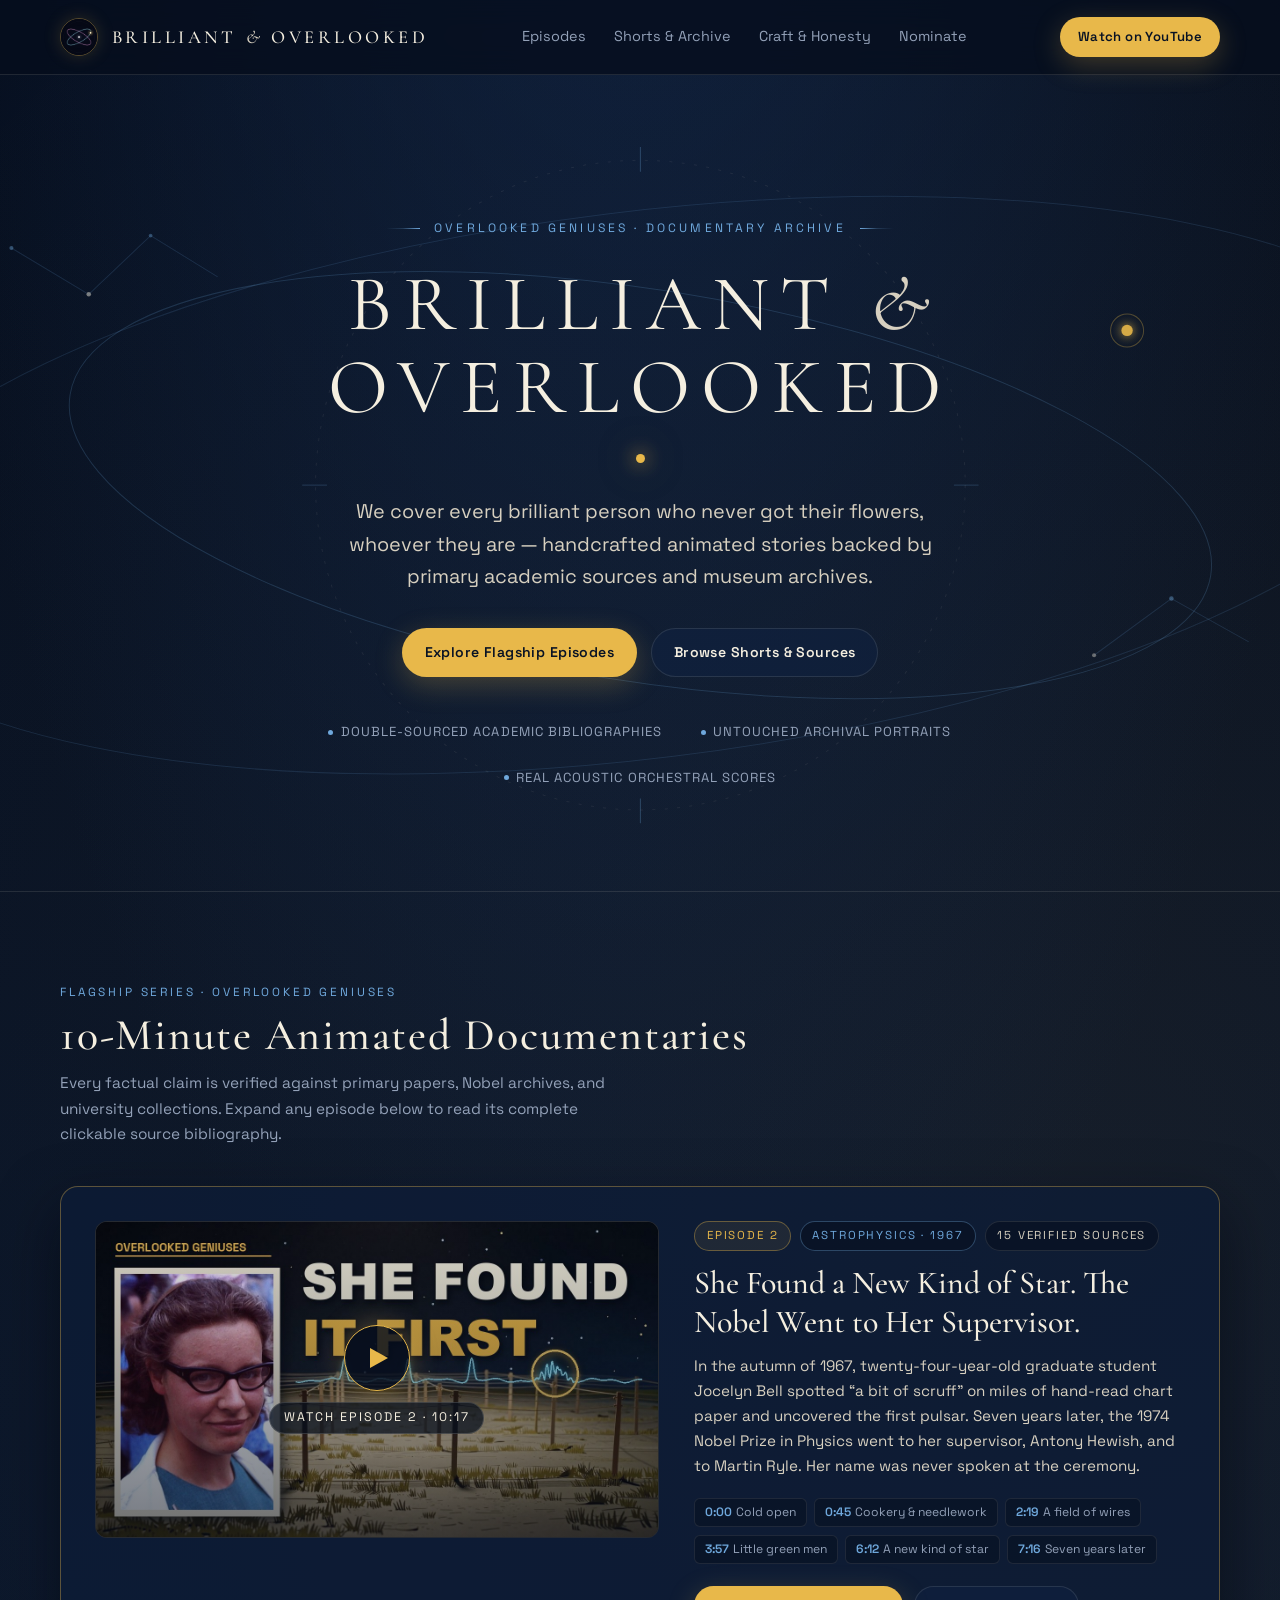
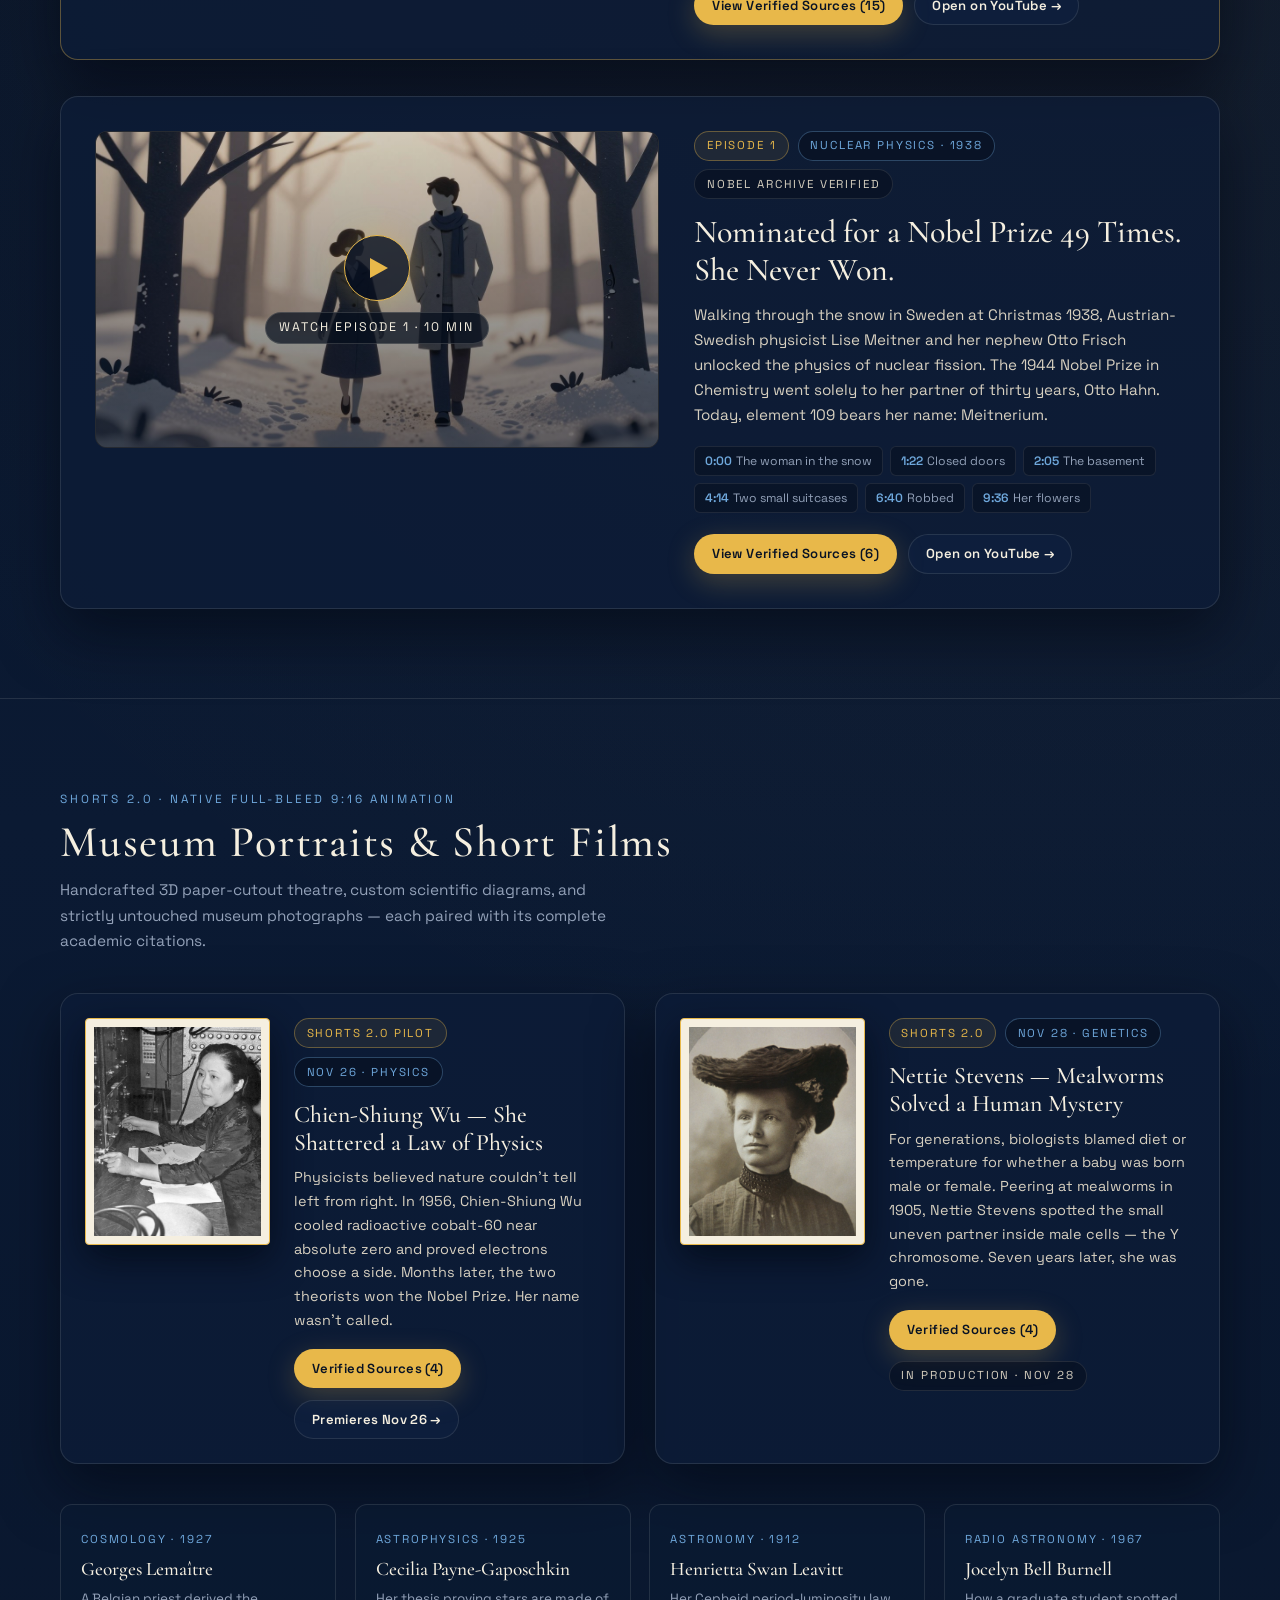
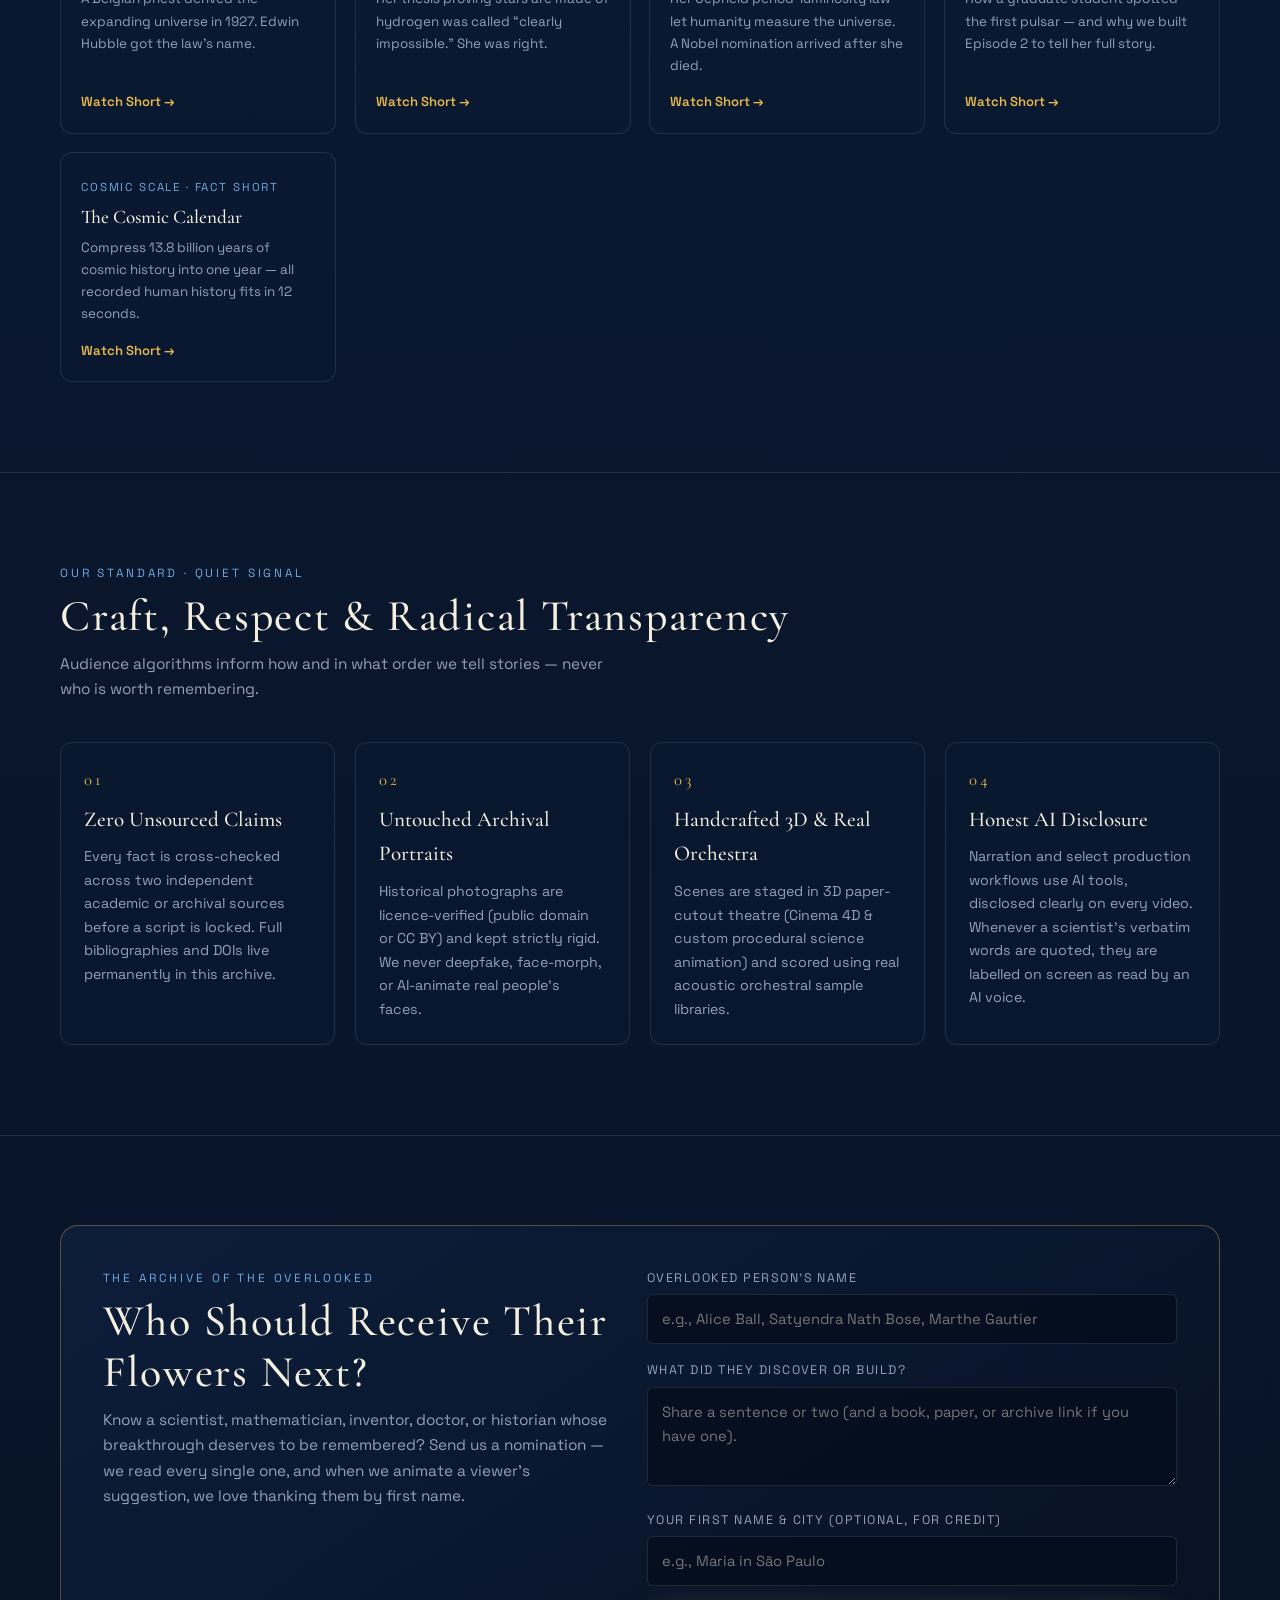
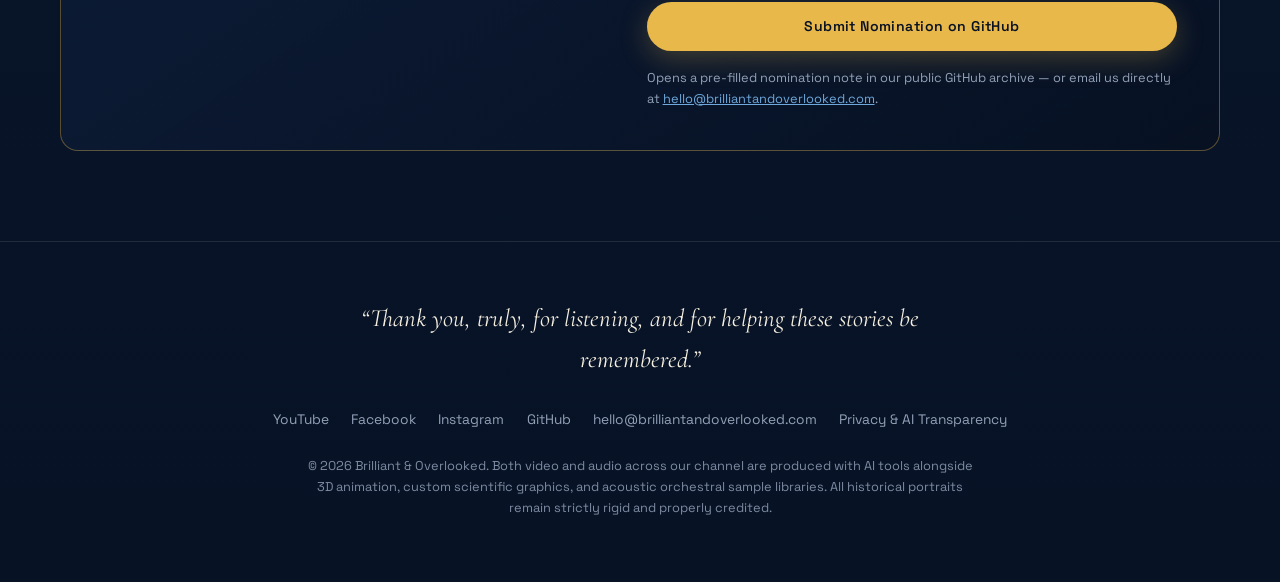
==== index.html @ 86bd5374 "Update Chien-Shiung Wu link to wu-parity-v3 (Br_m8brwUpg)" ====
<!DOCTYPE html>
<html lang="en">
<head>
  <meta charset="UTF-8" />
  <meta name="viewport" content="width=device-width, initial-scale=1.0" />
  <title>Brilliant &amp; Overlooked — Handcrafted Animated Stories &amp; Verified Source Archive</title>
  <meta name="description" content="Handcrafted animated documentaries and Shorts celebrating the brilliant minds history left out — backed by double-sourced academic bibliographies and museum archival portraits." />
  <link rel="canonical" href="https://brilliantandoverlooked.com/" />
  <meta property="og:title" content="Brilliant &amp; Overlooked" />
  <meta property="og:description" content="We cover every brilliant person who never got their flowers, whoever they are. Watch our films and explore every verified academic source." />
  <meta property="og:url" content="https://brilliantandoverlooked.com/" />
  <meta property="og:image" content="https://brilliantandoverlooked.com/assets/og-banner.jpg" />
  <meta property="og:image:width" content="1200" />
  <meta property="og:image:height" content="630" />
  <meta property="og:type" content="website" />
  <meta name="twitter:card" content="summary_large_image" />
  <link rel="icon" type="image/png" href="assets/avatar.png" />
  <link rel="preconnect" href="https://fonts.googleapis.com" />
  <link rel="preconnect" href="https://fonts.gstatic.com" crossorigin />
  <link href="https://fonts.googleapis.com/css2?family=Cormorant+Garamond:ital,wght@0,400;0,500;0,600;1,400;1,500&family=Space+Grotesk:wght@400;500;600;700&display=swap" rel="stylesheet" />
  <link rel="stylesheet" href="styles.css" />
</head>
<body>
  <header class="site-header">
    <div class="container nav-inner">
      <a class="brand-lockup" href="#top" aria-label="Brilliant and Overlooked Home">
        <img class="brand-crest" src="assets/avatar.png" alt="Brilliant and Overlooked astrolabe emblem" width="38" height="38" />
        <span class="brand-wordmark">Brilliant <em>&amp;</em> Overlooked</span>
      </a>
      <nav class="nav-links" aria-label="Primary">
        <a href="#episodes">Episodes</a>
        <a href="#shorts">Shorts &amp; Archive</a>
        <a href="#craft">Craft &amp; Honesty</a>
        <a href="#nominate">Nominate</a>
      </nav>
      <a class="btn btn-gold btn-sm" href="https://www.youtube.com/channel/UCjKo5MqrVWLy4NgukCAHBGg" target="_blank" rel="noopener noreferrer">
        Watch on YouTube
      </a>
    </div>
  </header>

  <main id="top">
    <!-- Quiet Signal Hero -->
    <section class="hero">
      <svg class="hero-orbits" viewBox="0 0 1440 760" fill="none" xmlns="http://www.w3.org/2000/svg" aria-hidden="true">
        <defs>
          <filter id="goldGlow" x="-80%" y="-80%" width="260%" height="260%">
            <feGaussianBlur stdDeviation="5" result="blur" />
            <feMerge>
              <feMergeNode in="blur" />
              <feMergeNode in="SourceGraphic" />
            </feMerge>
          </filter>
        </defs>
        <!-- Sweeping celestial ellipses extending past the frame -->
        <ellipse cx="720" cy="390" rx="790" ry="265" stroke="#6FA8DC" stroke-opacity="0.16" stroke-width="1" transform="rotate(-7 720 390)" />
        <ellipse cx="720" cy="390" rx="560" ry="190" stroke="#6FA8DC" stroke-opacity="0.22" stroke-width="1" transform="rotate(9 720 390)" />
        <circle cx="720" cy="390" r="315" stroke="#F5EFE0" stroke-opacity="0.08" stroke-width="1" stroke-dasharray="3 9" />
        <!-- Fine astrolabe ticks -->
        <line x1="720" y1="62" x2="720" y2="86" stroke="#6FA8DC" stroke-opacity="0.32" stroke-width="1" />
        <line x1="720" y1="694" x2="720" y2="718" stroke="#6FA8DC" stroke-opacity="0.32" stroke-width="1" />
        <line x1="392" y1="390" x2="416" y2="390" stroke="#6FA8DC" stroke-opacity="0.25" stroke-width="1" />
        <line x1="1024" y1="390" x2="1048" y2="390" stroke="#6FA8DC" stroke-opacity="0.25" stroke-width="1" />
        <!-- Delicate edge constellation threads -->
        <polyline points="110,160 185,205 245,148 310,188" stroke="#6FA8DC" stroke-opacity="0.18" stroke-width="1" />
        <circle cx="110" cy="160" r="2" fill="#6FA8DC" fill-opacity="0.45" />
        <circle cx="185" cy="205" r="2.2" fill="#F5EFE0" fill-opacity="0.5" />
        <circle cx="245" cy="148" r="1.8" fill="#6FA8DC" fill-opacity="0.4" />
        <polyline points="1160,555 1235,500 1310,542" stroke="#6FA8DC" stroke-opacity="0.18" stroke-width="1" />
        <circle cx="1160" cy="555" r="2" fill="#F5EFE0" fill-opacity="0.42" />
        <circle cx="1235" cy="500" r="2.2" fill="#6FA8DC" fill-opacity="0.45" />
        <!-- One solitary off-axis gold signal point -->
        <circle cx="1192" cy="240" r="5.5" fill="#E8B84A" filter="url(#goldGlow)" />
        <circle cx="1192" cy="240" r="16" stroke="#E8B84A" stroke-opacity="0.34" stroke-width="1" />
      </svg>

      <div class="container hero-content">
        <div class="tagline-rule">Overlooked Geniuses &middot; Documentary Archive</div>
        <h1 class="hero-title">Brilliant <em>&amp;</em> Overlooked</h1>
        <div class="hero-signal-dot" aria-hidden="true"></div>
        <p class="hero-lead">
          We cover every brilliant person who never got their flowers, whoever they are &mdash;
          handcrafted animated stories backed by primary academic sources and museum archives.
        </p>
        <div class="hero-actions">
          <a class="btn btn-gold" href="#episodes">Explore Flagship Episodes</a>
          <a class="btn btn-ghost" href="#shorts">Browse Shorts &amp; Sources</a>
        </div>
        <div class="hero-meta">
          <span><i></i>Double-Sourced Academic Bibliographies</span>
          <span><i></i>Untouched Archival Portraits</span>
          <span><i></i>Real Acoustic Orchestral Scores</span>
        </div>
      </div>
    </section>

    <!-- Flagship Long-Form Episodes -->
    <section class="section" id="episodes">
      <div class="container">
        <div class="section-head">
          <div>
            <p class="eyebrow">Flagship Series &middot; Overlooked Geniuses</p>
            <h2 class="section-title">10-Minute Animated Documentaries</h2>
            <p class="section-sub">
              Every factual claim is verified against primary papers, Nobel archives, and university collections.
              Expand any episode below to read its complete clickable source bibliography.
            </p>
          </div>
        </div>

        <div class="episode-stack">
          <!-- Episode 2: Jocelyn Bell Burnell -->
          <article class="episode-card episode-card--featured">
            <div class="media-frame">
              <img src="assets/ep2-bell-burnell.jpg" alt="Episode 2 thumbnail: Dame Jocelyn Bell Burnell and the pulsar radio trace" loading="eager" />
              <button
                class="play-overlay"
                type="button"
                data-video-id="oyPTh4D0k7I"
                data-video-title="Episode 2: Jocelyn Bell Burnell — She Found a New Kind of Star"
                aria-label="Play Episode 2: Jocelyn Bell Burnell"
              >
                <span class="play-ring"><span class="play-triangle"></span></span>
                <span class="play-label">Watch Episode 2 &middot; 10:17</span>
              </button>
            </div>

            <div>
              <div class="badge-row">
                <span class="badge badge--gold">Episode 2</span>
                <span class="badge badge--cyan">Astrophysics &middot; 1967</span>
                <span class="badge">15 Verified Sources</span>
              </div>
              <h3 class="episode-title">She Found a New Kind of Star. The Nobel Went to Her Supervisor.</h3>
              <p class="episode-summary">
                In the autumn of 1967, twenty-four-year-old graduate student Jocelyn Bell spotted &ldquo;a bit of scruff&rdquo;
                on miles of hand-read chart paper and uncovered the first pulsar. Seven years later, the 1974 Nobel Prize in Physics
                went to her supervisor, Antony Hewish, and to Martin Ryle. Her name was never spoken at the ceremony.
              </p>
              <div class="chapter-pills" aria-label="Episode chapters">
                <span class="chapter-pill"><strong>0:00</strong>Cold open</span>
                <span class="chapter-pill"><strong>0:45</strong>Cookery &amp; needlework</span>
                <span class="chapter-pill"><strong>2:19</strong>A field of wires</span>
                <span class="chapter-pill"><strong>3:57</strong>Little green men</span>
                <span class="chapter-pill"><strong>6:12</strong>A new kind of star</span>
                <span class="chapter-pill"><strong>7:16</strong>Seven years later</span>
              </div>
              <div class="card-actions">
                <button class="btn btn-gold btn-sm" type="button" data-toggle-sources="sources-bell" aria-expanded="false">
                  View Verified Sources (15)
                </button>
                <a class="btn btn-ghost btn-sm" href="https://youtu.be/oyPTh4D0k7I" target="_blank" rel="noopener noreferrer">
                  Open on YouTube &rarr;
                </a>
              </div>
            </div>

            <div class="source-drawer" id="sources-bell" hidden>
              <h4>Verified Academic &amp; Archival Bibliography &mdash; Dame Jocelyn Bell Burnell</h4>
              <ul class="source-list">
                <li>S. Jocelyn Bell Burnell, &ldquo;Little Green Men, White Dwarfs or Pulsars?&rdquo;, <em>Annals of the New York Academy of Sciences</em> Vol. 302 (1977) &mdash; <a href="https://www.bigear.org/vol1no1/burnell.htm" target="_blank" rel="noopener noreferrer">Transcript</a></li>
                <li>A. Hewish, S. J. Bell, J. D. H. Pilkington, P. F. Scott &amp; R. A. Collins, &ldquo;Observation of a Rapidly Pulsating Radio Source&rdquo;, <em>Nature</em> 217, 709 (1968) &mdash; <a href="https://www.nature.com/articles/217709a0" target="_blank" rel="noopener noreferrer">Nature</a></li>
                <li>NobelPrize.org &mdash; <a href="https://www.nobelprize.org/prizes/physics/1974/summary/" target="_blank" rel="noopener noreferrer">1974 Nobel Prize in Physics Summary</a> &amp; <a href="https://www.nobelprize.org/prizes/physics/1974/ceremony-speech/" target="_blank" rel="noopener noreferrer">Award Ceremony Speech</a></li>
                <li>Royal Astronomical Society (2018) &mdash; <a href="https://ras.ac.uk/news-and-press/news/professor-jocelyn-bell-burnell-wins-special-breakthrough-prize" target="_blank" rel="noopener noreferrer">Special Breakthrough Prize</a></li>
                <li>Royal Society (2018 &amp; 2021) &mdash; <a href="https://royalsociety.org/news/2018/09/dame-jocelyn-bell-burnell/" target="_blank" rel="noopener noreferrer">Breakthrough Prize</a> &amp; <a href="https://royalsociety.org/news/2021/08/medals-awards-2021/" target="_blank" rel="noopener noreferrer">Copley Medal</a></li>
                <li>NPR Weekend Edition (Sep 2018) &mdash; <a href="https://www.npr.org/transcripts/646018043" target="_blank" rel="noopener noreferrer">Interview Transcript</a></li>
                <li>NASA (2017) &mdash; <a href="https://www.nasa.gov/missions/station/nasa-continues-to-study-pulsars-50-years-after-their-chance-discovery/" target="_blank" rel="noopener noreferrer">50 Years After Pulsars</a> &amp; <a href="https://starchild.gsfc.nasa.gov/docs/StarChild/whos_who_level2/bell.html" target="_blank" rel="noopener noreferrer">NASA Goddard StarChild</a></li>
                <li>Mansfield College, University of Oxford &mdash; <a href="https://www.mansfield.ox.ac.uk/alumni/mansfield-lives/dame-jocelyn-bell-burnell-opening-doors-in-science/" target="_blank" rel="noopener noreferrer">Alumni Profile</a></li>
                <li>Encyclopaedia Britannica &mdash; <a href="https://www.britannica.com/biography/Jocelyn-Bell-Burnell" target="_blank" rel="noopener noreferrer">Jocelyn Bell Burnell</a></li>
                <li>Cherenkov Telescope Array Observatory (CTAO) &mdash; <a href="https://www.ctao.org/news/building-from-diversity-article-jocelyn-bell/" target="_blank" rel="noopener noreferrer">Building from Diversity</a></li>
                <li>National Schools&rsquo; Observatory &mdash; <a href="https://www.schoolsobservatory.org/careers/interested/making/jocelyn-bell-burnell" target="_blank" rel="noopener noreferrer">Biography</a> &amp; <a href="https://www.encyclopedia.com/women/encyclopedias-almanacs-transcripts-and-maps/burnell-jocelyn-bell-1943" target="_blank" rel="noopener noreferrer">Women in World History</a></li>
              </ul>
              <p class="credit-note">
                <strong>Archival Portrait Credit:</strong> Roger W Haworth, 15 June 1967,
                <a href="https://creativecommons.org/licenses/by-sa/2.0/" target="_blank" rel="noopener noreferrer">CC BY-SA 2.0</a>,
                via Wikimedia Commons. Cropped, colour-toned, and framed as a strictly rigid layer. Verbatim 1977 &amp; 2018 quotes in the film are read by an AI voice and labelled on screen wherever heard.
              </p>
            </div>
          </article>

          <!-- Episode 1: Lise Meitner -->
          <article class="episode-card">
            <div class="media-frame">
              <img src="assets/ep1-meitner.jpg" alt="Episode 1 thumbnail: Lise Meitner — Nominated 49 times for a Nobel Prize" loading="lazy" />
              <button
                class="play-overlay"
                type="button"
                data-video-id="F7m4DfsSXHc"
                data-video-title="Episode 1: Lise Meitner — Nominated for a Nobel Prize 49 Times"
                aria-label="Play Episode 1: Lise Meitner"
              >
                <span class="play-ring"><span class="play-triangle"></span></span>
                <span class="play-label">Watch Episode 1 &middot; 10 min</span>
              </button>
            </div>

            <div>
              <div class="badge-row">
                <span class="badge badge--gold">Episode 1</span>
                <span class="badge badge--cyan">Nuclear Physics &middot; 1938</span>
                <span class="badge">Nobel Archive Verified</span>
              </div>
              <h3 class="episode-title">Nominated for a Nobel Prize 49 Times. She Never Won.</h3>
              <p class="episode-summary">
                Walking through the snow in Sweden at Christmas 1938, Austrian-Swedish physicist Lise Meitner and her nephew
                Otto Frisch unlocked the physics of nuclear fission. The 1944 Nobel Prize in Chemistry went solely to her
                partner of thirty years, Otto Hahn. Today, element 109 bears her name: Meitnerium.
              </p>
              <div class="chapter-pills" aria-label="Episode chapters">
                <span class="chapter-pill"><strong>0:00</strong>The woman in the snow</span>
                <span class="chapter-pill"><strong>1:22</strong>Closed doors</span>
                <span class="chapter-pill"><strong>2:05</strong>The basement</span>
                <span class="chapter-pill"><strong>4:14</strong>Two small suitcases</span>
                <span class="chapter-pill"><strong>6:40</strong>Robbed</span>
                <span class="chapter-pill"><strong>9:36</strong>Her flowers</span>
              </div>
              <div class="card-actions">
                <button class="btn btn-gold btn-sm" type="button" data-toggle-sources="sources-meitner" aria-expanded="false">
                  View Verified Sources (6)
                </button>
                <a class="btn btn-ghost btn-sm" href="https://youtu.be/F7m4DfsSXHc" target="_blank" rel="noopener noreferrer">
                  Open on YouTube &rarr;
                </a>
              </div>
            </div>

            <div class="source-drawer" id="sources-meitner" hidden>
              <h4>Verified Academic &amp; Archival Bibliography &mdash; Lise Meitner</h4>
              <ul class="source-list">
                <li>Nobel Prize Nomination Archive &mdash; <a href="https://www.nobelprize.org/nomination/archive/show_people.php?id=6097" target="_blank" rel="noopener noreferrer">Lise Meitner (49 Nominations: 30 Physics, 19 Chemistry)</a></li>
                <li>NobelPrize.org &mdash; <a href="https://www.nobelprize.org/prizes/chemistry/1944/hahn/speech/" target="_blank" rel="noopener noreferrer">Otto Hahn 1946 Nobel Banquet Speech</a> &amp; Nobel Lecture</li>
                <li>L. Meitner &amp; O. R. Frisch, &ldquo;Disintegration of Uranium by Neutrons: a New Type of Nuclear Reaction&rdquo;, <em>Nature</em> 143, 239&ndash;240 (11 Feb 1939)</li>
                <li>Ruth Lewin Sime, <em>Lise Meitner: A Life in Physics</em> (University of California Press, 1996) &amp; Crawford, Sime &amp; Walker, <em>Physics Today</em> (Sept 1997)</li>
                <li>Max Planck Society Portrait &mdash; <a href="https://www.mpg.de/11721986" target="_blank" rel="noopener noreferrer">Lise Meitner Archive</a></li>
                <li>APS News (Feb 2015) &amp; <em>Scientific American</em> / Lost Women of Science (Sept 2023)</li>
              </ul>
              <p class="credit-note">
                <strong>Editorial Note:</strong> Verified directly against the official Nobel Nomination Archive and Otto Hahn&rsquo;s 1946 lecture and banquet speech transcripts.
              </p>
            </div>
          </article>
        </div>
      </div>
    </section>

    <!-- Shorts 2.0 Spotlight & Archive -->
    <section class="section" id="shorts">
      <div class="container">
        <div class="section-head">
          <div>
            <p class="eyebrow">Shorts 2.0 &middot; Native Full-Bleed 9:16 Animation</p>
            <h2 class="section-title">Museum Portraits &amp; Short Films</h2>
            <p class="section-sub">
              Handcrafted 3D paper-cutout theatre, custom scientific diagrams, and strictly untouched museum photographs
              &mdash; each paired with its complete academic citations.
            </p>
          </div>
        </div>

        <!-- Highlighted Shorts 2.0 Museum Cards -->
        <div class="shorts-featured-grid">
          <!-- Chien-Shiung Wu -->
          <article class="museum-card">
            <div class="portrait-mat">
              <img src="assets/wu-portrait.jpg" alt="Chien-Shiung Wu seated at laboratory instrument console, 1963, Smithsonian Institution Archives" loading="lazy" />
            </div>
            <div>
              <div class="badge-row">
                <span class="badge badge--gold">Shorts 2.0 Pilot</span>
                <span class="badge badge--cyan">Nov 26 &middot; Physics</span>
              </div>
              <h3>Chien-Shiung Wu &mdash; She Shattered a Law of Physics</h3>
              <p>
                Physicists believed nature couldn&rsquo;t tell left from right. In 1956, Chien-Shiung Wu cooled radioactive
                cobalt-60 near absolute zero and proved electrons choose a side. Months later, the two theorists won the
                Nobel Prize. Her name wasn&rsquo;t called.
              </p>
              <div class="card-actions">
                <button class="btn btn-gold btn-sm" type="button" data-toggle-sources="sources-wu" aria-expanded="false">
                  Verified Sources (4)
                </button>
                <a class="btn btn-ghost btn-sm" href="https://youtu.be/Br_m8brwUpg" target="_blank" rel="noopener noreferrer">
                  Premieres Nov 26 &rarr;
                </a>
              </div>
            </div>
            <div class="source-drawer mini-sources" id="sources-wu" hidden>
              <h4>Verified Sources &mdash; Chien-Shiung Wu</h4>
              <ul class="source-list">
                <li>C. S. Wu et al., &ldquo;Experimental Test of Parity Conservation in Beta Decay&rdquo;, <em>Physical Review</em> 105, 1413 (1957) &mdash; <a href="https://doi.org/10.1103/PhysRev.105.1413" target="_blank" rel="noopener noreferrer">DOI</a></li>
                <li>National Institute of Standards and Technology (NIST) &mdash; <a href="https://www.nist.gov/pml/fall-parity" target="_blank" rel="noopener noreferrer">The Fall of Parity</a></li>
                <li>NobelPrize.org &mdash; <a href="https://www.nobelprize.org/prizes/physics/1957/summary/" target="_blank" rel="noopener noreferrer">1957 Nobel Prize in Physics Summary</a></li>
                <li>Encyclopaedia Britannica &mdash; <a href="https://www.britannica.com/biography/Chien-Shiung-Wu" target="_blank" rel="noopener noreferrer">Chien-Shiung Wu</a></li>
              </ul>
              <p class="credit-note">
                <strong>Archival Photo:</strong> Smithsonian Institution Archives (Science Service Records, Acc. 90-105, SIA2010-1509), public domain / no known copyright restrictions, via Wikimedia Commons.
              </p>
            </div>
          </article>

          <!-- Nettie Stevens -->
          <article class="museum-card">
            <div class="portrait-mat">
              <img src="assets/stevens-portrait.jpg" alt="Nettie Maria Stevens portrait photograph, 1904, Bryn Mawr College Photo Archives" loading="lazy" />
            </div>
            <div>
              <div class="badge-row">
                <span class="badge badge--gold">Shorts 2.0</span>
                <span class="badge badge--cyan">Nov 28 &middot; Genetics</span>
              </div>
              <h3>Nettie Stevens &mdash; Mealworms Solved a Human Mystery</h3>
              <p>
                For generations, biologists blamed diet or temperature for whether a baby was born male or female. Peering
                at mealworms in 1905, Nettie Stevens spotted the small uneven partner inside male cells &mdash; the Y
                chromosome. Seven years later, she was gone.
              </p>
              <div class="card-actions">
                <button class="btn btn-gold btn-sm" type="button" data-toggle-sources="sources-stevens" aria-expanded="false">
                  Verified Sources (4)
                </button>
                <span class="badge">In Production &middot; Nov 28</span>
              </div>
            </div>
            <div class="source-drawer mini-sources" id="sources-stevens" hidden>
              <h4>Verified Sources &mdash; Nettie Maria Stevens</h4>
              <ul class="source-list">
                <li>N. M. Stevens, <em>Studies in Spermatogenesis</em>, Carnegie Institution of Washington Publication 36 (1905)</li>
                <li>Nature Education (Scitable) &mdash; <a href="https://www.nature.com/scitable/topicpage/nettie-stevens-a-discoverer-of-sex-chromosomes-6580266/" target="_blank" rel="noopener noreferrer">Nettie Stevens: A Discoverer of Sex Chromosomes</a></li>
                <li>Carnegie Institution for Science &mdash; <a href="https://carnegiescience.edu/" target="_blank" rel="noopener noreferrer">Carnegie Science Archives</a></li>
                <li>Encyclopaedia Britannica &mdash; <a href="https://www.britannica.com/biography/Nettie-Maria-Stevens" target="_blank" rel="noopener noreferrer">Nettie Maria Stevens</a></li>
              </ul>
              <p class="credit-note">
                <strong>Archival Photo:</strong> Carnegie Institution of Washington / Bryn Mawr College Photo Archives (1904, restored by Adam Cuerden), public domain (PD-US-expired), via Wikimedia Commons.
              </p>
            </div>
          </article>
        </div>

        <!-- Published Shorts Archive -->
        <div class="archive-grid">
          <a class="short-tile" href="https://youtu.be/HCyttCFUPFE" target="_blank" rel="noopener noreferrer">
            <div>
              <span class="short-tile-kicker">Cosmology &middot; 1927</span>
              <h4>Georges Lema&icirc;tre</h4>
              <p>A Belgian priest derived the expanding universe in 1927. Edwin Hubble got the law&rsquo;s name.</p>
            </div>
            <span class="short-tile-link">Watch Short &rarr;</span>
          </a>

          <a class="short-tile" href="https://youtu.be/g6647VYx4Ro" target="_blank" rel="noopener noreferrer">
            <div>
              <span class="short-tile-kicker">Astrophysics &middot; 1925</span>
              <h4>Cecilia Payne-Gaposchkin</h4>
              <p>Her thesis proving stars are made of hydrogen was called &ldquo;clearly impossible.&rdquo; She was right.</p>
            </div>
            <span class="short-tile-link">Watch Short &rarr;</span>
          </a>

          <a class="short-tile" href="https://youtu.be/0E6HPjD7GsM" target="_blank" rel="noopener noreferrer">
            <div>
              <span class="short-tile-kicker">Astronomy &middot; 1912</span>
              <h4>Henrietta Swan Leavitt</h4>
              <p>Her Cepheid period-luminosity law let humanity measure the universe. A Nobel nomination arrived after she died.</p>
            </div>
            <span class="short-tile-link">Watch Short &rarr;</span>
          </a>

          <a class="short-tile" href="https://youtu.be/V2mD9dKFCyY" target="_blank" rel="noopener noreferrer">
            <div>
              <span class="short-tile-kicker">Radio Astronomy &middot; 1967</span>
              <h4>Jocelyn Bell Burnell</h4>
              <p>How a graduate student spotted the first pulsar &mdash; and why we built Episode 2 to tell her full story.</p>
            </div>
            <span class="short-tile-link">Watch Short &rarr;</span>
          </a>

          <a class="short-tile" href="https://youtu.be/6UmeN9FbIyw" target="_blank" rel="noopener noreferrer">
            <div>
              <span class="short-tile-kicker">Cosmic Scale &middot; Fact Short</span>
              <h4>The Cosmic Calendar</h4>
              <p>Compress 13.8 billion years of cosmic history into one year &mdash; all recorded human history fits in 12 seconds.</p>
            </div>
            <span class="short-tile-link">Watch Short &rarr;</span>
          </a>
        </div>
      </div>
    </section>

    <!-- Craft & AI Transparency -->
    <section class="section" id="craft">
      <div class="container">
        <div class="section-head">
          <div>
            <p class="eyebrow">Our Standard &middot; Quiet Signal</p>
            <h2 class="section-title">Craft, Respect &amp; Radical Transparency</h2>
            <p class="section-sub">
              Audience algorithms inform how and in what order we tell stories &mdash; never who is worth remembering.
            </p>
          </div>
        </div>

        <div class="pillars-grid">
          <div class="pillar-card">
            <div class="pillar-num">01</div>
            <h3>Zero Unsourced Claims</h3>
            <p>
              Every fact is cross-checked across two independent academic or archival sources before a script is locked.
              Full bibliographies and DOIs live permanently in this archive.
            </p>
          </div>

          <div class="pillar-card">
            <div class="pillar-num">02</div>
            <h3>Untouched Archival Portraits</h3>
            <p>
              Historical photographs are licence-verified (public domain or CC BY) and kept strictly rigid. We never
              deepfake, face-morph, or AI-animate real people&rsquo;s faces.
            </p>
          </div>

          <div class="pillar-card">
            <div class="pillar-num">03</div>
            <h3>Handcrafted 3D &amp; Real Orchestra</h3>
            <p>
              Scenes are staged in 3D paper-cutout theatre (Cinema 4D &amp; custom procedural science animation) and
              scored using real acoustic orchestral sample libraries.
            </p>
          </div>

          <div class="pillar-card">
            <div class="pillar-num">04</div>
            <h3>Honest AI Disclosure</h3>
            <p>
              Narration and select production workflows use AI tools, disclosed clearly on every video. Whenever a
              scientist&rsquo;s verbatim words are quoted, they are labelled on screen as read by an AI voice.
            </p>
          </div>
        </div>
      </div>
    </section>

    <!-- Nominate an Overlooked Genius -->
    <section class="section" id="nominate">
      <div class="container">
        <div class="nominate-box">
          <div>
            <p class="eyebrow">The Archive of the Overlooked</p>
            <h2 class="section-title">Who Should Receive Their Flowers Next?</h2>
            <p class="section-sub">
              Know a scientist, mathematician, inventor, doctor, or historian whose breakthrough deserves to be remembered?
              Send us a nomination &mdash; we read every single one, and when we animate a viewer&rsquo;s suggestion, we love
              thanking them by first name.
            </p>
          </div>

          <form class="nominate-form" id="nominateForm">
            <div class="field">
              <label for="nomPerson">Overlooked Person&rsquo;s Name</label>
              <input id="nomPerson" name="person" type="text" required placeholder="e.g., Alice Ball, Satyendra Nath Bose, Marthe Gautier" />
            </div>
            <div class="field">
              <label for="nomStory">What Did They Discover or Build?</label>
              <textarea id="nomStory" name="story" rows="3" required placeholder="Share a sentence or two (and a book, paper, or archive link if you have one)."></textarea>
            </div>
            <div class="field">
              <label for="nomCredit">Your First Name &amp; City (Optional, for Credit)</label>
              <input id="nomCredit" name="credit" type="text" placeholder="e.g., Maria in S&atilde;o Paulo" />
            </div>
            <button class="btn btn-gold" type="submit">Submit Nomination on GitHub</button>
            <p class="form-hint">Opens a pre-filled nomination note in our public GitHub archive &mdash; or email us directly at <a href="mailto:hello@brilliantandoverlooked.com" style="color: var(--cyan); text-decoration: underline;">hello@brilliantandoverlooked.com</a>.</p>
          </form>
        </div>
      </div>
    </section>
  </main>

  <footer class="site-footer">
    <div class="container">
      <p class="footer-thanks">
        &ldquo;Thank you, truly, for listening, and for helping these stories be remembered.&rdquo;
      </p>
      <div class="footer-links">
        <a href="https://www.youtube.com/channel/UCjKo5MqrVWLy4NgukCAHBGg" target="_blank" rel="noopener noreferrer">YouTube</a>
        <a href="https://www.facebook.com/BrilliantOverlooked" target="_blank" rel="noopener noreferrer">Facebook</a>
        <a href="https://www.instagram.com/BrilliantOverlooked/" target="_blank" rel="noopener noreferrer">Instagram</a>
        <a href="https://github.com/BrilliantAndOverlooked" target="_blank" rel="noopener noreferrer">GitHub</a>
        <a href="mailto:hello@brilliantandoverlooked.com">hello@brilliantandoverlooked.com</a>
        <a href="privacy.html">Privacy &amp; AI Transparency</a>
      </div>
      <p class="footer-disclosure">
        &copy; 2026 Brilliant &amp; Overlooked. Both video and audio across our channel are produced with AI tools alongside
        3D animation, custom scientific graphics, and acoustic orchestral sample libraries. All historical portraits remain
        strictly rigid and properly credited.
      </p>
    </div>
  </footer>

  <!-- Lazy Privacy-Enhanced YouTube Player Modal -->
  <div class="video-modal" id="videoModal" hidden role="dialog" aria-modal="true" aria-labelledby="videoModalTitle">
    <div class="video-modal-panel">
      <div class="video-modal-bar">
        <h3 class="video-modal-title" id="videoModalTitle">Now Playing</h3>
        <button class="video-modal-close" id="videoModalClose" type="button">Close &times;</button>
      </div>
      <div class="video-modal-frame" id="videoModalFrame"></div>
    </div>
  </div>

  <script src="app.js"></script>
</body>
</html>
---- styles.css ----
/* ==========================================================================
   BRILLIANT & OVERLOOKED — "Quiet Signal" Design System
   Mostly dark, a few thin lines of light, and one small gold point.
   ========================================================================== */

:root {
  --navy-deep: #060e1d;
  --navy-base: #0b1a33;
  --navy-elev: #0f2242;
  --navy-card: rgba(13, 29, 56, 0.72);
  --cream: #f5efe0;
  --cream-soft: #d7d0c0;
  --cream-muted: #93a1b8;
  --gold: #e8b84a;
  --gold-soft: rgba(232, 184, 74, 0.22);
  --cyan: #6fa8dc;
  --cyan-glow: #38c6d9;
  --cyan-line: rgba(111, 168, 220, 0.22);
  --border: rgba(245, 239, 224, 0.11);
  --border-gold: rgba(232, 184, 74, 0.36);

  --font-serif: "Cormorant Garamond", "EB Garamond", Georgia, "Times New Roman", serif;
  --font-sans: "Space Grotesk", system-ui, -apple-system, BlinkMacSystemFont, "Segoe UI", sans-serif;

  --radius-sm: 6px;
  --radius-md: 12px;
  --radius-lg: 18px;
  --shadow-card: 0 24px 60px rgba(2, 6, 15, 0.55);
  --max-w: 1160px;
}

*,
*::before,
*::after {
  box-sizing: border-box;
}

html {
  scroll-behavior: smooth;
  background: var(--navy-deep);
  color: var(--cream);
  font-family: var(--font-sans);
  -webkit-font-smoothing: antialiased;
}

body {
  margin: 0;
  min-height: 100vh;
  background:
    radial-gradient(ellipse 90% 60% at 50% -10%, rgba(24, 52, 96, 0.55), transparent 65%),
    radial-gradient(circle at 84% 22%, rgba(232, 184, 74, 0.06), transparent 36%),
    linear-gradient(180deg, var(--navy-deep) 0%, var(--navy-base) 45%, #071225 100%);
  color: var(--cream);
  line-height: 1.65;
  overflow-x: hidden;
  position: relative;
}

/* Subtle archival paper & starfield atmosphere */
body::before {
  content: "";
  position: fixed;
  inset: 0;
  pointer-events: none;
  z-index: 0;
  opacity: 0.035;
  background-image: radial-gradient(rgba(245, 239, 224, 0.85) 0.65px, transparent 0.65px);
  background-size: 26px 26px;
}

a {
  color: inherit;
  text-decoration: none;
}

img {
  display: block;
  max-width: 100%;
}

button {
  font: inherit;
  color: inherit;
  cursor: pointer;
}

.container {
  width: min(var(--max-w), calc(100% - 2.5rem));
  margin-inline: auto;
  position: relative;
  z-index: 2;
}

/* ---------- Navigation ---------- */
.site-header {
  position: sticky;
  top: 0;
  z-index: 40;
  backdrop-filter: blur(14px);
  -webkit-backdrop-filter: blur(14px);
  background: rgba(6, 14, 29, 0.78);
  border-bottom: 1px solid var(--border);
}

.nav-inner {
  display: flex;
  align-items: center;
  justify-content: space-between;
  gap: 1.25rem;
  min-height: 74px;
}

.brand-lockup {
  display: inline-flex;
  align-items: center;
  gap: 0.85rem;
}

.brand-crest {
  width: 38px;
  height: 38px;
  border-radius: 50%;
  border: 1px solid var(--border-gold);
  box-shadow: 0 0 18px rgba(232, 184, 74, 0.18);
  object-fit: cover;
}

.brand-wordmark {
  font-family: var(--font-serif);
  font-size: 1.15rem;
  font-weight: 500;
  letter-spacing: 0.19em;
  text-transform: uppercase;
  color: var(--cream);
  white-space: nowrap;
}

.brand-wordmark em {
  font-style: italic;
  color: var(--cream-soft);
  letter-spacing: 0.06em;
  margin-inline: 0.14em;
}

.nav-links {
  display: flex;
  align-items: center;
  gap: 1.75rem;
  font-size: 0.9rem;
  color: var(--cream-muted);
}

.nav-links a {
  transition: color 0.2s ease;
}

.nav-links a:hover,
.nav-links a:focus-visible {
  color: var(--cream);
}

.btn {
  display: inline-flex;
  align-items: center;
  justify-content: center;
  gap: 0.55rem;
  padding: 0.72rem 1.35rem;
  border-radius: 999px;
  font-size: 0.88rem;
  font-weight: 600;
  letter-spacing: 0.03em;
  border: 1px solid transparent;
  transition: transform 0.2s ease, background 0.2s ease, border-color 0.2s ease, box-shadow 0.2s ease;
}

.btn:hover {
  transform: translateY(-1px);
}

.btn-gold {
  background: var(--gold);
  color: #081224;
  box-shadow: 0 8px 28px rgba(232, 184, 74, 0.25);
}

.btn-gold:hover {
  background: #f0c662;
  box-shadow: 0 10px 34px rgba(232, 184, 74, 0.36);
}

.btn-ghost {
  background: rgba(15, 34, 66, 0.55);
  border-color: var(--border);
  color: var(--cream);
}

.btn-ghost:hover {
  border-color: var(--border-gold);
  background: rgba(20, 44, 84, 0.78);
}

.btn-sm {
  padding: 0.5rem 1.05rem;
  font-size: 0.82rem;
}

/* ---------- Hero (Quiet Signal Celestial Canvas) ---------- */
.hero {
  position: relative;
  padding: clamp(5rem, 11vw, 8.5rem) 0 clamp(4rem, 8vw, 6.5rem);
  overflow: hidden;
  border-bottom: 1px solid var(--border);
}

.hero-orbits {
  position: absolute;
  inset: -12% -8% -10% -8%;
  width: 116%;
  height: 122%;
  pointer-events: none;
  z-index: 1;
  opacity: 0.92;
}

.hero-content {
  max-width: 760px;
  margin-inline: auto;
  text-align: center;
  position: relative;
  z-index: 2;
}

.tagline-rule {
  display: inline-flex;
  align-items: center;
  gap: 0.9rem;
  font-size: 0.76rem;
  letter-spacing: 0.26em;
  text-transform: uppercase;
  color: var(--cyan);
  margin-bottom: 1.5rem;
}

.tagline-rule::before,
.tagline-rule::after {
  content: "";
  width: 34px;
  height: 1px;
  background: linear-gradient(90deg, transparent, var(--cyan-line), var(--cyan));
}

.tagline-rule::after {
  background: linear-gradient(270deg, transparent, var(--cyan-line), var(--cyan));
}

.hero-title {
  font-family: var(--font-serif);
  font-size: clamp(2.65rem, 6.4vw, 4.9rem);
  font-weight: 400;
  line-height: 1.06;
  letter-spacing: 0.14em;
  text-transform: uppercase;
  margin: 0 0 0.75rem;
  color: var(--cream);
}

.hero-title em {
  font-style: italic;
  color: var(--cream-soft);
  letter-spacing: 0.04em;
}

.hero-signal-dot {
  display: inline-block;
  width: 9px;
  height: 9px;
  border-radius: 50%;
  background: var(--gold);
  box-shadow: 0 0 18px var(--gold), 0 0 38px rgba(232, 184, 74, 0.55);
  margin: 0.85rem auto 1.45rem;
}

.hero-lead {
  font-size: clamp(1.05rem, 2vw, 1.24rem);
  color: var(--cream-soft);
  max-width: 630px;
  margin: 0 auto 2.2rem;
  font-weight: 400;
}

.hero-actions {
  display: flex;
  flex-wrap: wrap;
  justify-content: center;
  gap: 0.9rem;
}

.hero-meta {
  margin-top: 2.8rem;
  display: flex;
  flex-wrap: wrap;
  justify-content: center;
  gap: 1.5rem 2.4rem;
  font-size: 0.82rem;
  letter-spacing: 0.08em;
  text-transform: uppercase;
  color: var(--cream-muted);
}

.hero-meta span {
  display: inline-flex;
  align-items: center;
  gap: 0.45rem;
}

.hero-meta i {
  display: inline-block;
  width: 5px;
  height: 5px;
  border-radius: 50%;
  background: var(--cyan);
}

/* ---------- Sections ---------- */
.section {
  padding: clamp(3.75rem, 7vw, 5.75rem) 0;
  border-bottom: 1px solid var(--border);
}

.section-head {
  display: flex;
  flex-wrap: wrap;
  align-items: flex-end;
  justify-content: space-between;
  gap: 1.25rem;
  margin-bottom: 2.5rem;
}

.eyebrow {
  font-size: 0.74rem;
  letter-spacing: 0.24em;
  text-transform: uppercase;
  color: var(--cyan);
  margin: 0 0 0.55rem;
}

.section-title {
  font-family: var(--font-serif);
  font-size: clamp(1.9rem, 3.6vw, 2.75rem);
  font-weight: 500;
  letter-spacing: 0.04em;
  line-height: 1.15;
  margin: 0;
  color: var(--cream);
}

.section-sub {
  max-width: 560px;
  color: var(--cream-muted);
  margin: 0.6rem 0 0;
  font-size: 0.96rem;
}

/* ---------- Episode Cards (Flagship Long-Form) ---------- */
.episode-stack {
  display: grid;
  gap: 2.25rem;
}

.episode-card {
  display: grid;
  grid-template-columns: minmax(0, 1.15fr) minmax(0, 1fr);
  gap: 2.2rem;
  align-items: start;
  background: var(--navy-card);
  border: 1px solid var(--border);
  border-radius: var(--radius-lg);
  padding: clamp(1.35rem, 2.8vw, 2.1rem);
  box-shadow: var(--shadow-card);
  transition: border-color 0.25s ease;
}

.episode-card:hover {
  border-color: rgba(111, 168, 220, 0.34);
}

.episode-card--featured {
  border-color: var(--border-gold);
}

.media-frame {
  position: relative;
  border-radius: var(--radius-md);
  overflow: hidden;
  aspect-ratio: 16 / 9;
  background: #040914;
  border: 1px solid rgba(245, 239, 224, 0.14);
}

.media-frame img {
  width: 100%;
  height: 100%;
  object-fit: cover;
  transition: transform 0.5s ease;
}

.media-frame:hover img {
  transform: scale(1.025);
}

.play-overlay {
  position: absolute;
  inset: 0;
  display: flex;
  flex-direction: column;
  align-items: center;
  justify-content: center;
  gap: 0.65rem;
  background: linear-gradient(180deg, rgba(6, 14, 29, 0.12) 0%, rgba(6, 14, 29, 0.56) 100%);
  border: 0;
  width: 100%;
  padding: 1rem;
  transition: background 0.25s ease;
}

.play-overlay:hover {
  background: linear-gradient(180deg, rgba(6, 14, 29, 0.18) 0%, rgba(6, 14, 29, 0.7) 100%);
}

.play-ring {
  width: 66px;
  height: 66px;
  border-radius: 50%;
  background: rgba(6, 14, 29, 0.78);
  border: 1.5px solid var(--gold);
  box-shadow: 0 0 28px rgba(232, 184, 74, 0.35);
  display: grid;
  place-items: center;
  transition: transform 0.2s ease, background 0.2s ease;
}

.play-overlay:hover .play-ring {
  transform: scale(1.07);
  background: var(--gold);
}

.play-triangle {
  width: 0;
  height: 0;
  margin-left: 4px;
  border-style: solid;
  border-width: 10px 0 10px 18px;
  border-color: transparent transparent transparent var(--gold);
  transition: border-color 0.2s ease;
}

.play-overlay:hover .play-triangle {
  border-color: transparent transparent transparent #071122;
}

.play-label {
  font-size: 0.78rem;
  letter-spacing: 0.16em;
  text-transform: uppercase;
  color: var(--cream);
  background: rgba(6, 14, 29, 0.72);
  padding: 0.3rem 0.85rem;
  border-radius: 999px;
  border: 1px solid rgba(245, 239, 224, 0.16);
}

.badge-row {
  display: flex;
  flex-wrap: wrap;
  align-items: center;
  gap: 0.55rem;
  margin-bottom: 0.85rem;
}

.badge {
  display: inline-flex;
  align-items: center;
  gap: 0.4rem;
  font-size: 0.72rem;
  letter-spacing: 0.16em;
  text-transform: uppercase;
  padding: 0.28rem 0.72rem;
  border-radius: 999px;
  border: 1px solid var(--border);
  color: var(--cream-soft);
  background: rgba(6, 14, 29, 0.55);
}

.badge--gold {
  border-color: var(--border-gold);
  color: var(--gold);
  background: rgba(232, 184, 74, 0.08);
}

.badge--cyan {
  border-color: rgba(111, 168, 220, 0.35);
  color: var(--cyan);
}

.episode-title {
  font-family: var(--font-serif);
  font-size: clamp(1.5rem, 2.5vw, 2.05rem);
  font-weight: 500;
  line-height: 1.2;
  margin: 0 0 0.75rem;
  color: var(--cream);
}

.episode-summary {
  color: var(--cream-soft);
  font-size: 0.95rem;
  margin: 0 0 1.2rem;
}

.chapter-pills {
  display: flex;
  flex-wrap: wrap;
  gap: 0.45rem;
  margin-bottom: 1.35rem;
}

.chapter-pill {
  font-size: 0.76rem;
  color: var(--cream-muted);
  background: rgba(6, 14, 29, 0.5);
  border: 1px solid rgba(245, 239, 224, 0.09);
  padding: 0.24rem 0.62rem;
  border-radius: var(--radius-sm);
}

.chapter-pill strong {
  color: var(--cyan);
  font-weight: 600;
  margin-right: 0.25rem;
}

.card-actions {
  display: flex;
  flex-wrap: wrap;
  gap: 0.7rem;
}

/* ---------- Expandable Verified Source Drawers ---------- */
.source-drawer {
  grid-column: 1 / -1;
  margin-top: 0.5rem;
  padding-top: 1.4rem;
  border-top: 1px solid var(--border);
}

.source-drawer[hidden] {
  display: none;
}

.source-drawer h4 {
  font-family: var(--font-serif);
  font-size: 1.15rem;
  font-weight: 500;
  letter-spacing: 0.06em;
  text-transform: uppercase;
  color: var(--gold);
  margin: 0 0 0.85rem;
}

.source-list {
  list-style: none;
  padding: 0;
  margin: 0 0 1.1rem;
  display: grid;
  grid-template-columns: repeat(auto-fit, minmax(290px, 1fr));
  gap: 0.65rem 1.4rem;
}

.source-list li {
  font-size: 0.86rem;
  color: var(--cream-soft);
  padding-left: 0.9rem;
  position: relative;
}

.source-list li::before {
  content: "";
  position: absolute;
  left: 0;
  top: 0.62em;
  width: 4px;
  height: 4px;
  border-radius: 50%;
  background: var(--cyan);
}

.source-list a {
  color: var(--cyan);
  text-decoration: underline;
  text-decoration-color: rgba(111, 168, 220, 0.38);
  text-underline-offset: 3px;
}

.source-list a:hover {
  color: var(--gold);
  text-decoration-color: var(--gold);
}

.credit-note {
  font-size: 0.82rem;
  color: var(--cream-muted);
  background: rgba(6, 14, 29, 0.58);
  border-left: 2px solid var(--border-gold);
  padding: 0.7rem 0.95rem;
  border-radius: 0 var(--radius-sm) var(--radius-sm) 0;
  margin: 0;
}

.credit-note a {
  color: var(--cyan);
  text-decoration: underline;
}

/* ---------- Shorts 2.0 Spotlight (Museum Framed Portraits) ---------- */
.shorts-featured-grid {
  display: grid;
  grid-template-columns: repeat(2, minmax(0, 1fr));
  gap: 1.85rem;
  margin-bottom: 2.5rem;
}

.museum-card {
  display: grid;
  grid-template-columns: 185px minmax(0, 1fr);
  gap: 1.5rem;
  align-items: start;
  background: var(--navy-card);
  border: 1px solid var(--border);
  border-radius: var(--radius-lg);
  padding: 1.5rem;
  box-shadow: var(--shadow-card);
}

/* Rule 8: strictly rigid archival mat framing */
.portrait-mat {
  background: var(--cream);
  padding: 8px;
  border-radius: 4px;
  border: 1.5px solid var(--gold);
  box-shadow: 0 14px 36px rgba(2, 6, 15, 0.65);
}

.portrait-mat img {
  width: 100%;
  aspect-ratio: 4 / 5;
  object-fit: cover;
  object-position: center top;
  display: block;
}

.museum-card h3 {
  font-family: var(--font-serif);
  font-size: 1.48rem;
  font-weight: 500;
  line-height: 1.2;
  margin: 0 0 0.55rem;
}

.museum-card p {
  font-size: 0.9rem;
  color: var(--cream-soft);
  margin: 0 0 1rem;
}

.mini-sources {
  grid-column: 1 / -1;
}

/* Published Shorts Strip */
.archive-grid {
  display: grid;
  grid-template-columns: repeat(auto-fit, minmax(220px, 1fr));
  gap: 1.15rem;
}

.short-tile {
  background: rgba(11, 26, 51, 0.62);
  border: 1px solid var(--border);
  border-radius: var(--radius-md);
  padding: 1.25rem;
  display: flex;
  flex-direction: column;
  justify-content: space-between;
  gap: 0.9rem;
  transition: border-color 0.2s ease, transform 0.2s ease;
}

.short-tile:hover {
  border-color: var(--border-gold);
  transform: translateY(-2px);
}

.short-tile-kicker {
  font-size: 0.72rem;
  letter-spacing: 0.16em;
  text-transform: uppercase;
  color: var(--cyan);
}

.short-tile h4 {
  font-family: var(--font-serif);
  font-size: 1.2rem;
  font-weight: 500;
  line-height: 1.25;
  margin: 0.35rem 0 0.45rem;
  color: var(--cream);
}

.short-tile p {
  font-size: 0.84rem;
  color: var(--cream-muted);
  margin: 0;
}

.short-tile-link {
  font-size: 0.82rem;
  font-weight: 600;
  color: var(--gold);
  display: inline-flex;
  align-items: center;
  gap: 0.35rem;
}

/* ---------- Craft & Transparency ---------- */
.pillars-grid {
  display: grid;
  grid-template-columns: repeat(auto-fit, minmax(240px, 1fr));
  gap: 1.25rem;
}

.pillar-card {
  background: rgba(11, 26, 51, 0.56);
  border: 1px solid var(--border);
  border-radius: var(--radius-md);
  padding: 1.45rem;
}

.pillar-num {
  font-family: var(--font-serif);
  font-size: 1.05rem;
  letter-spacing: 0.14em;
  color: var(--gold);
  margin-bottom: 0.5rem;
}

.pillar-card h3 {
  font-family: var(--font-serif);
  font-size: 1.32rem;
  font-weight: 500;
  margin: 0 0 0.55rem;
}

.pillar-card p {
  font-size: 0.89rem;
  color: var(--cream-muted);
  margin: 0;
}

/* ---------- Nominate Section ---------- */
.nominate-box {
  display: grid;
  grid-template-columns: minmax(0, 1fr) minmax(0, 1.05fr);
  gap: 2.4rem;
  align-items: start;
  background: linear-gradient(145deg, rgba(14, 32, 62, 0.82), rgba(7, 17, 34, 0.88));
  border: 1px solid var(--border-gold);
  border-radius: var(--radius-lg);
  padding: clamp(1.6rem, 3.5vw, 2.6rem);
}

.nominate-form {
  display: grid;
  gap: 1rem;
}

.field label {
  display: block;
  font-size: 0.78rem;
  letter-spacing: 0.12em;
  text-transform: uppercase;
  color: var(--cream-muted);
  margin-bottom: 0.35rem;
}

.field input,
.field textarea {
  width: 100%;
  background: rgba(6, 14, 29, 0.8);
  border: 1px solid var(--border);
  border-radius: var(--radius-sm);
  padding: 0.75rem 0.9rem;
  color: var(--cream);
  font: inherit;
  font-size: 0.92rem;
}

.field input:focus,
.field textarea:focus {
  outline: none;
  border-color: var(--gold);
}

.form-hint {
  font-size: 0.8rem;
  color: var(--cream-muted);
  margin: 0;
}

/* ---------- Modal Video Player ---------- */
.video-modal {
  position: fixed;
  inset: 0;
  z-index: 100;
  background: rgba(3, 8, 17, 0.88);
  backdrop-filter: blur(8px);
  display: grid;
  place-items: center;
  padding: 1.5rem;
}

.video-modal[hidden] {
  display: none;
}

.video-modal-panel {
  width: min(960px, 100%);
  background: var(--navy-base);
  border: 1px solid var(--border-gold);
  border-radius: var(--radius-lg);
  overflow: hidden;
  box-shadow: 0 30px 90px rgba(0, 0, 0, 0.75);
}

.video-modal-bar {
  display: flex;
  align-items: center;
  justify-content: space-between;
  gap: 1rem;
  padding: 0.85rem 1.25rem;
  border-bottom: 1px solid var(--border);
}

.video-modal-title {
  font-family: var(--font-serif);
  font-size: 1.15rem;
  margin: 0;
}

.video-modal-close {
  background: transparent;
  border: 1px solid var(--border);
  border-radius: 999px;
  padding: 0.3rem 0.8rem;
  font-size: 0.82rem;
  color: var(--cream-soft);
}

.video-modal-close:hover {
  border-color: var(--gold);
  color: var(--gold);
}

.video-modal-frame {
  position: relative;
  aspect-ratio: 16 / 9;
  background: #000;
}

.video-modal-frame iframe {
  position: absolute;
  inset: 0;
  width: 100%;
  height: 100%;
  border: 0;
}

/* ---------- Footer ---------- */
.site-footer {
  padding: 3.5rem 0 4rem;
  text-align: center;
}

.footer-thanks {
  font-family: var(--font-serif);
  font-style: italic;
  font-size: clamp(1.2rem, 2.4vw, 1.55rem);
  color: var(--cream);
  max-width: 560px;
  margin: 0 auto 1.75rem;
}

.footer-links {
  display: flex;
  flex-wrap: wrap;
  justify-content: center;
  gap: 1.4rem;
  font-size: 0.86rem;
  color: var(--cream-muted);
  margin-bottom: 1.5rem;
}

.footer-links a:hover {
  color: var(--gold);
}

.footer-disclosure {
  font-size: 0.8rem;
  color: var(--cream-muted);
  max-width: 680px;
  margin: 0 auto;
  opacity: 0.85;
}

/* ---------- Responsive ---------- */
@media (max-width: 960px) {
  .episode-card,
  .shorts-featured-grid,
  .nominate-box {
    grid-template-columns: 1fr;
  }
}

@media (max-width: 680px) {
  .nav-links {
    display: none;
  }

  .museum-card {
    grid-template-columns: 1fr;
  }

  .portrait-mat {
    max-width: 210px;
  }
}
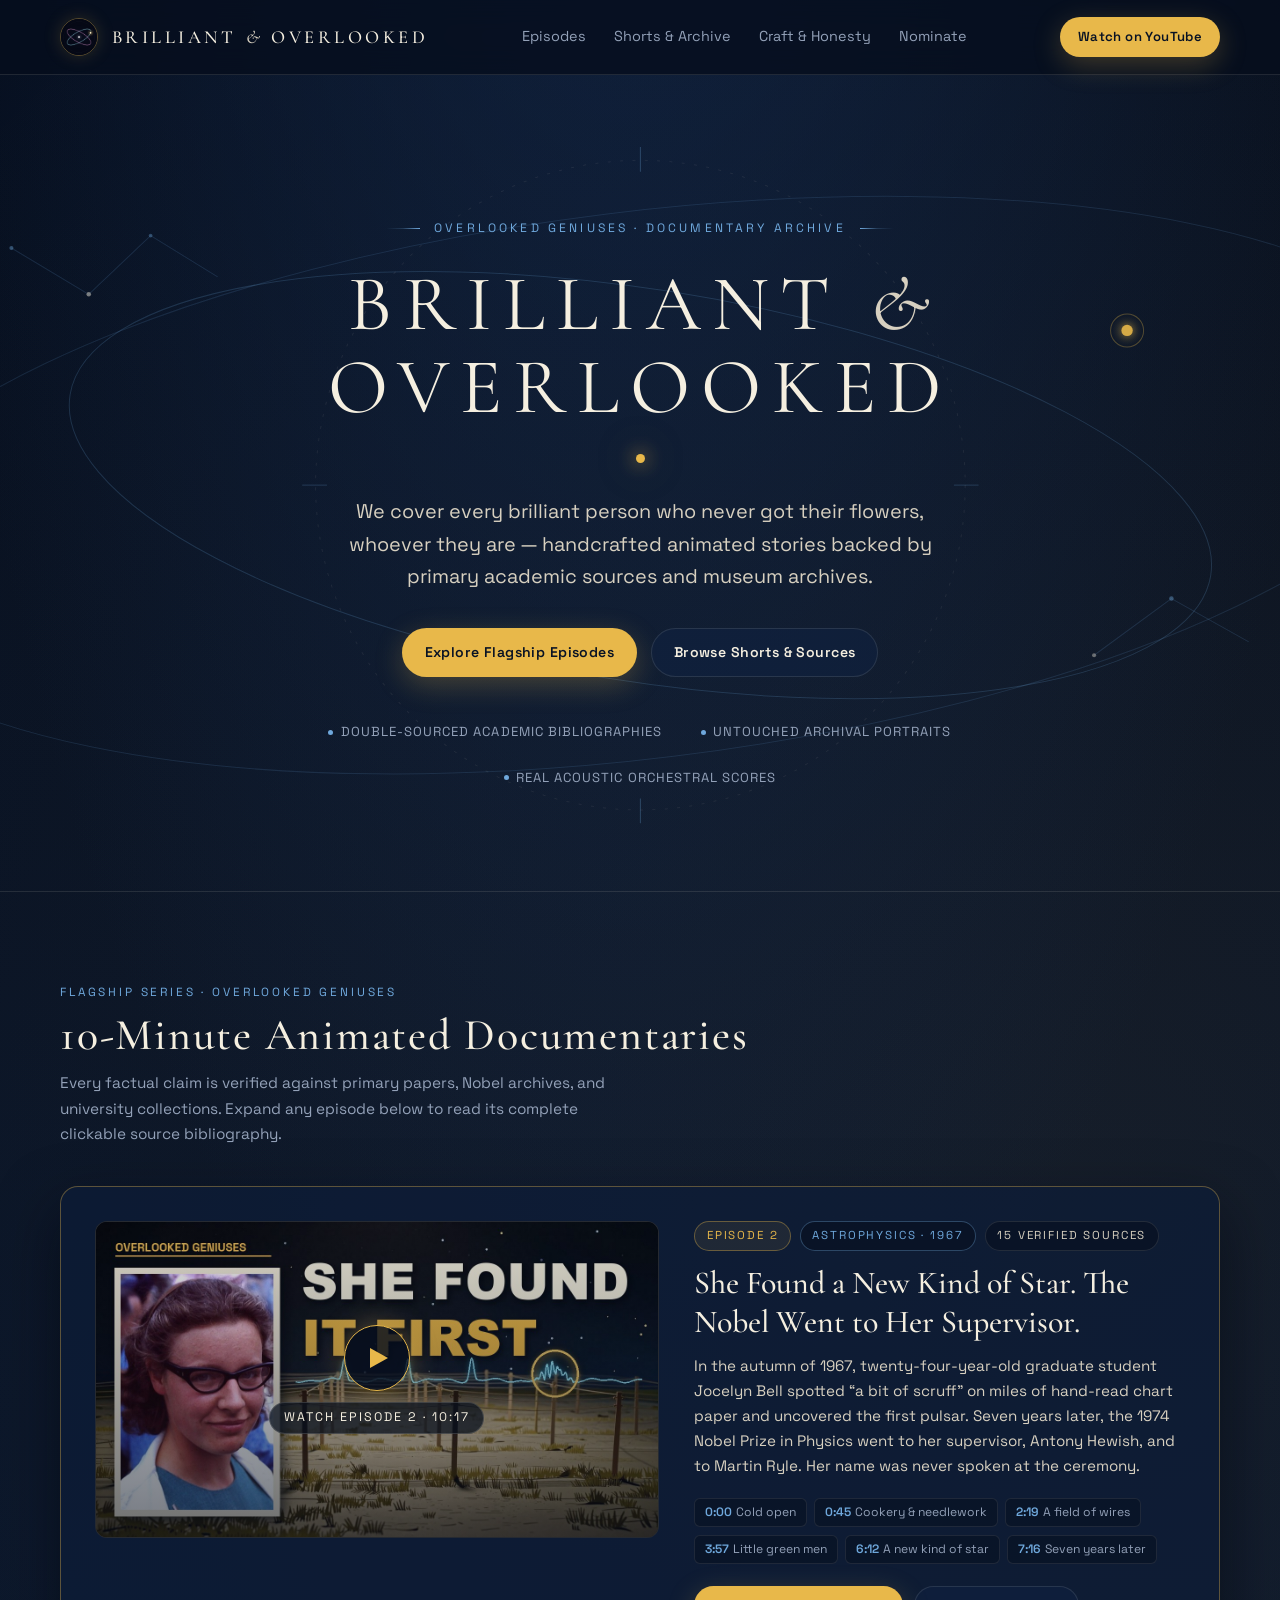
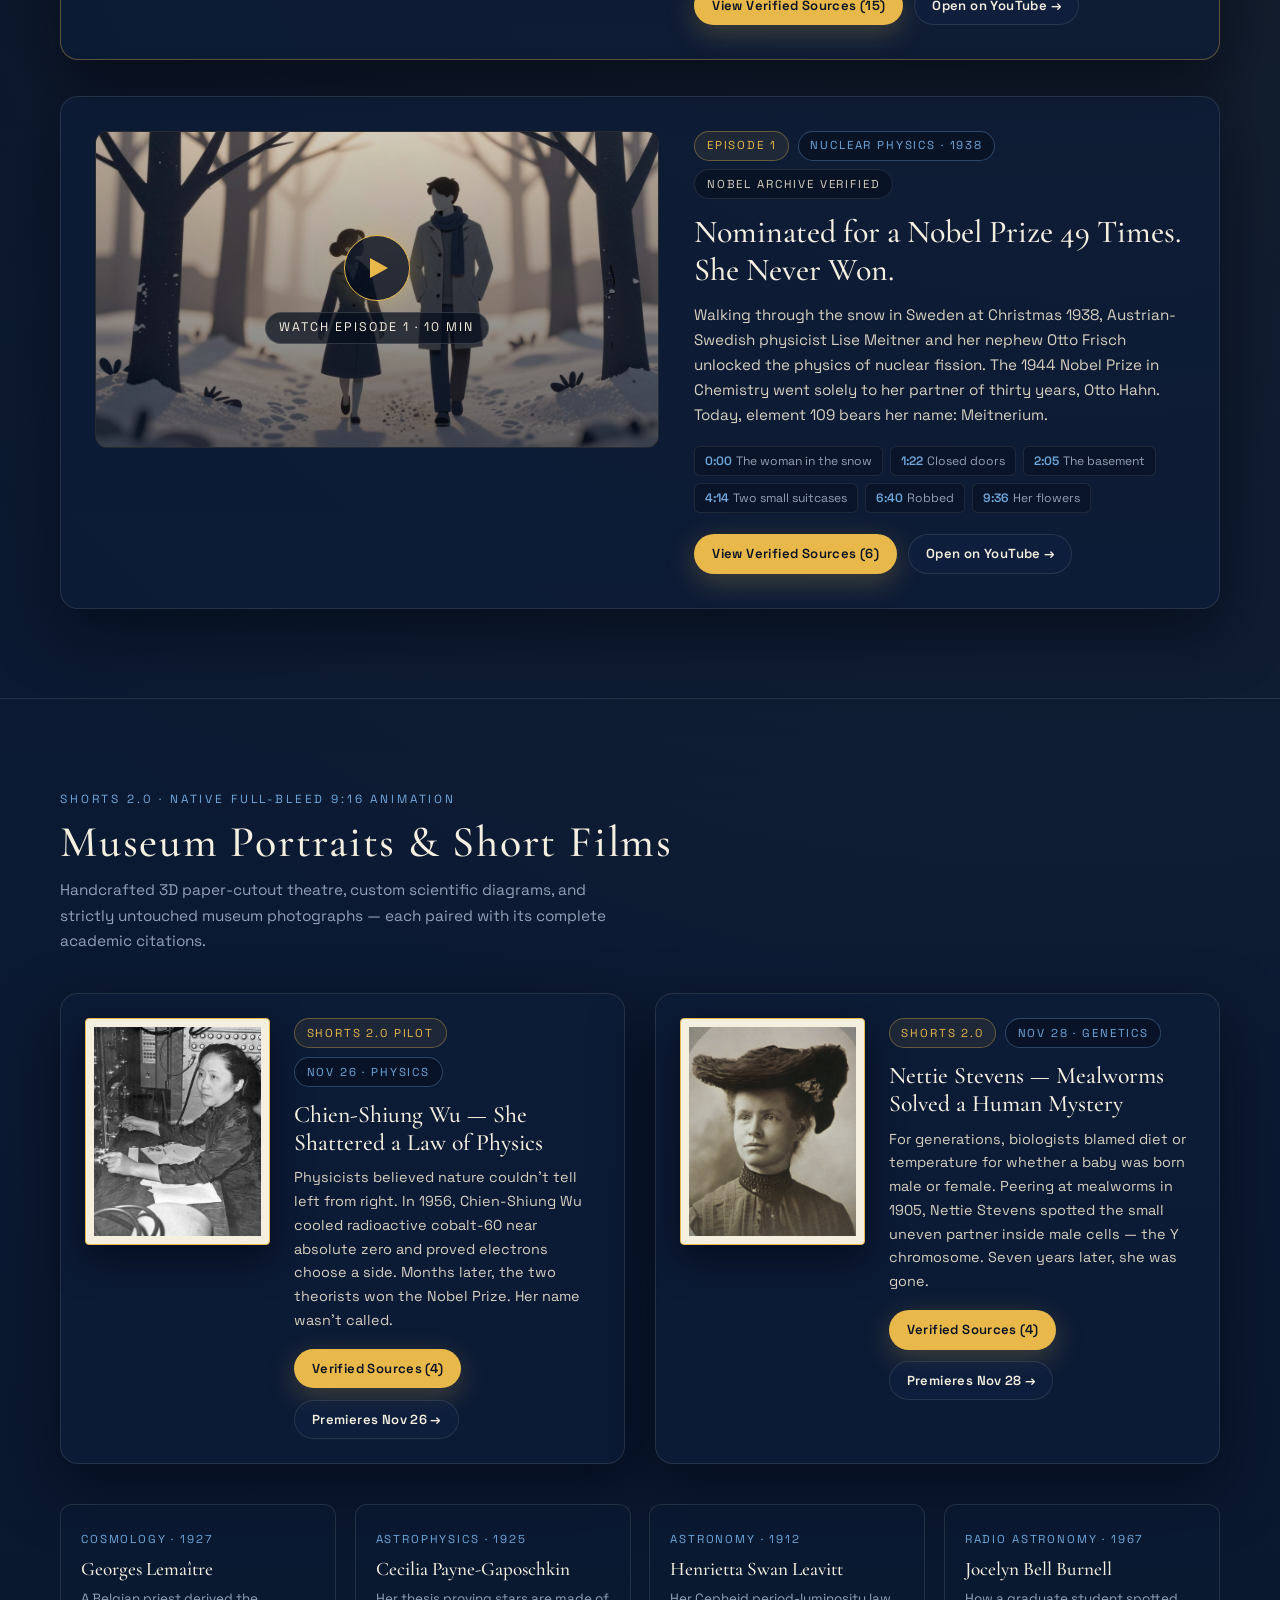
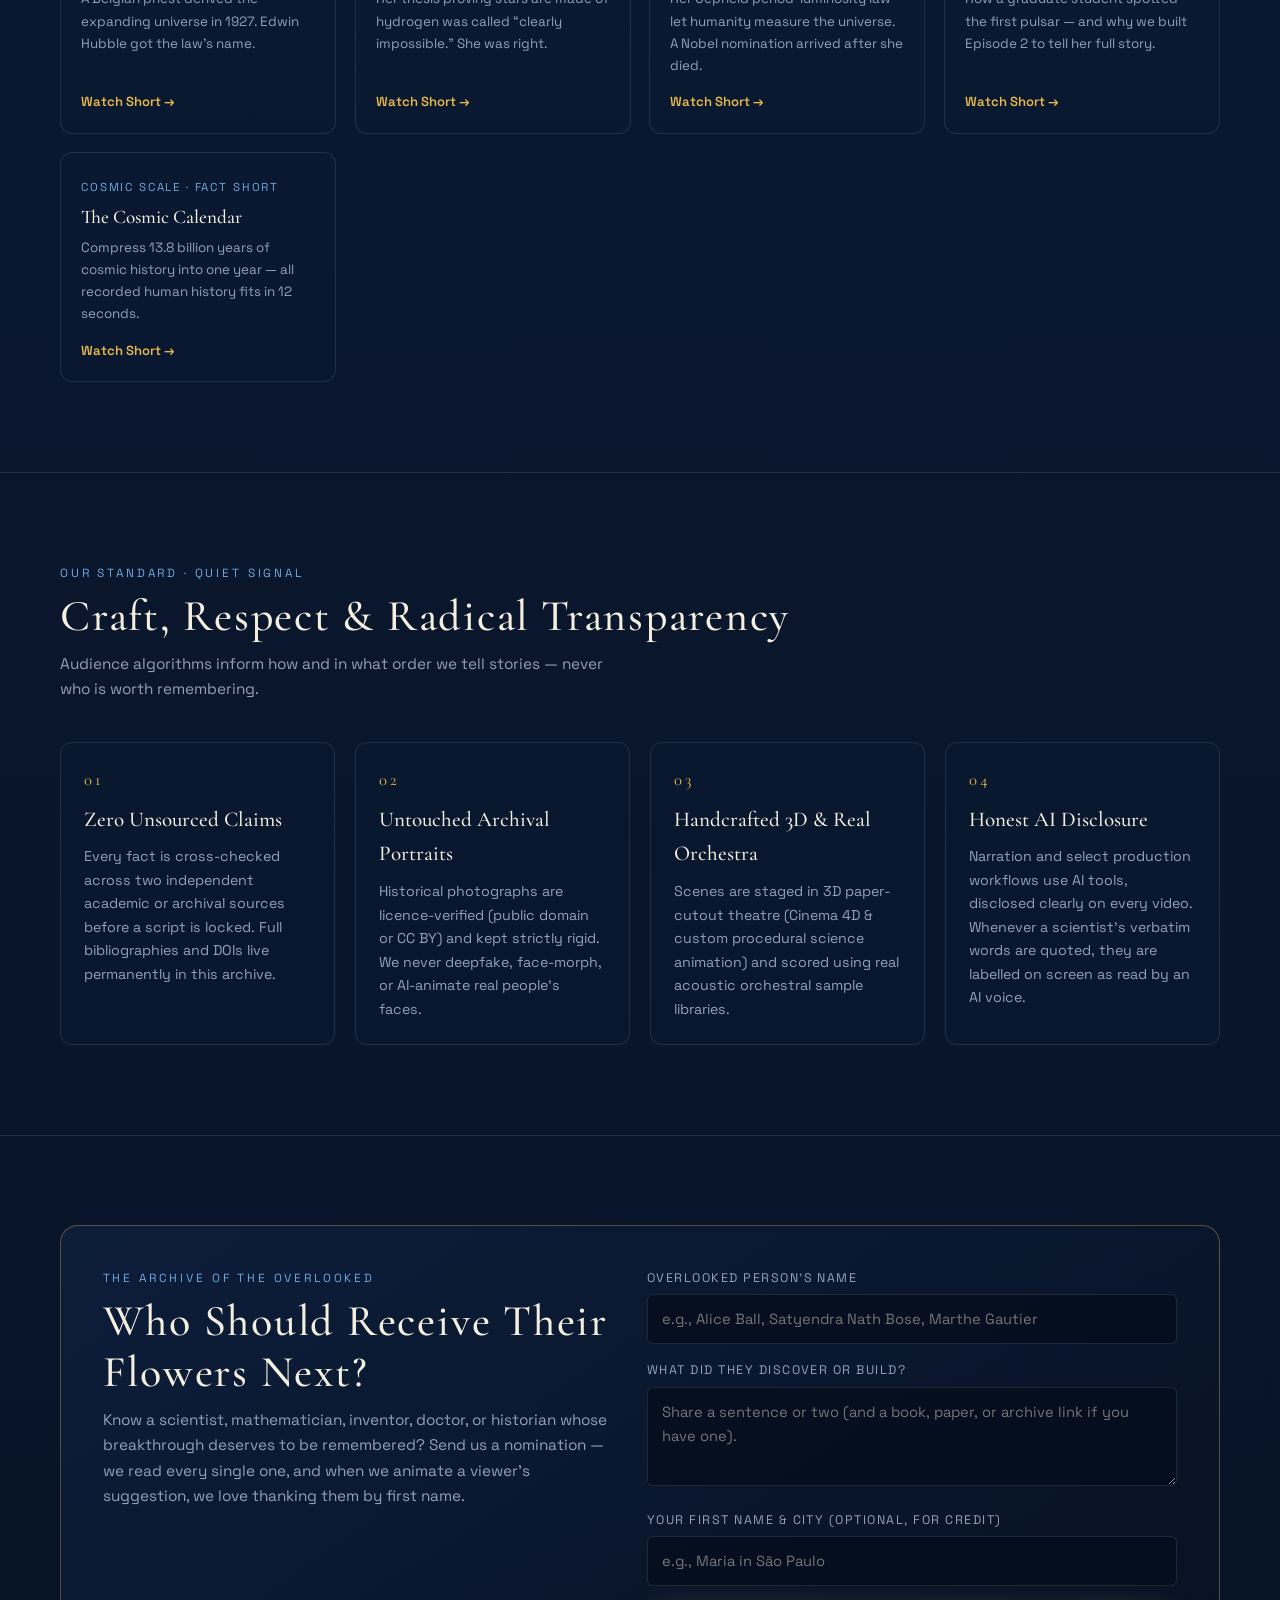
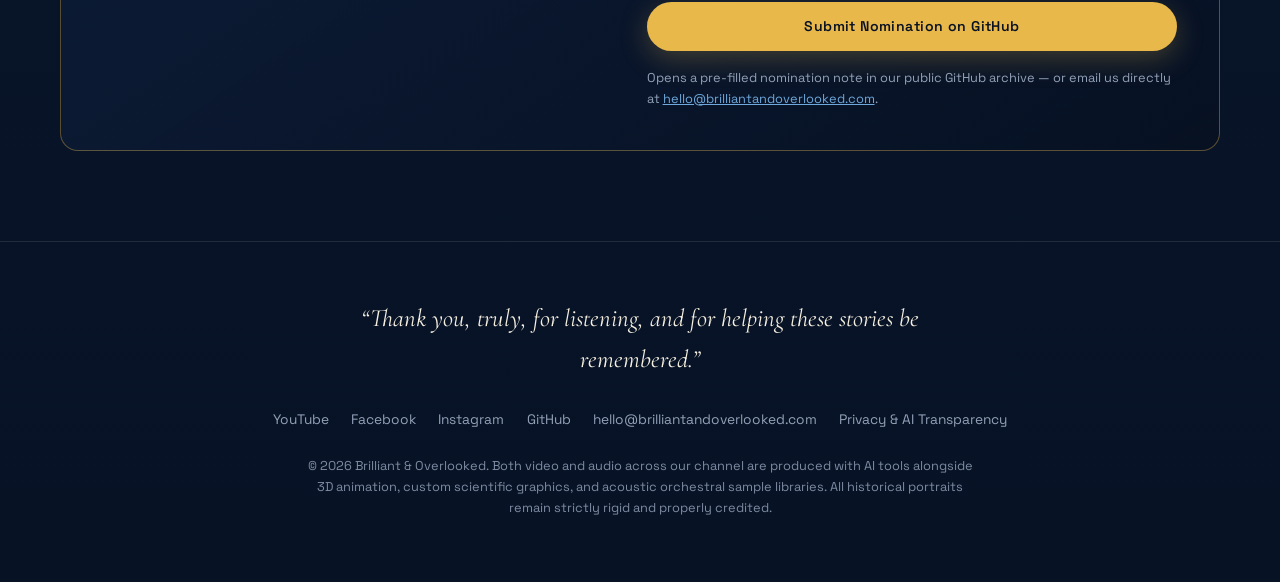
==== commit faa86946: "Link Nettie Stevens Tier-S Short (2ZQ4NiE9ntA) for Nov 28 premiere" ====
--- a/index.html
+++ b/index.html
@@ -318,7 +318,9 @@
                 <button class="btn btn-gold btn-sm" type="button" data-toggle-sources="sources-stevens" aria-expanded="false">
                   Verified Sources (4)
                 </button>
-                <span class="badge">In Production &middot; Nov 28</span>
+                <a class="btn btn-ghost btn-sm" href="https://youtu.be/2ZQ4NiE9ntA" target="_blank" rel="noopener noreferrer">
+                  Premieres Nov 28 &rarr;
+                </a>
               </div>
             </div>
             <div class="source-drawer mini-sources" id="sources-stevens" hidden>
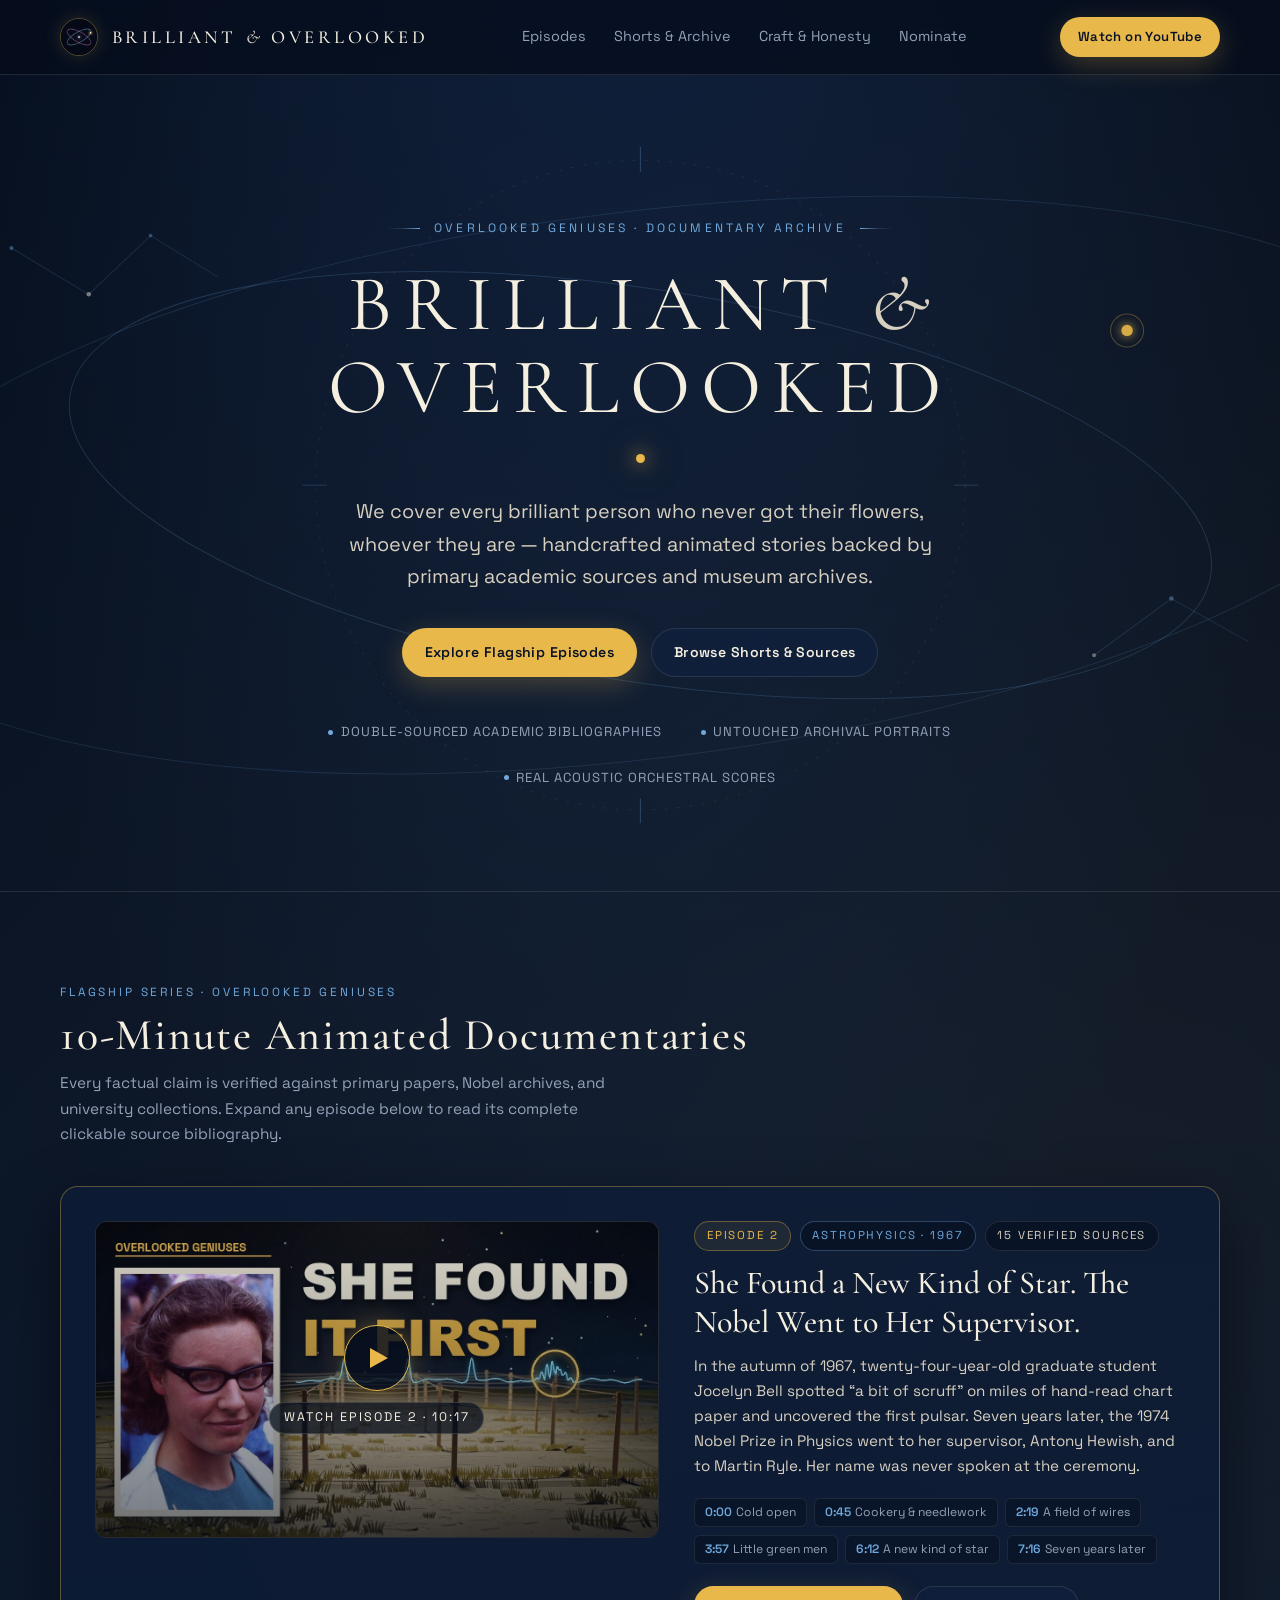
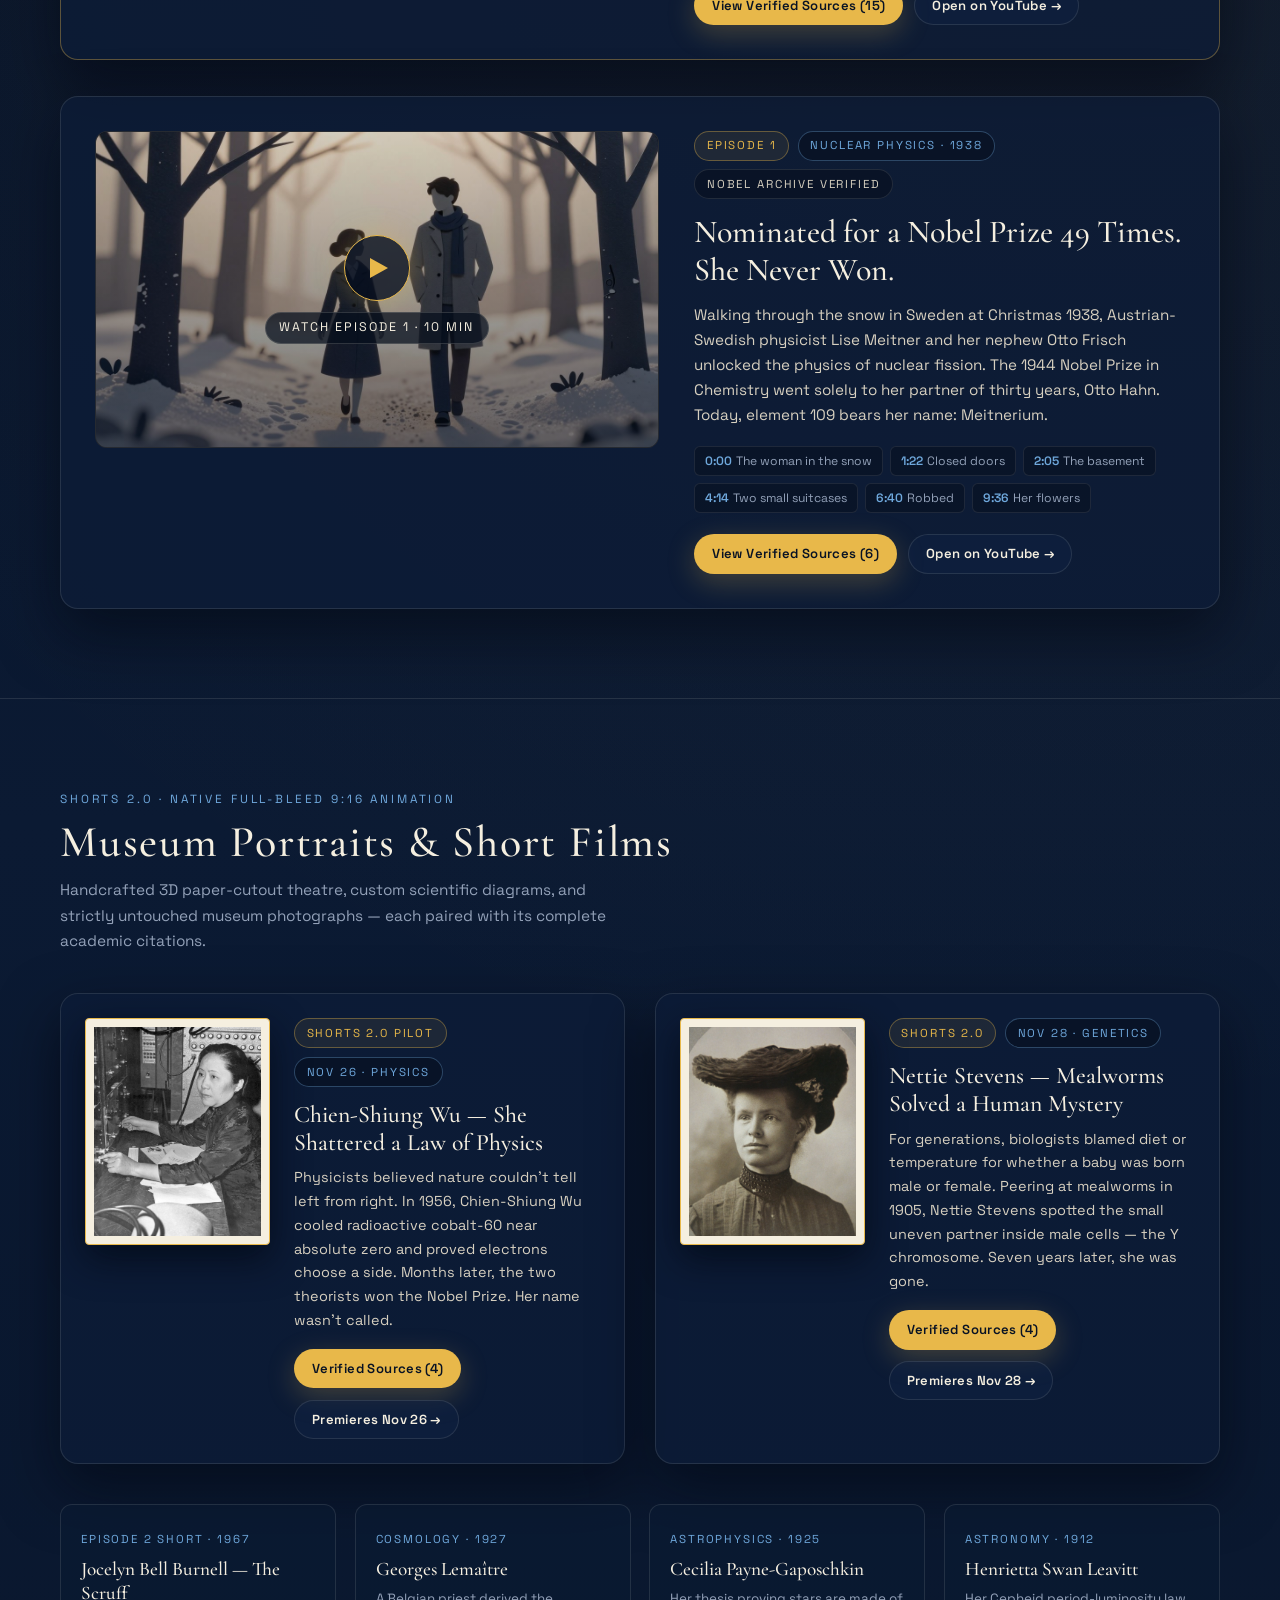
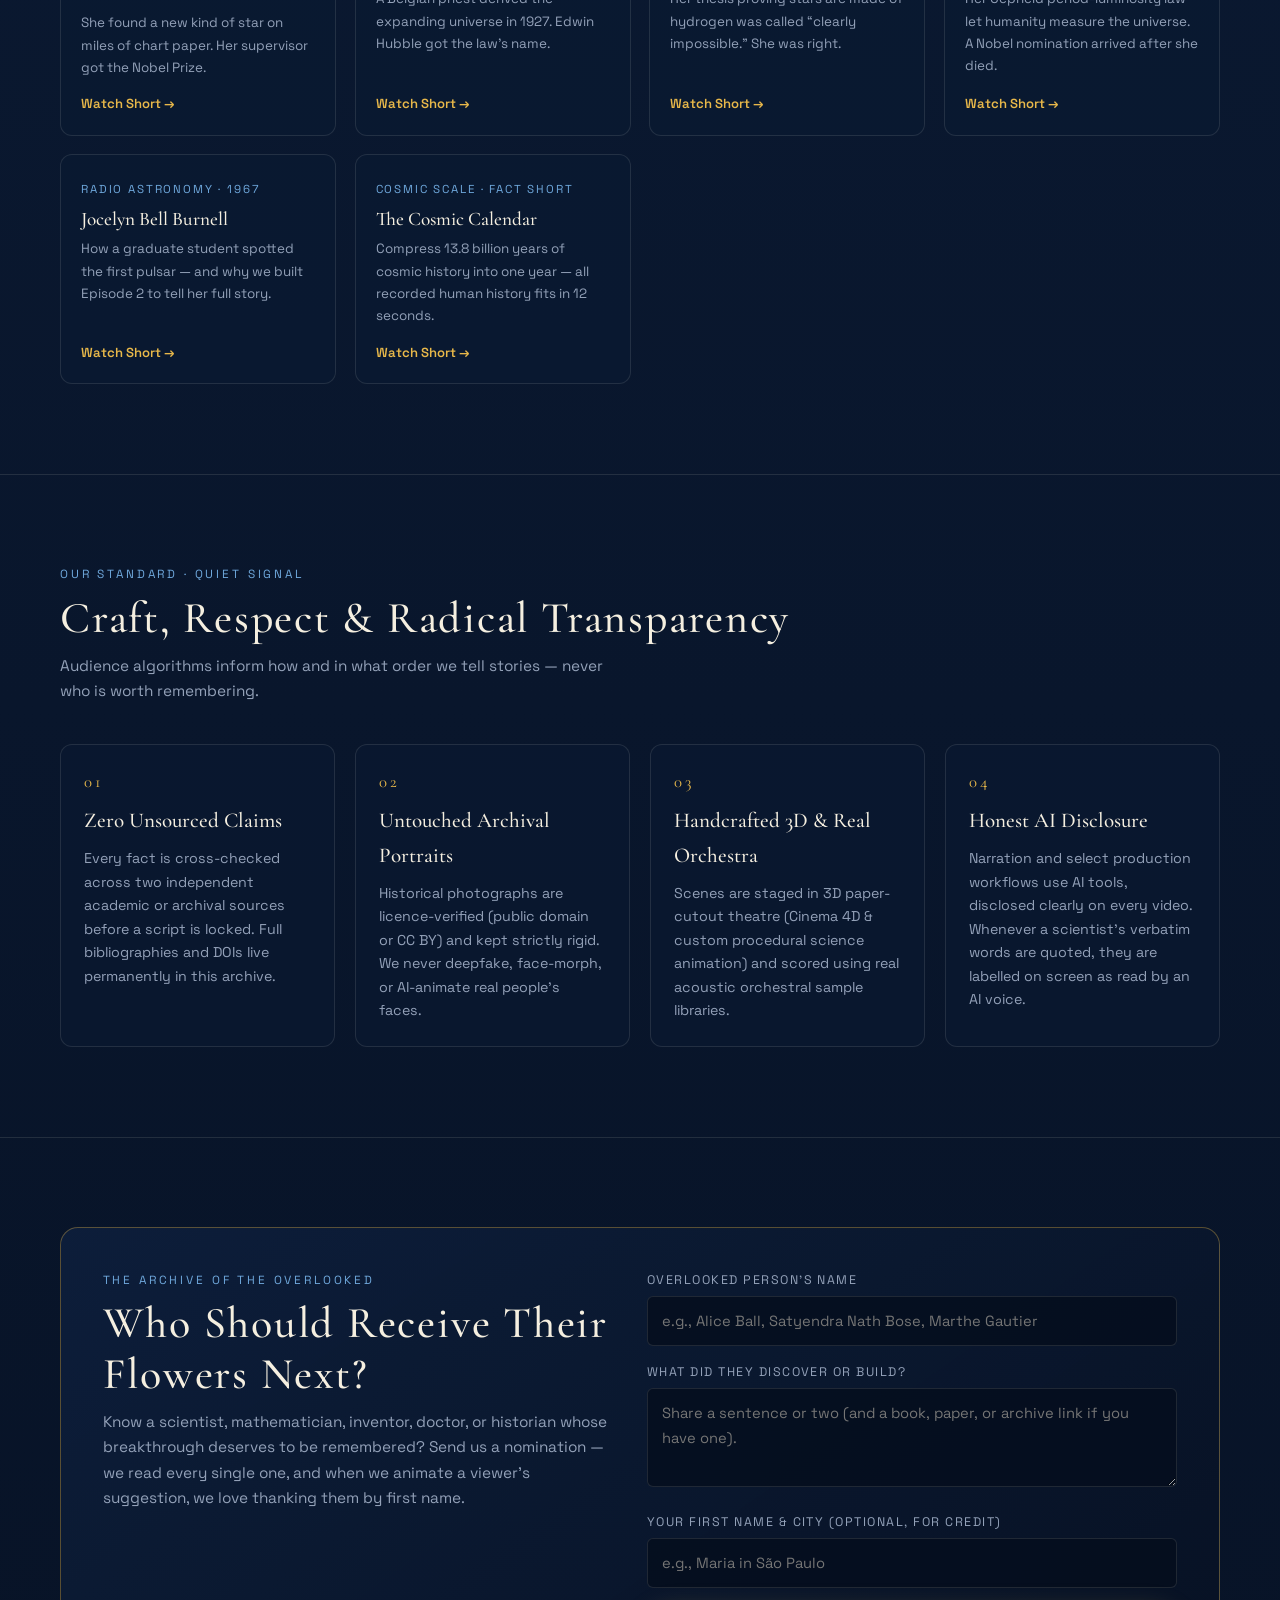
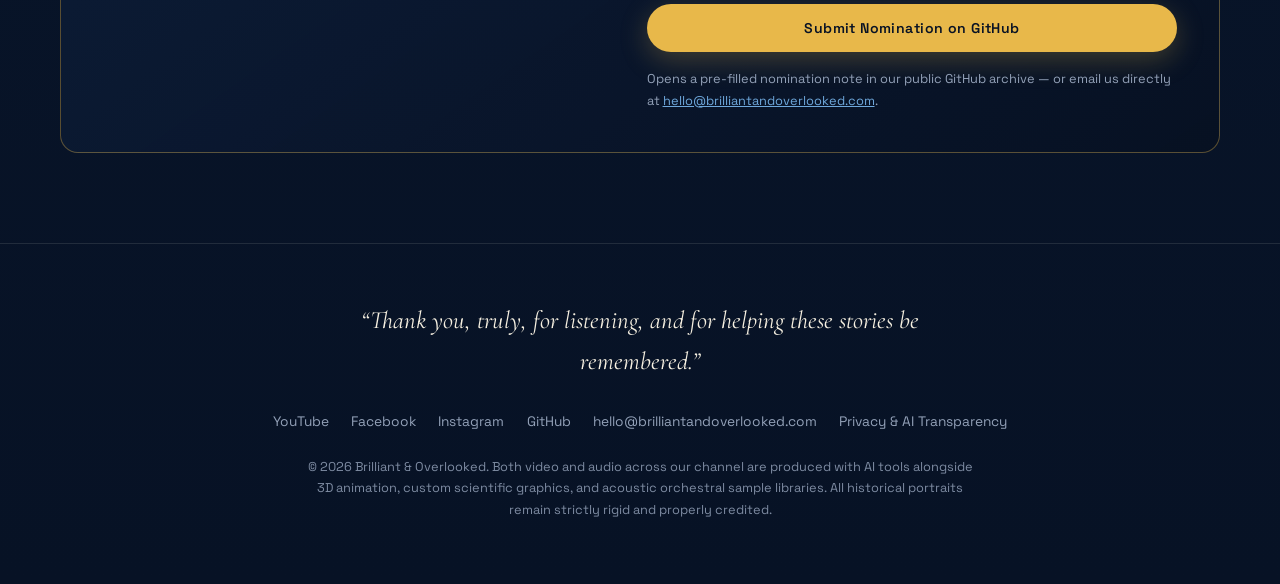
==== commit e99d7391: "Use @brilliantoverlooked YouTube handle, add live Bell Short 1, sync privacy footer" ====
--- a/index.html
+++ b/index.html
@@ -33,7 +33,7 @@
         <a href="#craft">Craft &amp; Honesty</a>
         <a href="#nominate">Nominate</a>
       </nav>
-      <a class="btn btn-gold btn-sm" href="https://www.youtube.com/channel/UCjKo5MqrVWLy4NgukCAHBGg" target="_blank" rel="noopener noreferrer">
+      <a class="btn btn-gold btn-sm" href="https://www.youtube.com/@brilliantoverlooked" target="_blank" rel="noopener noreferrer">
         Watch on YouTube
       </a>
     </div>
@@ -340,6 +340,15 @@
 
         <!-- Published Shorts Archive -->
         <div class="archive-grid">
+          <a class="short-tile" href="https://youtu.be/6nnNHvtCpTk" target="_blank" rel="noopener noreferrer">
+            <div>
+              <span class="short-tile-kicker">Episode 2 Short &middot; 1967</span>
+              <h4>Jocelyn Bell Burnell &mdash; The Scruff</h4>
+              <p>She found a new kind of star on miles of chart paper. Her supervisor got the Nobel Prize.</p>
+            </div>
+            <span class="short-tile-link">Watch Short &rarr;</span>
+          </a>
+
           <a class="short-tile" href="https://youtu.be/HCyttCFUPFE" target="_blank" rel="noopener noreferrer">
             <div>
               <span class="short-tile-kicker">Cosmology &middot; 1927</span>
@@ -482,7 +491,7 @@
         &ldquo;Thank you, truly, for listening, and for helping these stories be remembered.&rdquo;
       </p>
       <div class="footer-links">
-        <a href="https://www.youtube.com/channel/UCjKo5MqrVWLy4NgukCAHBGg" target="_blank" rel="noopener noreferrer">YouTube</a>
+        <a href="https://www.youtube.com/@brilliantoverlooked" target="_blank" rel="noopener noreferrer">YouTube</a>
         <a href="https://www.facebook.com/BrilliantOverlooked" target="_blank" rel="noopener noreferrer">Facebook</a>
         <a href="https://www.instagram.com/BrilliantOverlooked/" target="_blank" rel="noopener noreferrer">Instagram</a>
         <a href="https://github.com/BrilliantAndOverlooked" target="_blank" rel="noopener noreferrer">GitHub</a>
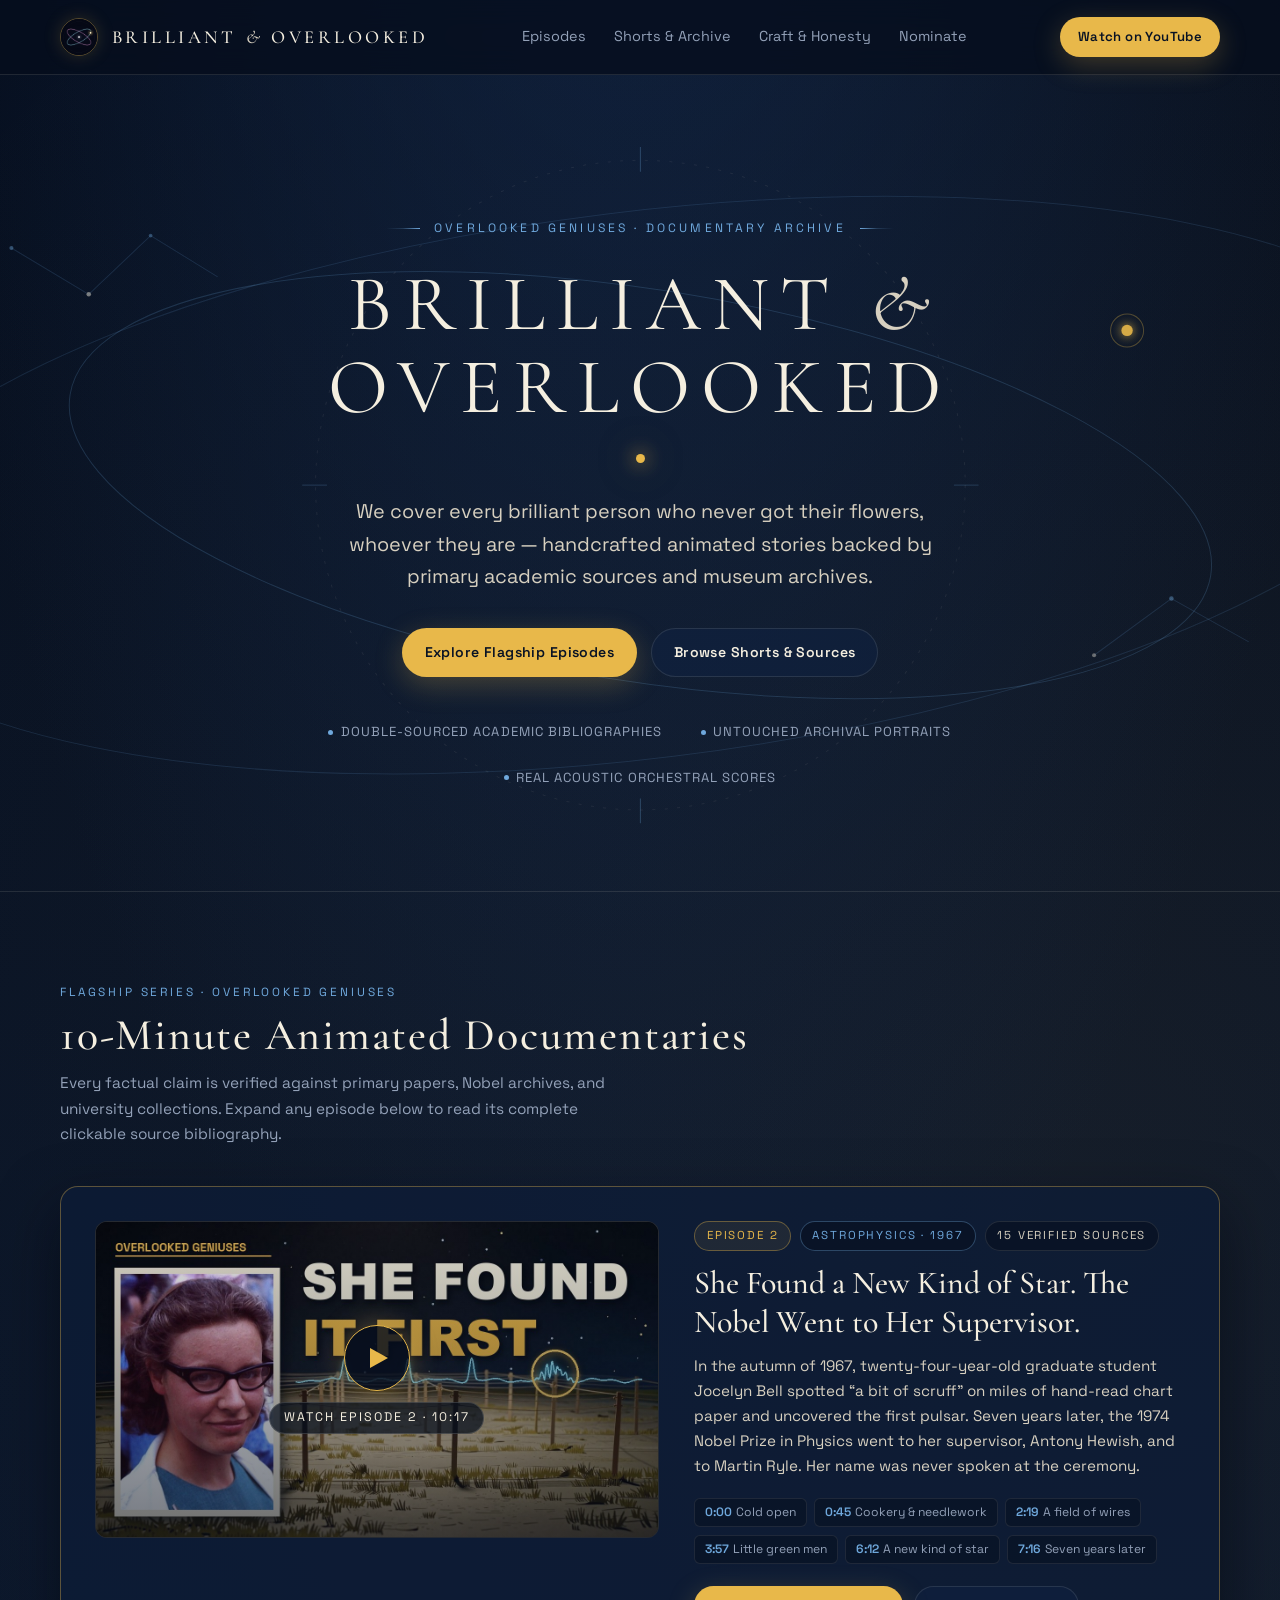
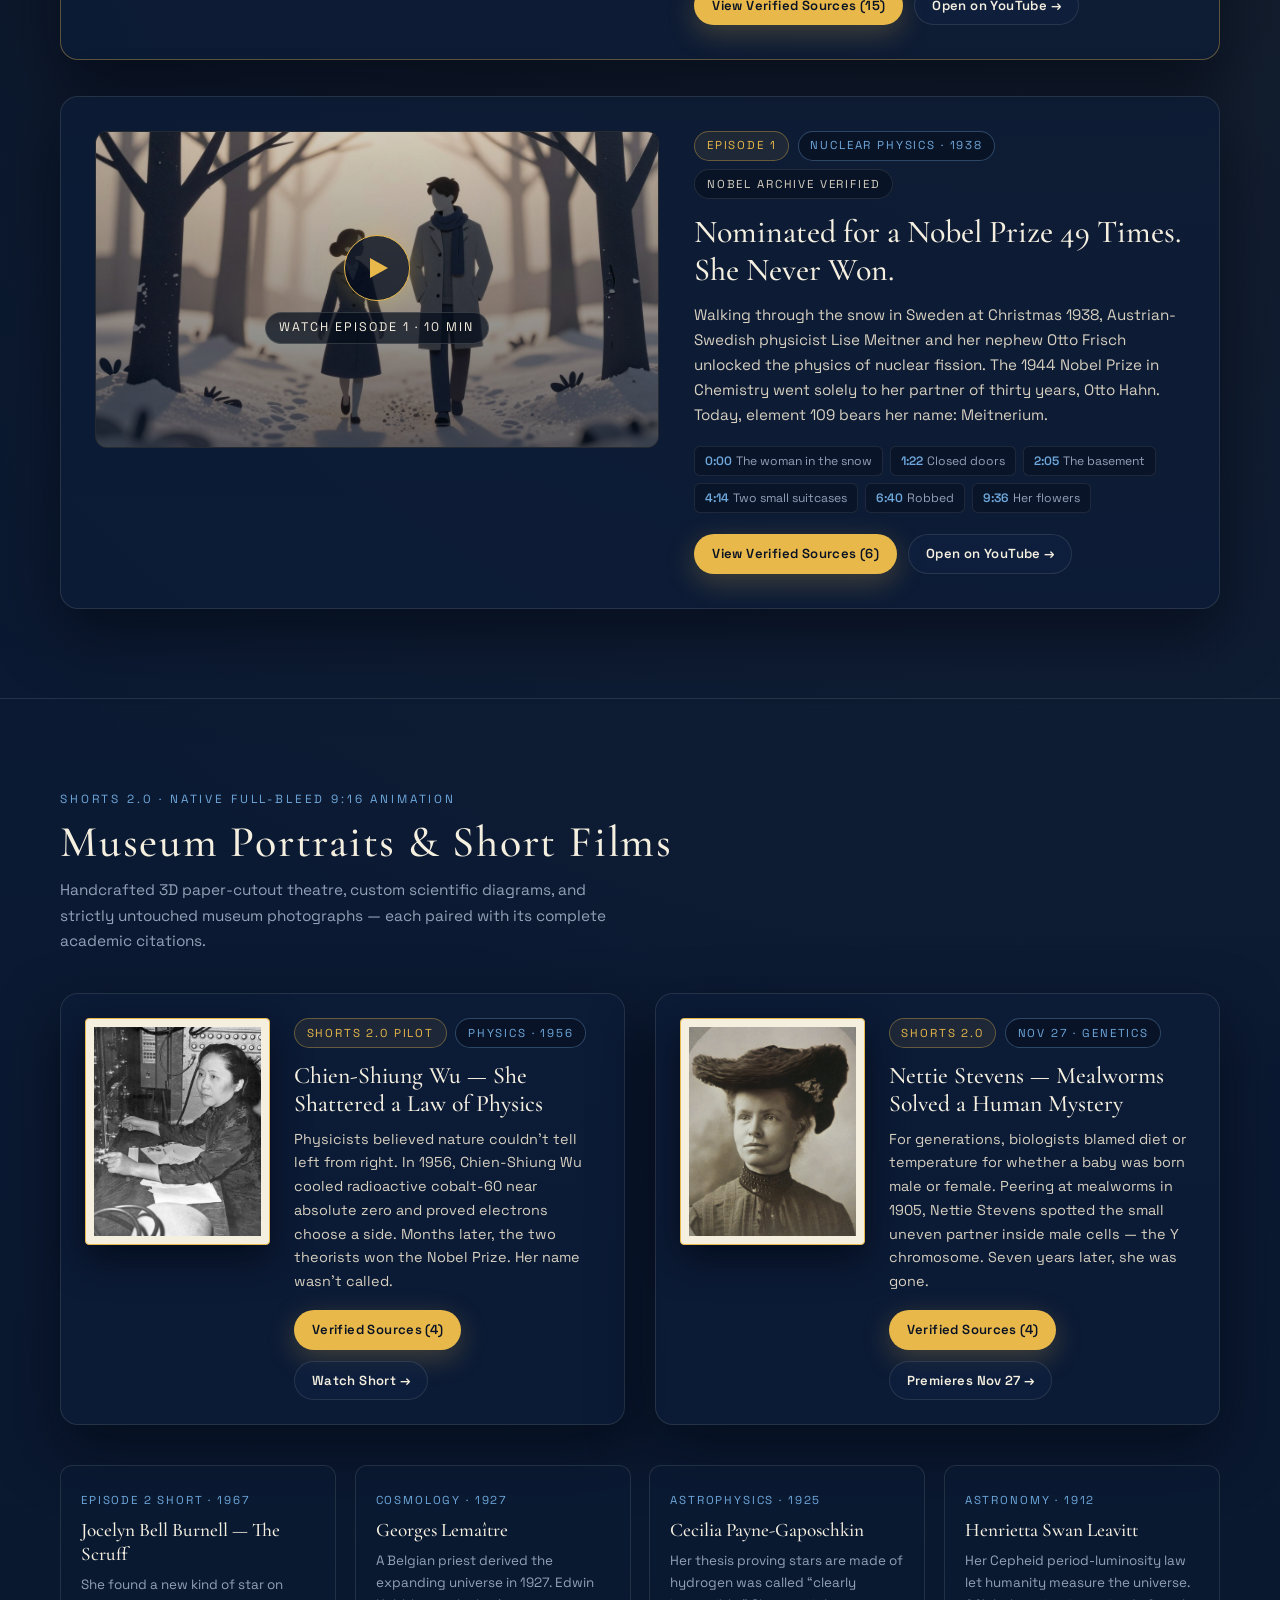
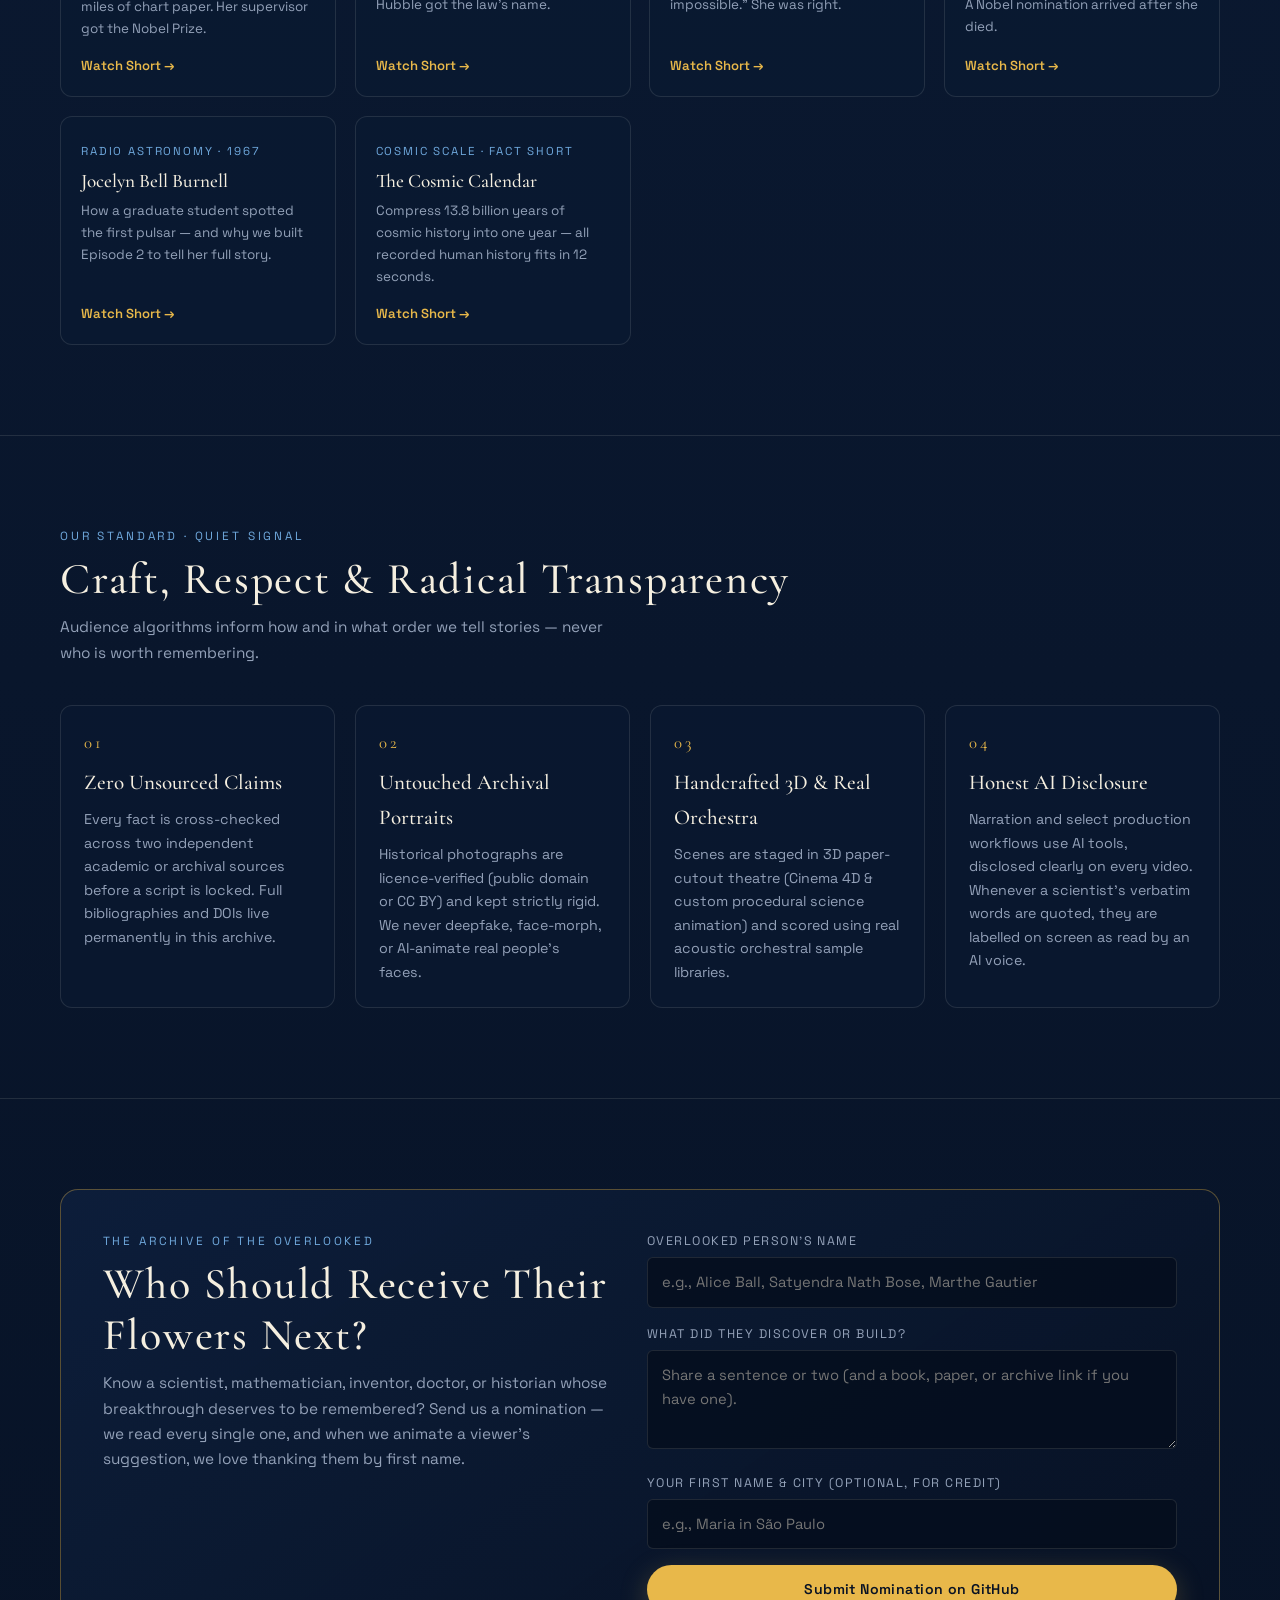
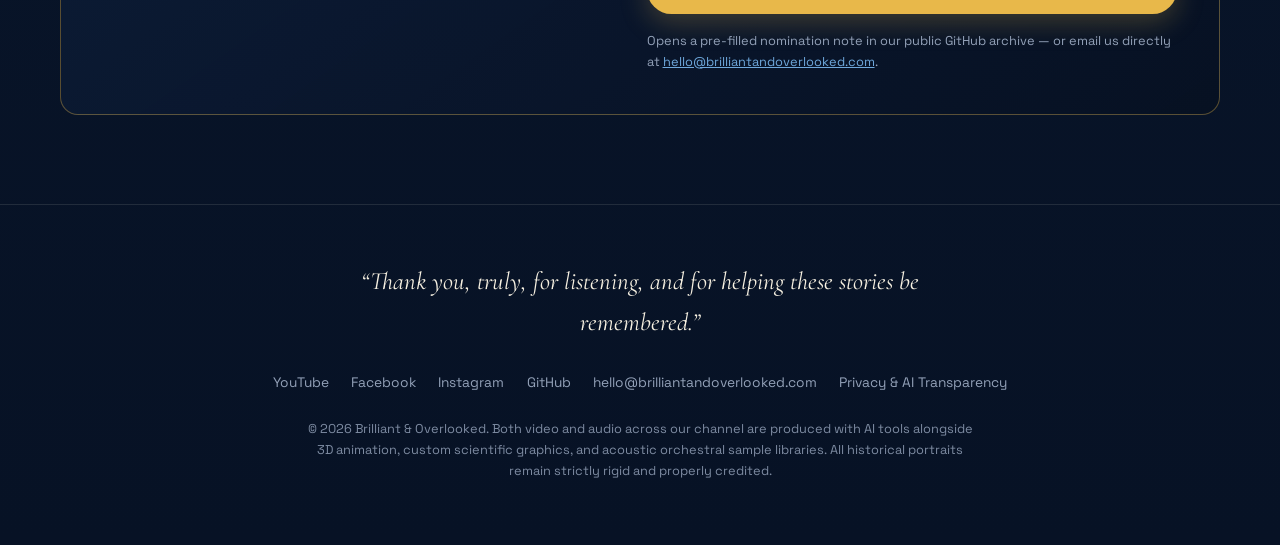
==== commit 7d8526a2: "Flip Chien-Shiung Wu live (Nov 25) and shift Nettie Stevens to Nov 27" ====
--- a/index.html
+++ b/index.html
@@ -267,7 +267,7 @@
             <div>
               <div class="badge-row">
                 <span class="badge badge--gold">Shorts 2.0 Pilot</span>
-                <span class="badge badge--cyan">Nov 26 &middot; Physics</span>
+                <span class="badge badge--cyan">Physics &middot; 1956</span>
               </div>
               <h3>Chien-Shiung Wu &mdash; She Shattered a Law of Physics</h3>
               <p>
@@ -280,7 +280,7 @@
                   Verified Sources (4)
                 </button>
                 <a class="btn btn-ghost btn-sm" href="https://youtu.be/Br_m8brwUpg" target="_blank" rel="noopener noreferrer">
-                  Premieres Nov 26 &rarr;
+                  Watch Short &rarr;
                 </a>
               </div>
             </div>
@@ -306,7 +306,7 @@
             <div>
               <div class="badge-row">
                 <span class="badge badge--gold">Shorts 2.0</span>
-                <span class="badge badge--cyan">Nov 28 &middot; Genetics</span>
+                <span class="badge badge--cyan">Nov 27 &middot; Genetics</span>
               </div>
               <h3>Nettie Stevens &mdash; Mealworms Solved a Human Mystery</h3>
               <p>
@@ -319,7 +319,7 @@
                   Verified Sources (4)
                 </button>
                 <a class="btn btn-ghost btn-sm" href="https://youtu.be/2ZQ4NiE9ntA" target="_blank" rel="noopener noreferrer">
-                  Premieres Nov 28 &rarr;
+                  Premieres Nov 27 &rarr;
                 </a>
               </div>
             </div>
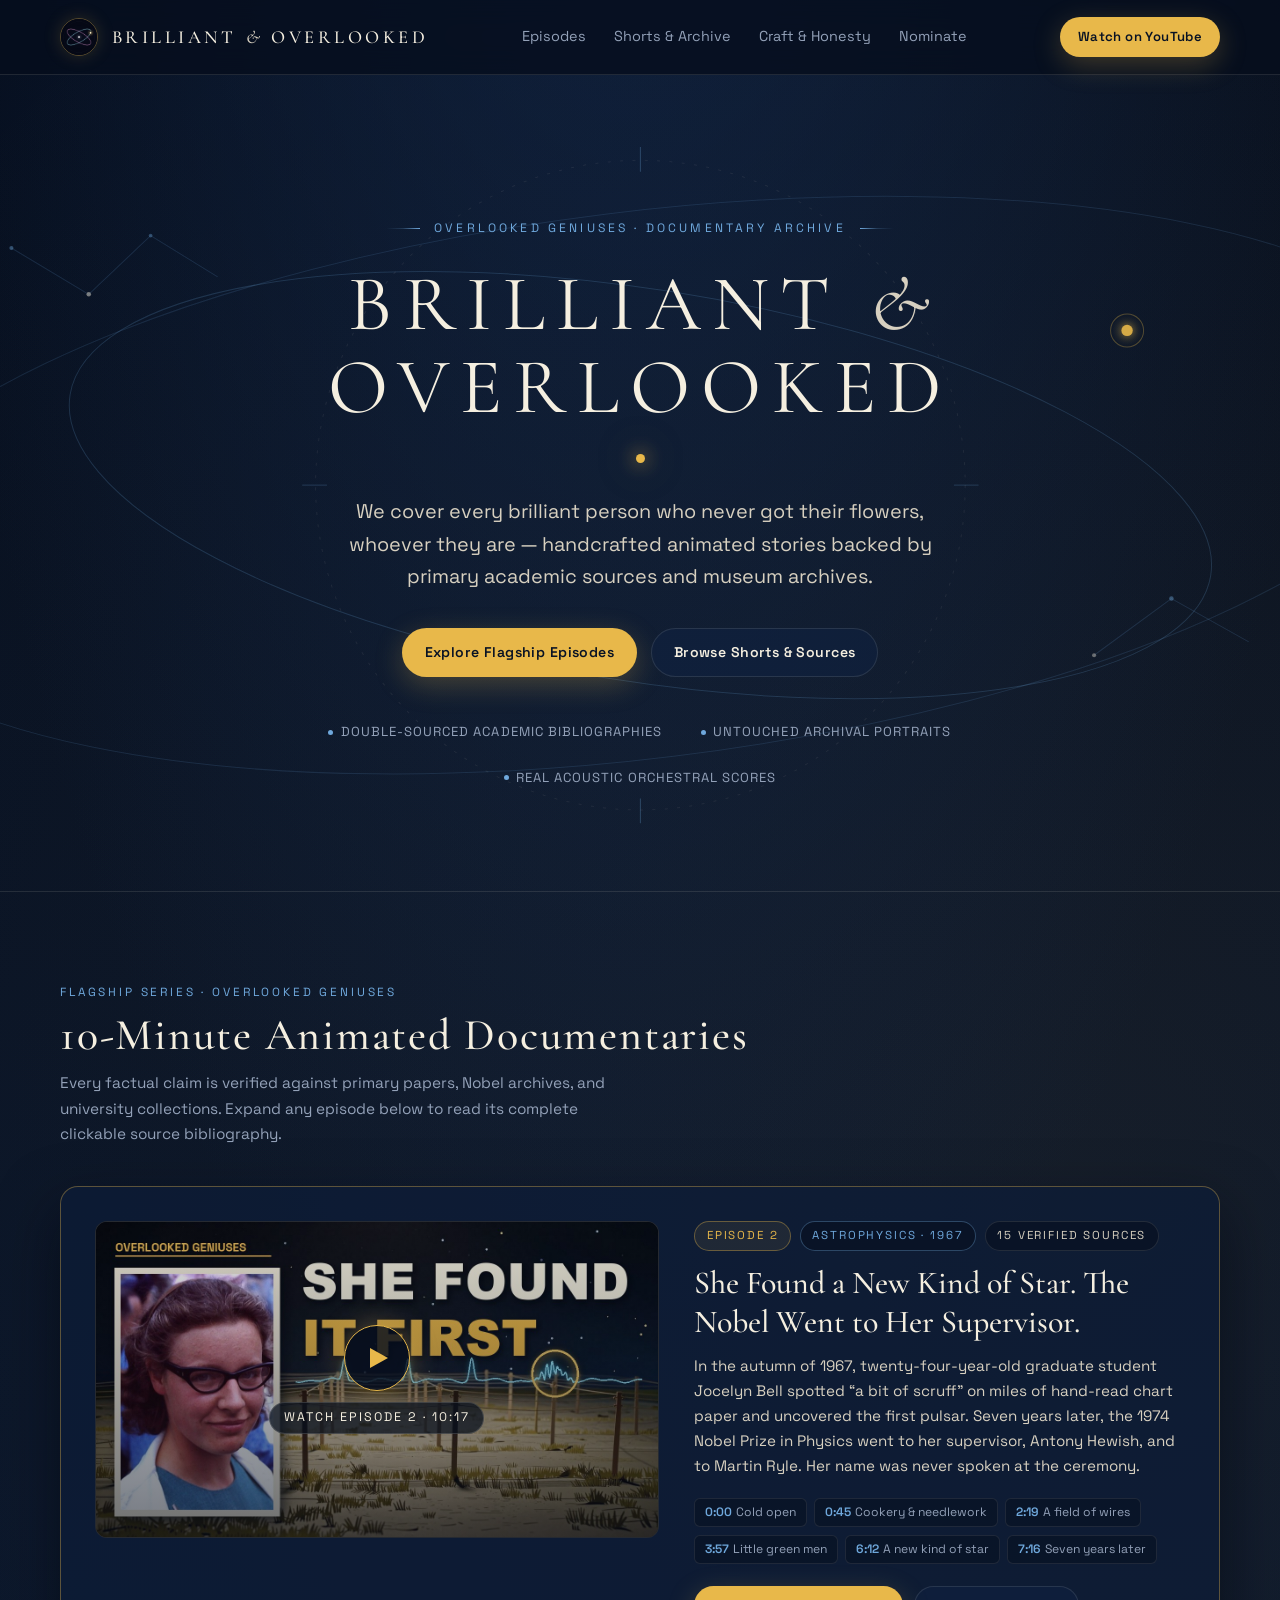
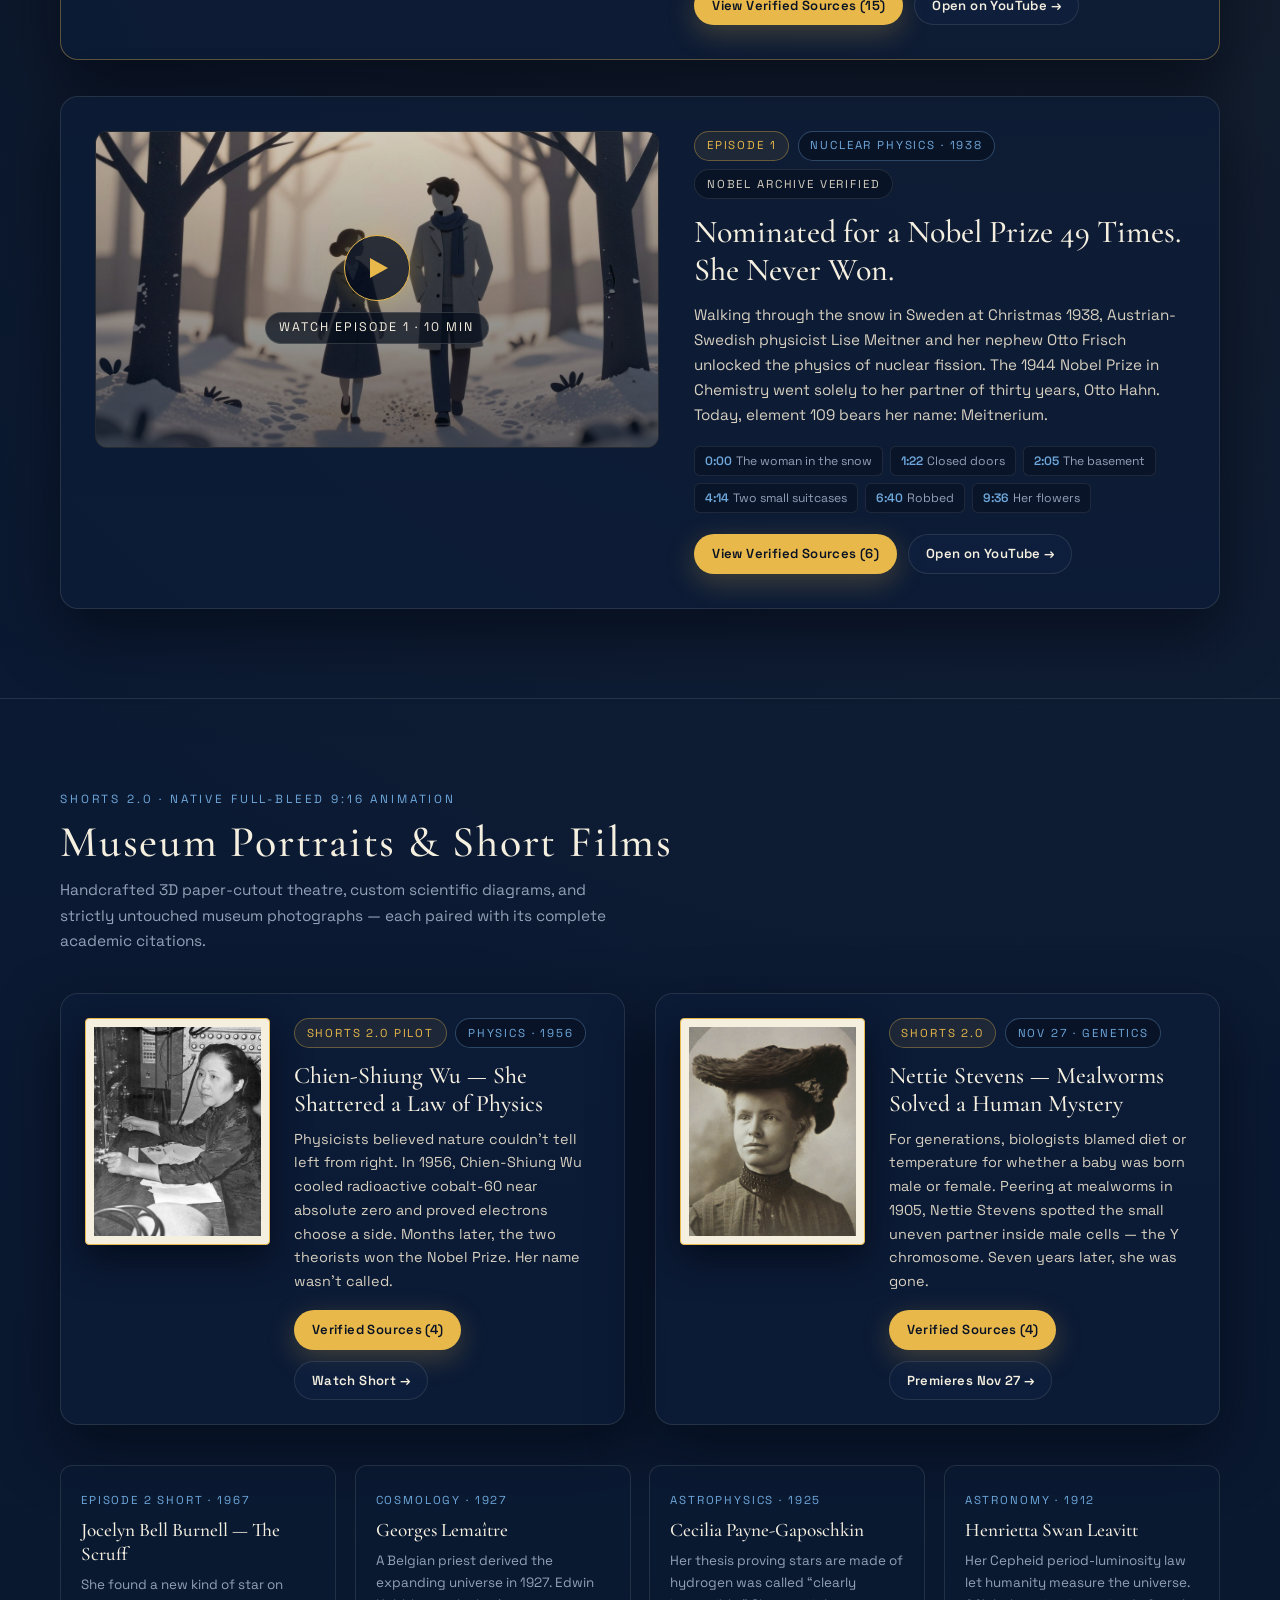
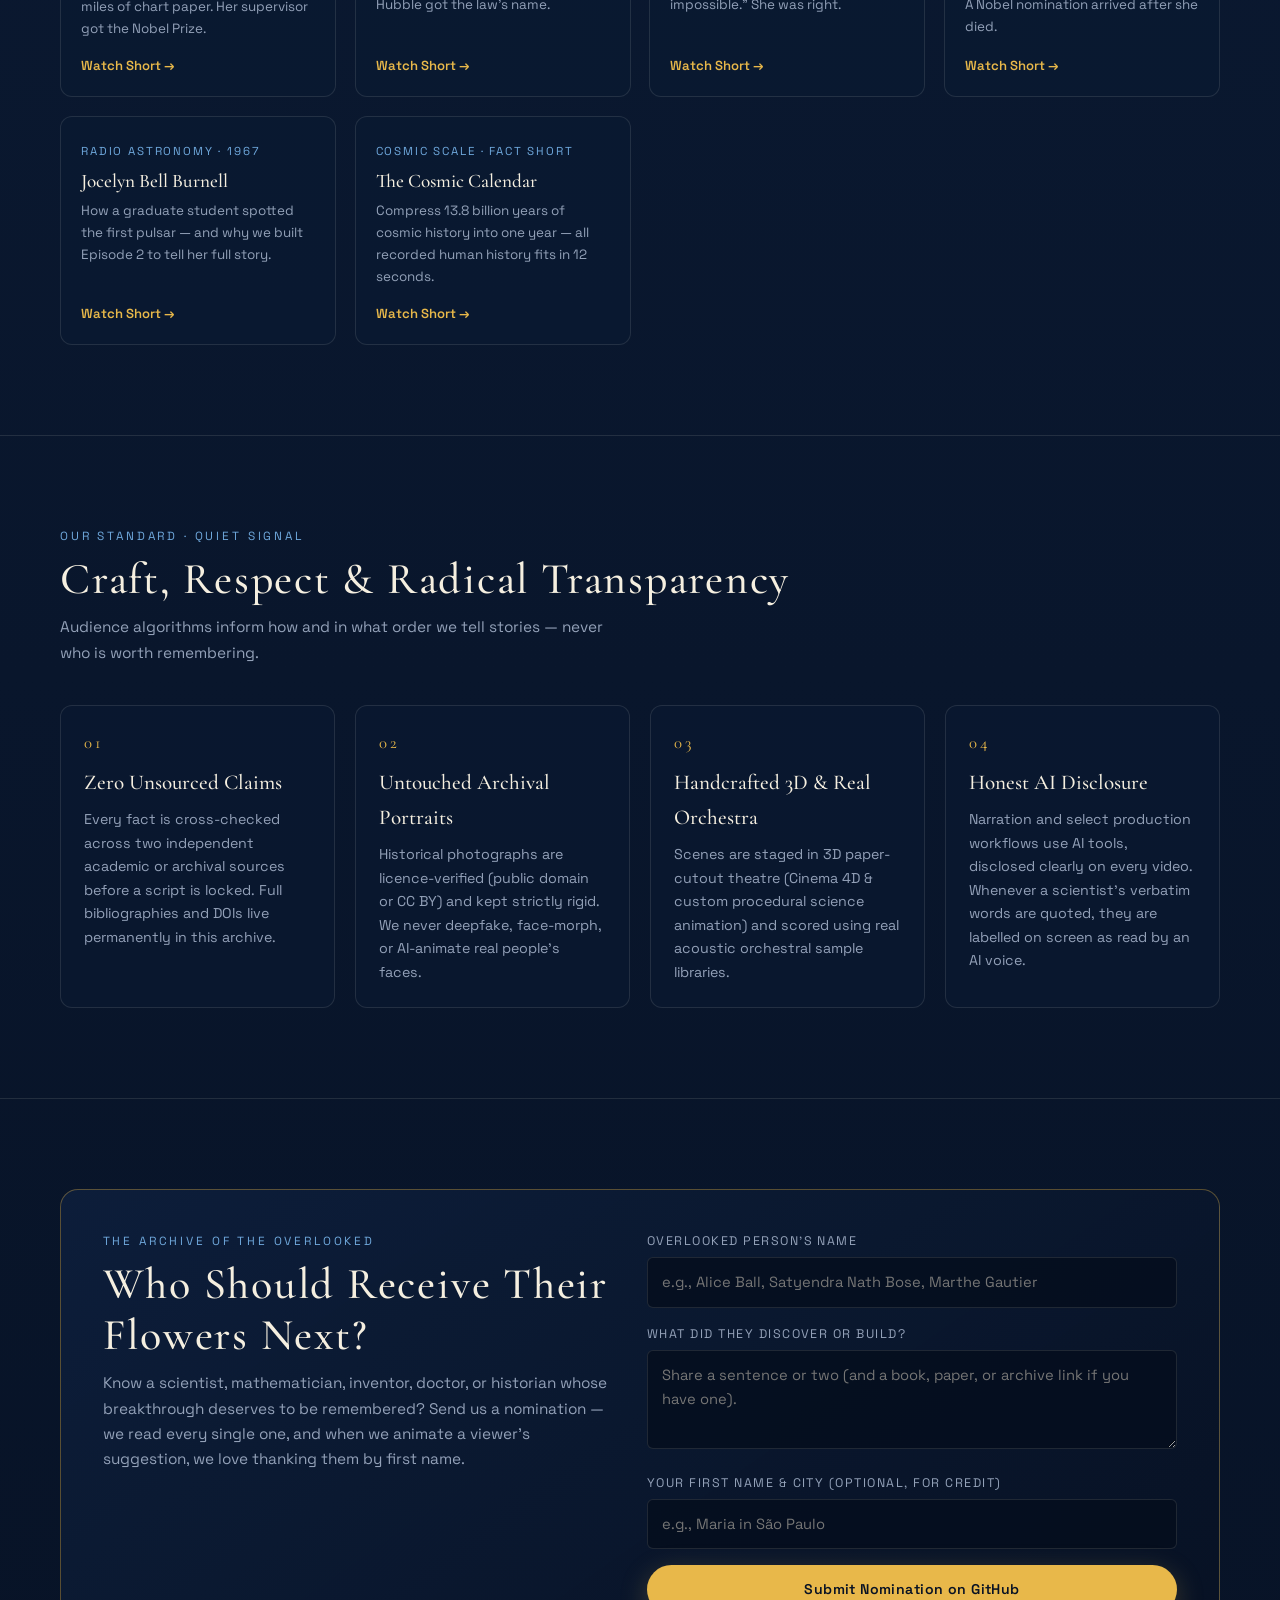
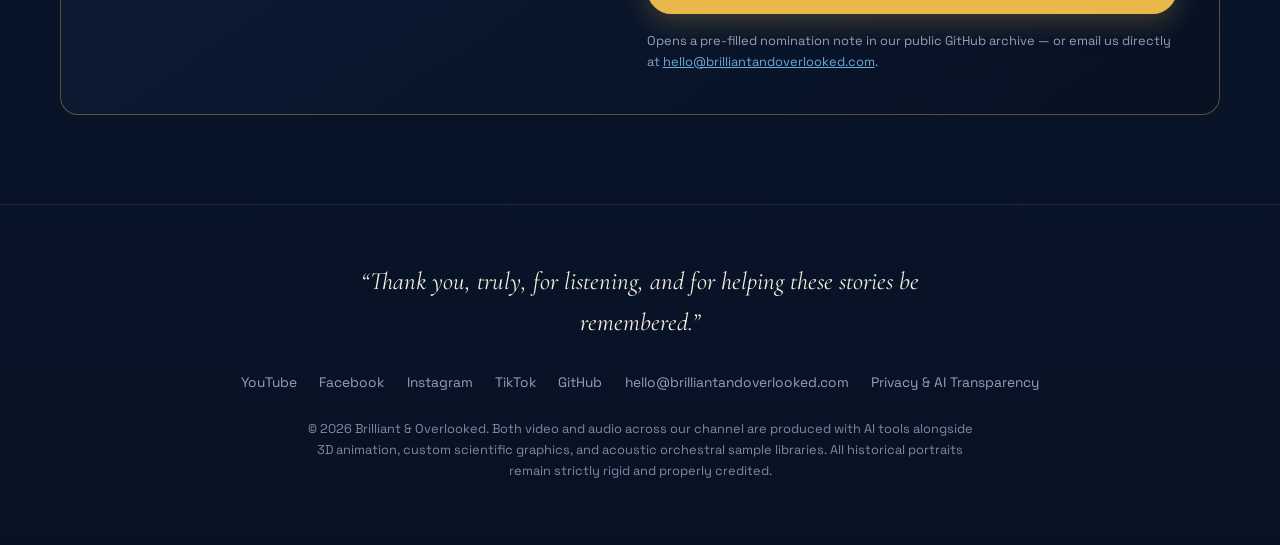
==== commit 7d0cc5ef: "Add live TikTok (@brilliantoverlooked) link to footer" ====
--- a/index.html
+++ b/index.html
@@ -493,7 +493,8 @@
       <div class="footer-links">
         <a href="https://www.youtube.com/@brilliantoverlooked" target="_blank" rel="noopener noreferrer">YouTube</a>
         <a href="https://www.facebook.com/BrilliantOverlooked" target="_blank" rel="noopener noreferrer">Facebook</a>
-        <a href="https://www.instagram.com/BrilliantOverlooked/" target="_blank" rel="noopener noreferrer">Instagram</a>
+        <a href="https://www.instagram.com/brilliantoverlooked/" target="_blank" rel="noopener noreferrer">Instagram</a>
+        <a href="https://www.tiktok.com/@brilliantoverlooked" target="_blank" rel="noopener noreferrer">TikTok</a>
         <a href="https://github.com/BrilliantAndOverlooked" target="_blank" rel="noopener noreferrer">GitHub</a>
         <a href="mailto:hello@brilliantandoverlooked.com">hello@brilliantandoverlooked.com</a>
         <a href="privacy.html">Privacy &amp; AI Transparency</a>
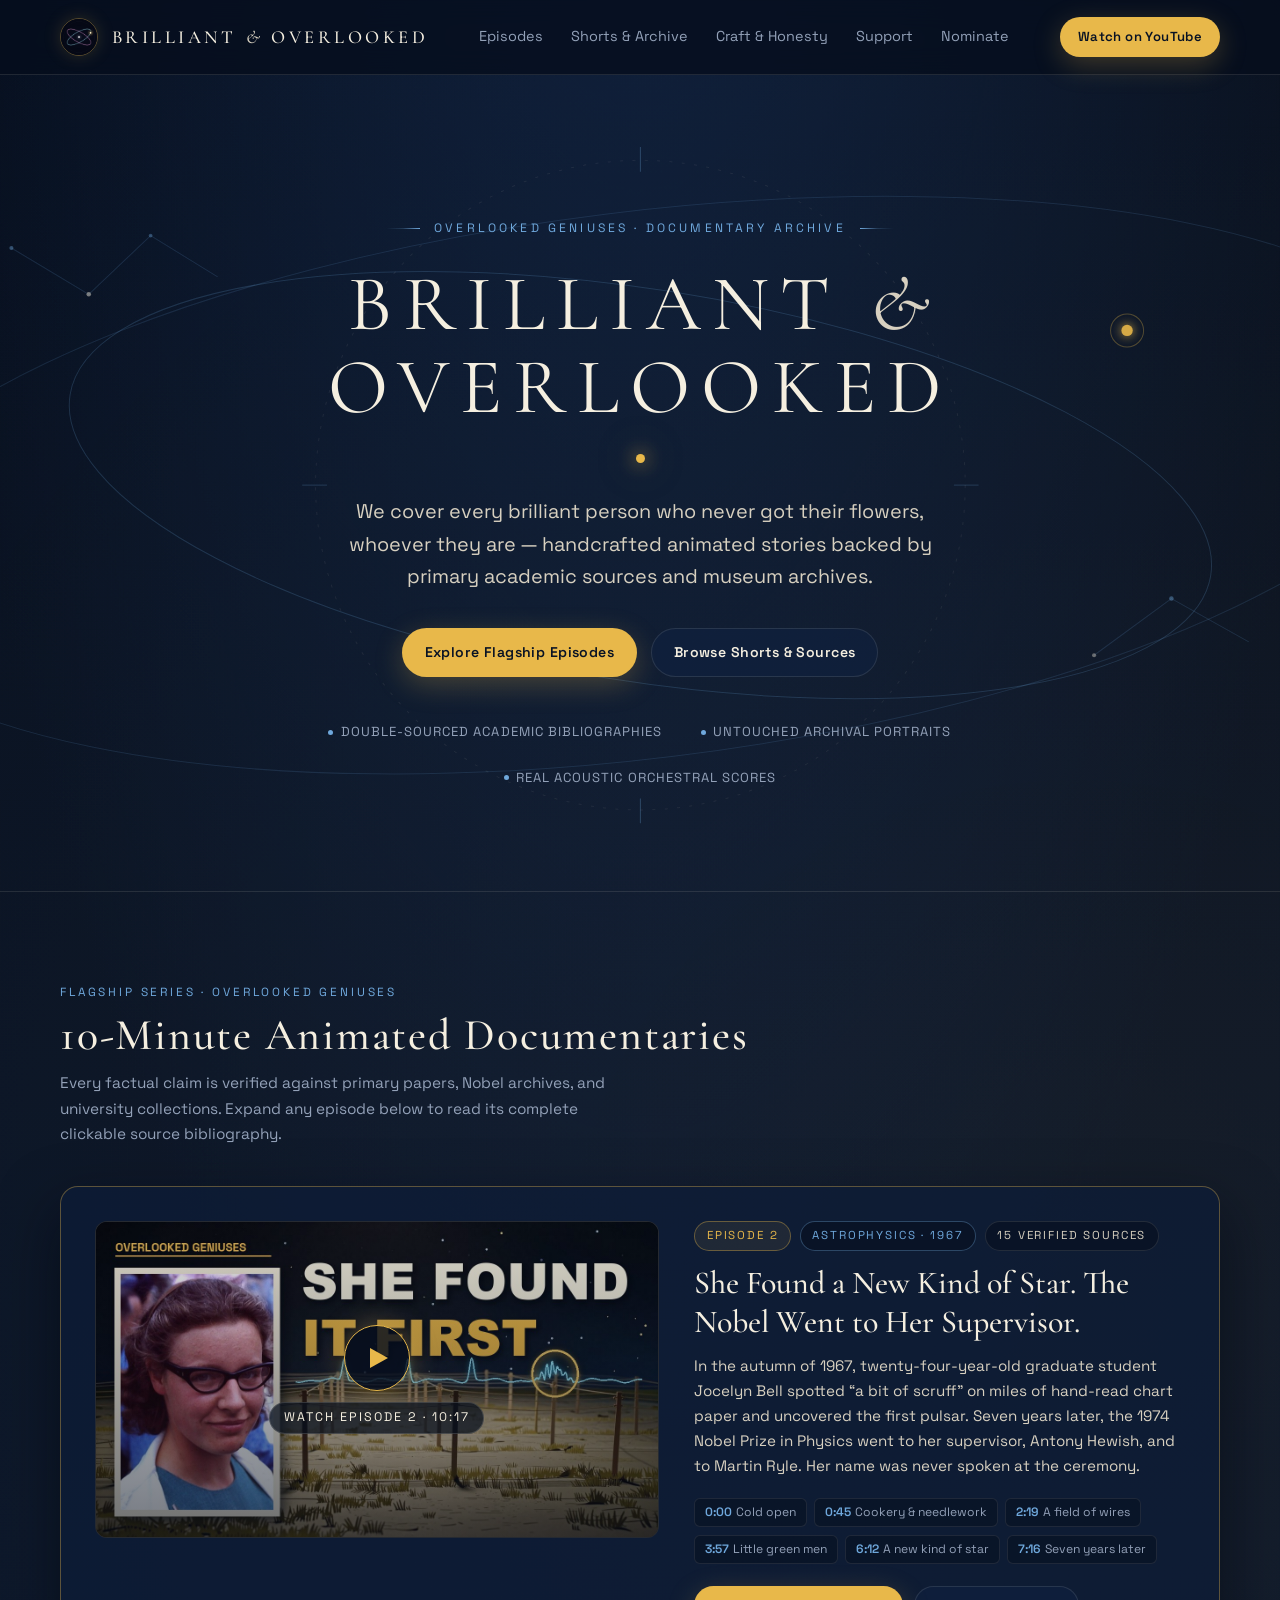
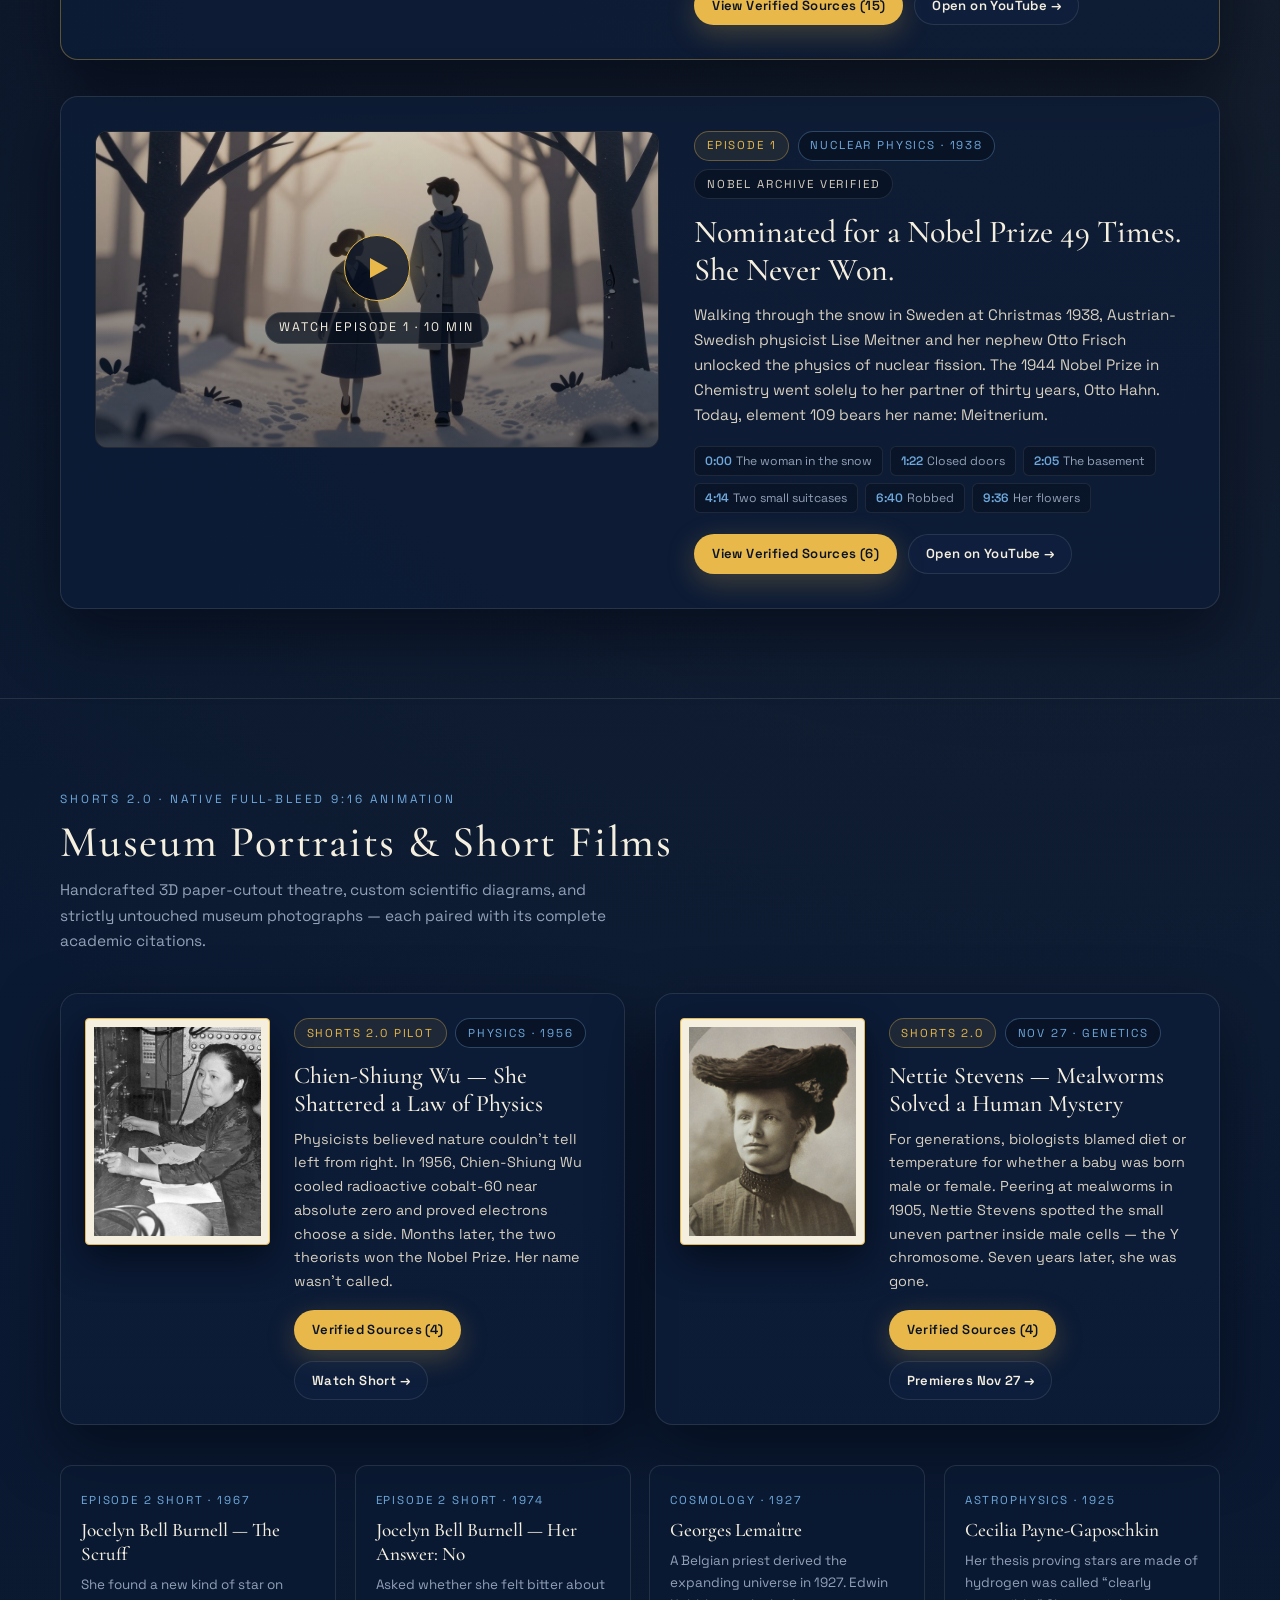
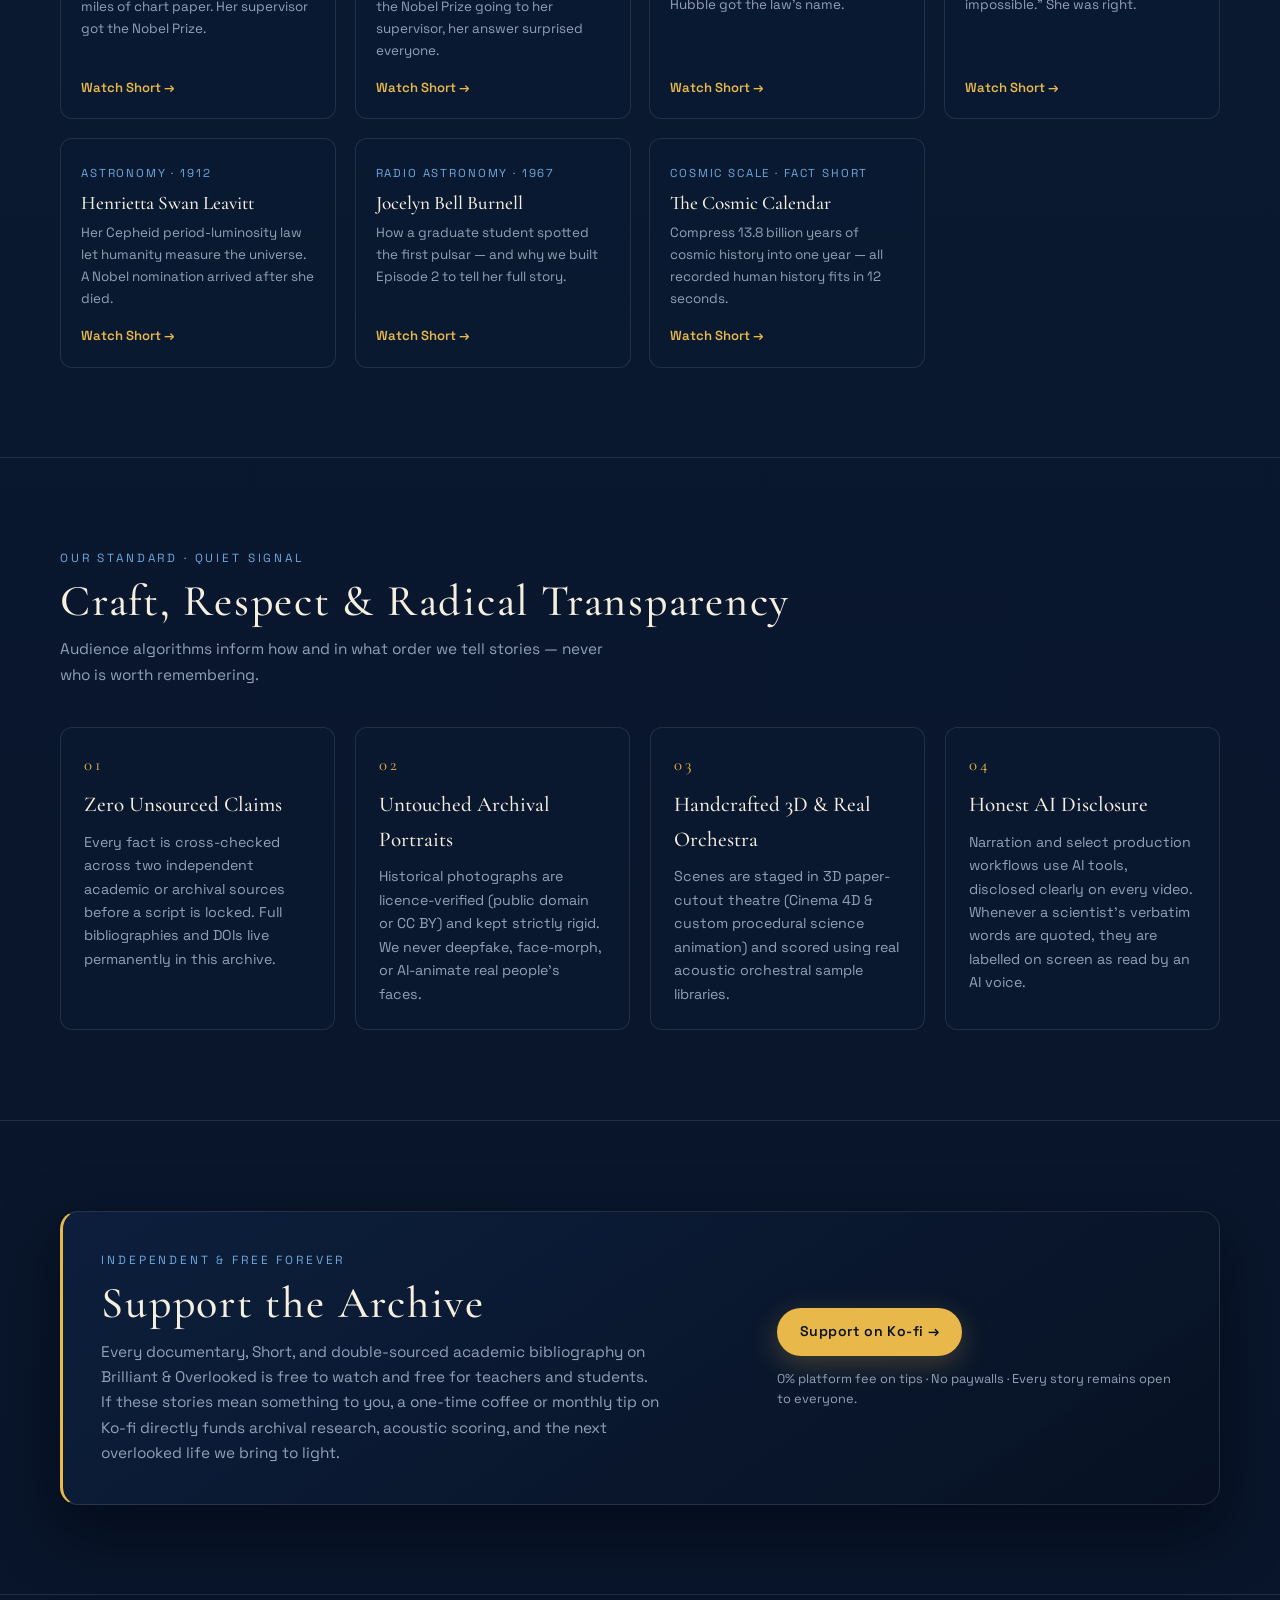
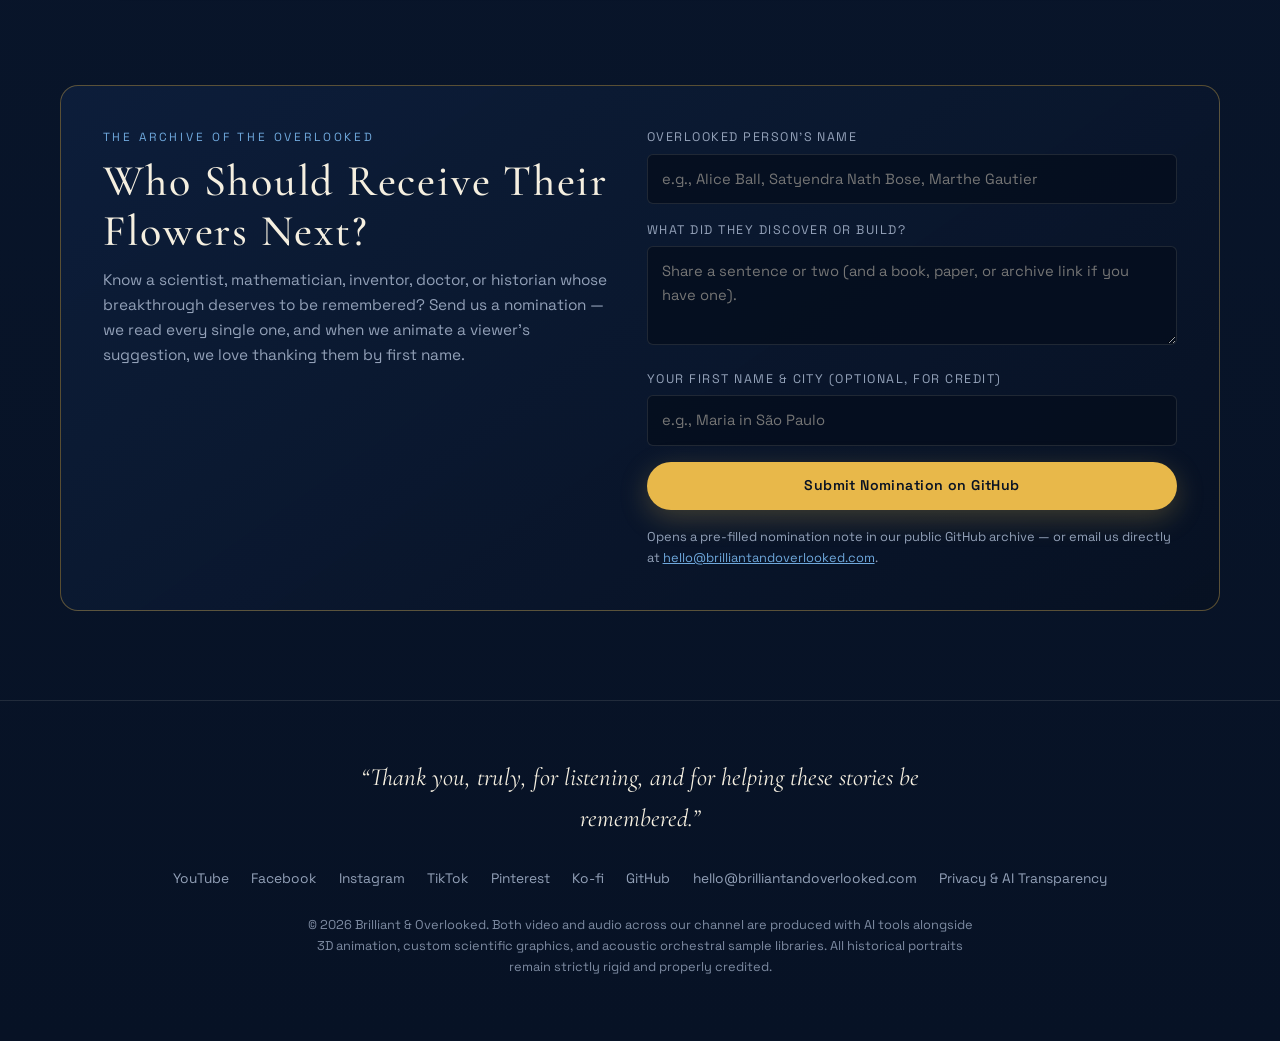
==== commit 624274e0: "Add Support the Archive (Ko-fi), Pinterest link, and Bell Short 2" ====
--- a/index.html
+++ b/index.html
@@ -31,6 +31,7 @@
         <a href="#episodes">Episodes</a>
         <a href="#shorts">Shorts &amp; Archive</a>
         <a href="#craft">Craft &amp; Honesty</a>
+        <a href="#support">Support</a>
         <a href="#nominate">Nominate</a>
       </nav>
       <a class="btn btn-gold btn-sm" href="https://www.youtube.com/@brilliantoverlooked" target="_blank" rel="noopener noreferrer">
@@ -349,6 +350,15 @@
             <span class="short-tile-link">Watch Short &rarr;</span>
           </a>
 
+          <a class="short-tile" href="https://youtu.be/AuTVhzGc8I0" target="_blank" rel="noopener noreferrer">
+            <div>
+              <span class="short-tile-kicker">Episode 2 Short &middot; 1974</span>
+              <h4>Jocelyn Bell Burnell &mdash; Her Answer: No</h4>
+              <p>Asked whether she felt bitter about the Nobel Prize going to her supervisor, her answer surprised everyone.</p>
+            </div>
+            <span class="short-tile-link">Watch Short &rarr;</span>
+          </a>
+
           <a class="short-tile" href="https://youtu.be/HCyttCFUPFE" target="_blank" rel="noopener noreferrer">
             <div>
               <span class="short-tile-kicker">Cosmology &middot; 1927</span>
@@ -444,6 +454,32 @@
             <p>
               Narration and select production workflows use AI tools, disclosed clearly on every video. Whenever a
               scientist&rsquo;s verbatim words are quoted, they are labelled on screen as read by an AI voice.
+            </p>
+          </div>
+        </div>
+      </div>
+    </section>
+
+    <!-- Support the Archive -->
+    <section class="section" id="support">
+      <div class="container">
+        <div class="support-box">
+          <div>
+            <p class="eyebrow">Independent &amp; Free Forever</p>
+            <h2 class="section-title">Support the Archive</h2>
+            <p class="section-sub">
+              Every documentary, Short, and double-sourced academic bibliography on Brilliant &amp; Overlooked is free to
+              watch and free for teachers and students. If these stories mean something to you, a one-time coffee or
+              monthly tip on Ko-fi directly funds archival research, acoustic scoring, and the next overlooked life we
+              bring to light.
+            </p>
+          </div>
+          <div class="support-actions">
+            <a class="btn btn-gold" href="https://ko-fi.com/brilliantoverlooked" target="_blank" rel="noopener noreferrer">
+              Support on Ko-fi &rarr;
+            </a>
+            <p class="support-note">
+              0% platform fee on tips &middot; No paywalls &middot; Every story remains open to everyone.
             </p>
           </div>
         </div>
@@ -495,6 +531,8 @@
         <a href="https://www.facebook.com/BrilliantOverlooked" target="_blank" rel="noopener noreferrer">Facebook</a>
         <a href="https://www.instagram.com/brilliantoverlooked/" target="_blank" rel="noopener noreferrer">Instagram</a>
         <a href="https://www.tiktok.com/@brilliantoverlooked" target="_blank" rel="noopener noreferrer">TikTok</a>
+        <a href="https://www.pinterest.com/brilliantoverlooked/" target="_blank" rel="noopener noreferrer">Pinterest</a>
+        <a href="https://ko-fi.com/brilliantoverlooked" target="_blank" rel="noopener noreferrer">Ko-fi</a>
         <a href="https://github.com/BrilliantAndOverlooked" target="_blank" rel="noopener noreferrer">GitHub</a>
         <a href="mailto:hello@brilliantandoverlooked.com">hello@brilliantandoverlooked.com</a>
         <a href="privacy.html">Privacy &amp; AI Transparency</a>
--- a/styles.css
+++ b/styles.css
@@ -766,6 +766,34 @@
   margin: 0;
 }
 
+/* ---------- Support the Archive Section ---------- */
+.support-box {
+  display: grid;
+  grid-template-columns: minmax(0, 1.35fr) minmax(0, 0.85fr);
+  gap: 2.2rem;
+  align-items: center;
+  background: linear-gradient(145deg, rgba(15, 34, 66, 0.78), rgba(7, 17, 34, 0.88));
+  border: 1px solid var(--border);
+  border-left: 3px solid var(--gold);
+  border-radius: var(--radius-lg);
+  padding: clamp(1.6rem, 3.2vw, 2.4rem);
+  box-shadow: var(--shadow-card);
+}
+
+.support-actions {
+  display: flex;
+  flex-direction: column;
+  align-items: flex-start;
+  gap: 0.85rem;
+}
+
+.support-note {
+  font-size: 0.8rem;
+  color: var(--cream-muted);
+  margin: 0;
+  line-height: 1.5;
+}
+
 /* ---------- Nominate Section ---------- */
 .nominate-box {
   display: grid;
@@ -925,6 +953,7 @@
 @media (max-width: 960px) {
   .episode-card,
   .shorts-featured-grid,
+  .support-box,
   .nominate-box {
     grid-template-columns: 1fr;
   }
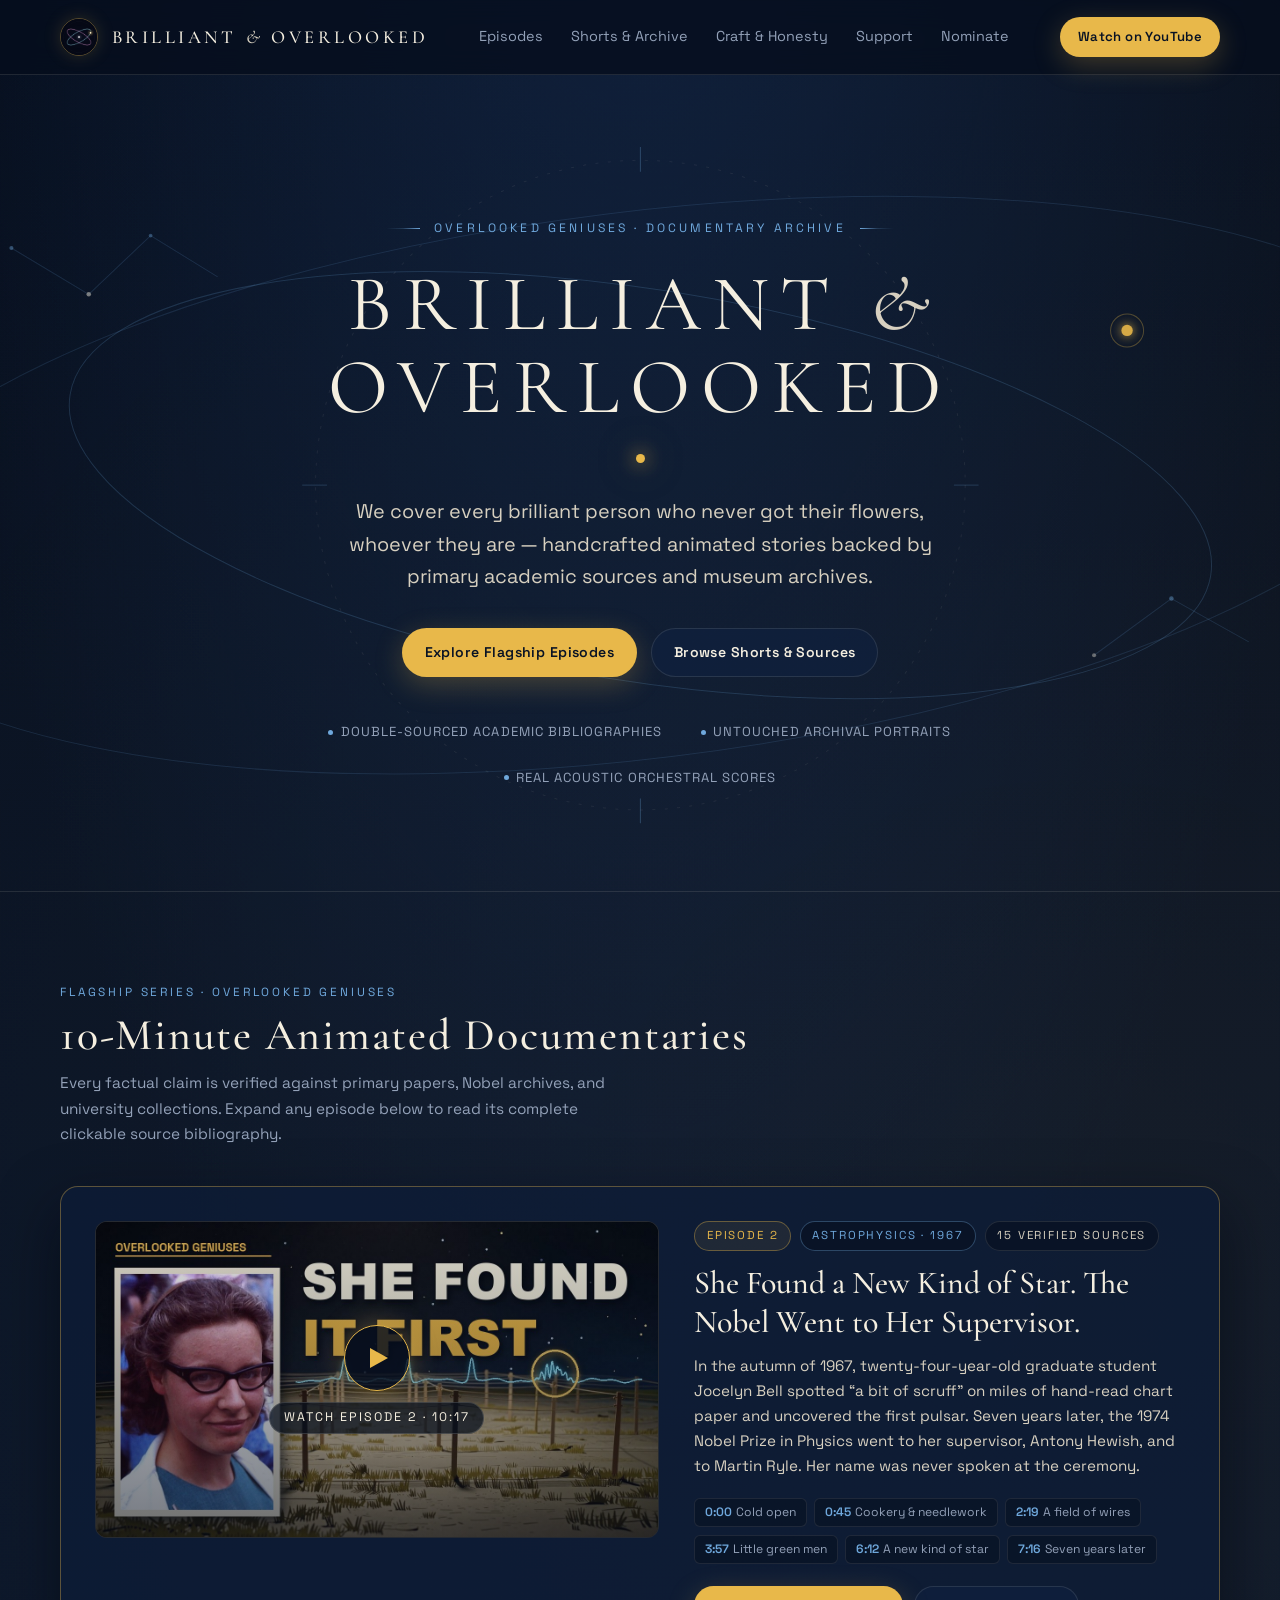
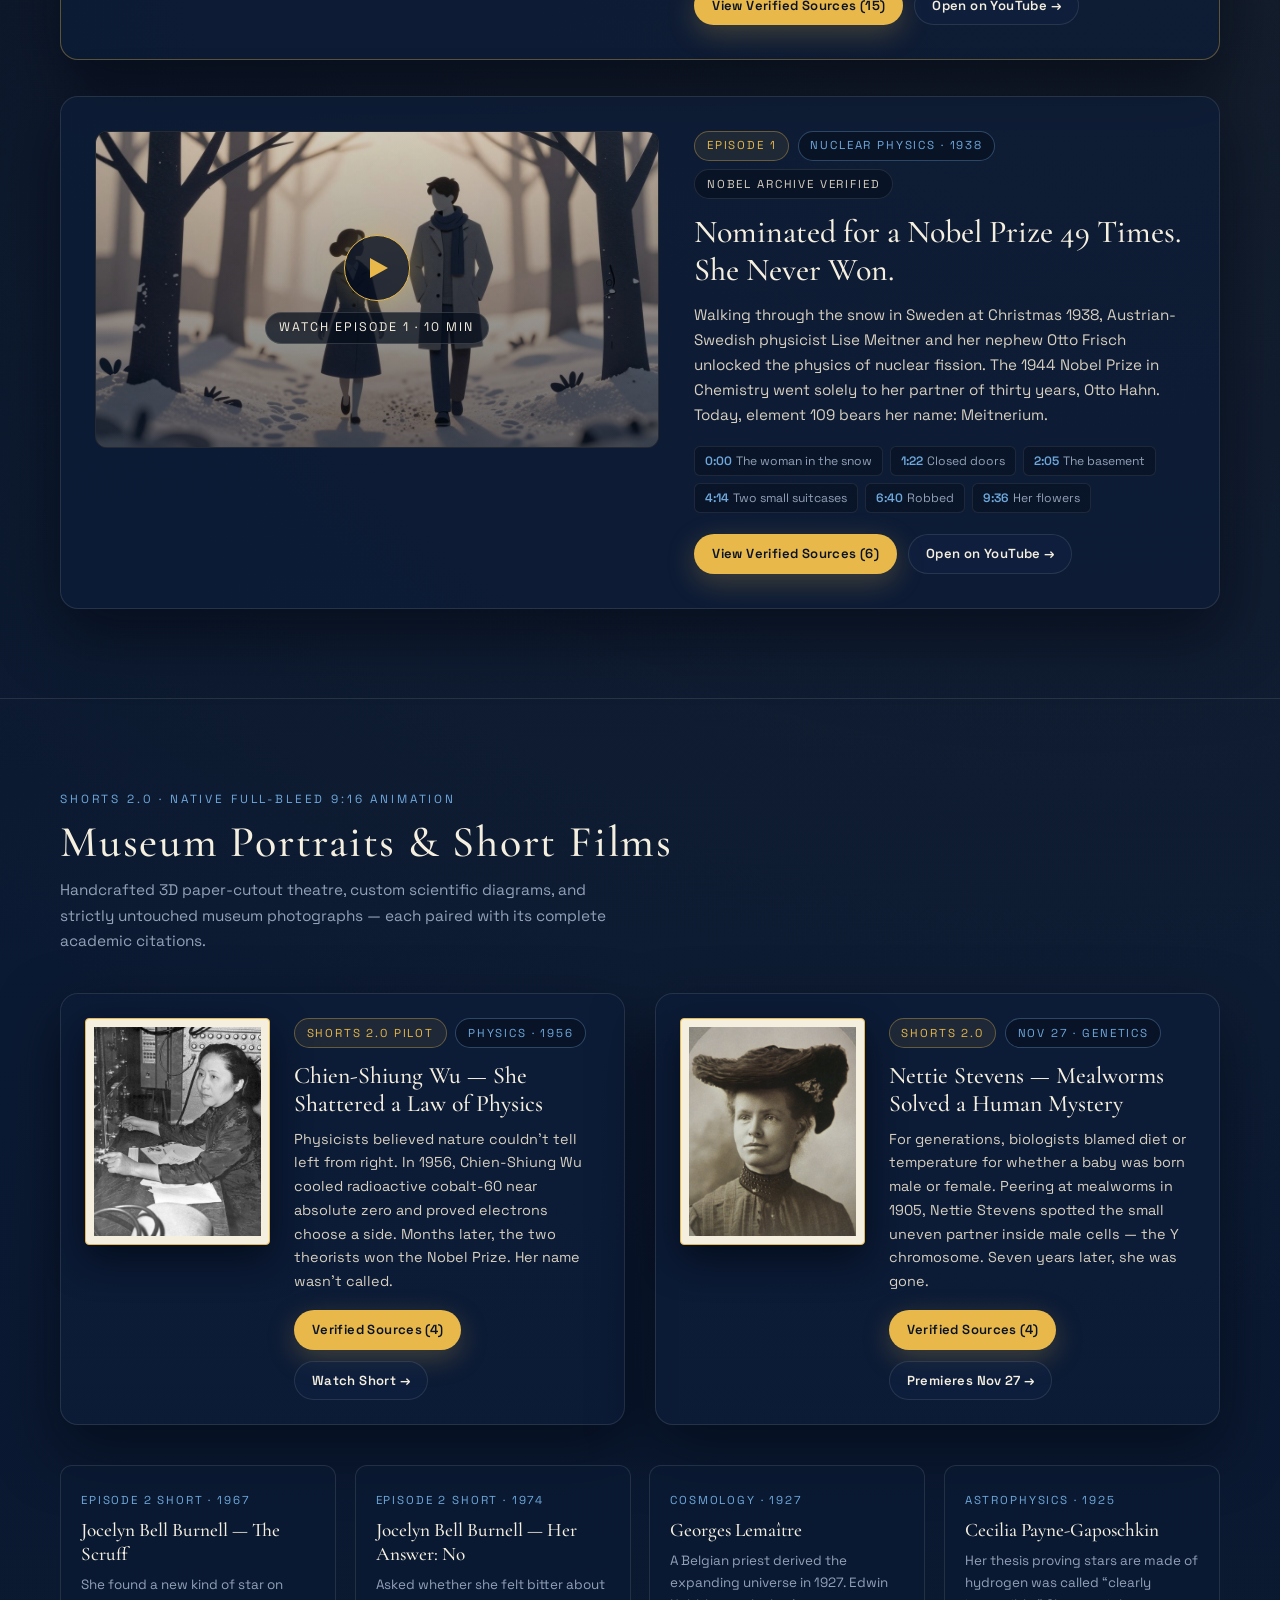
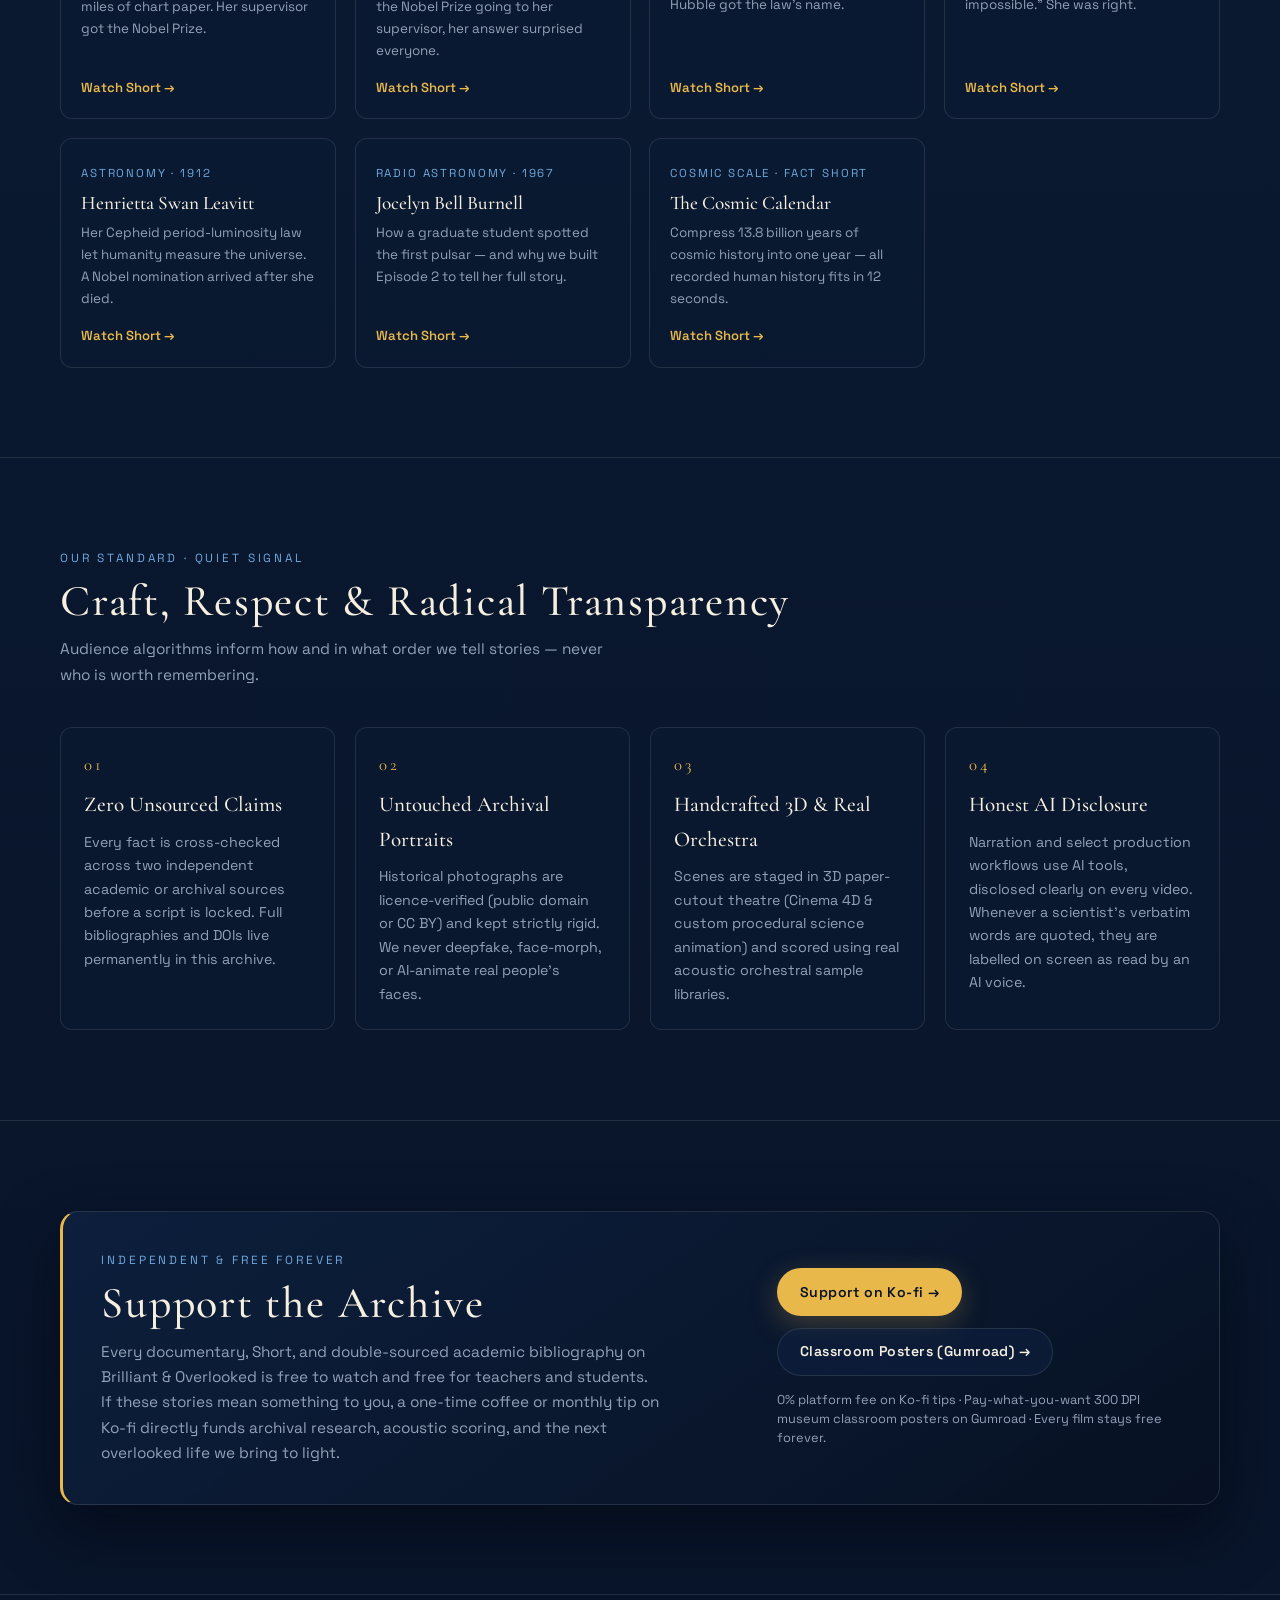
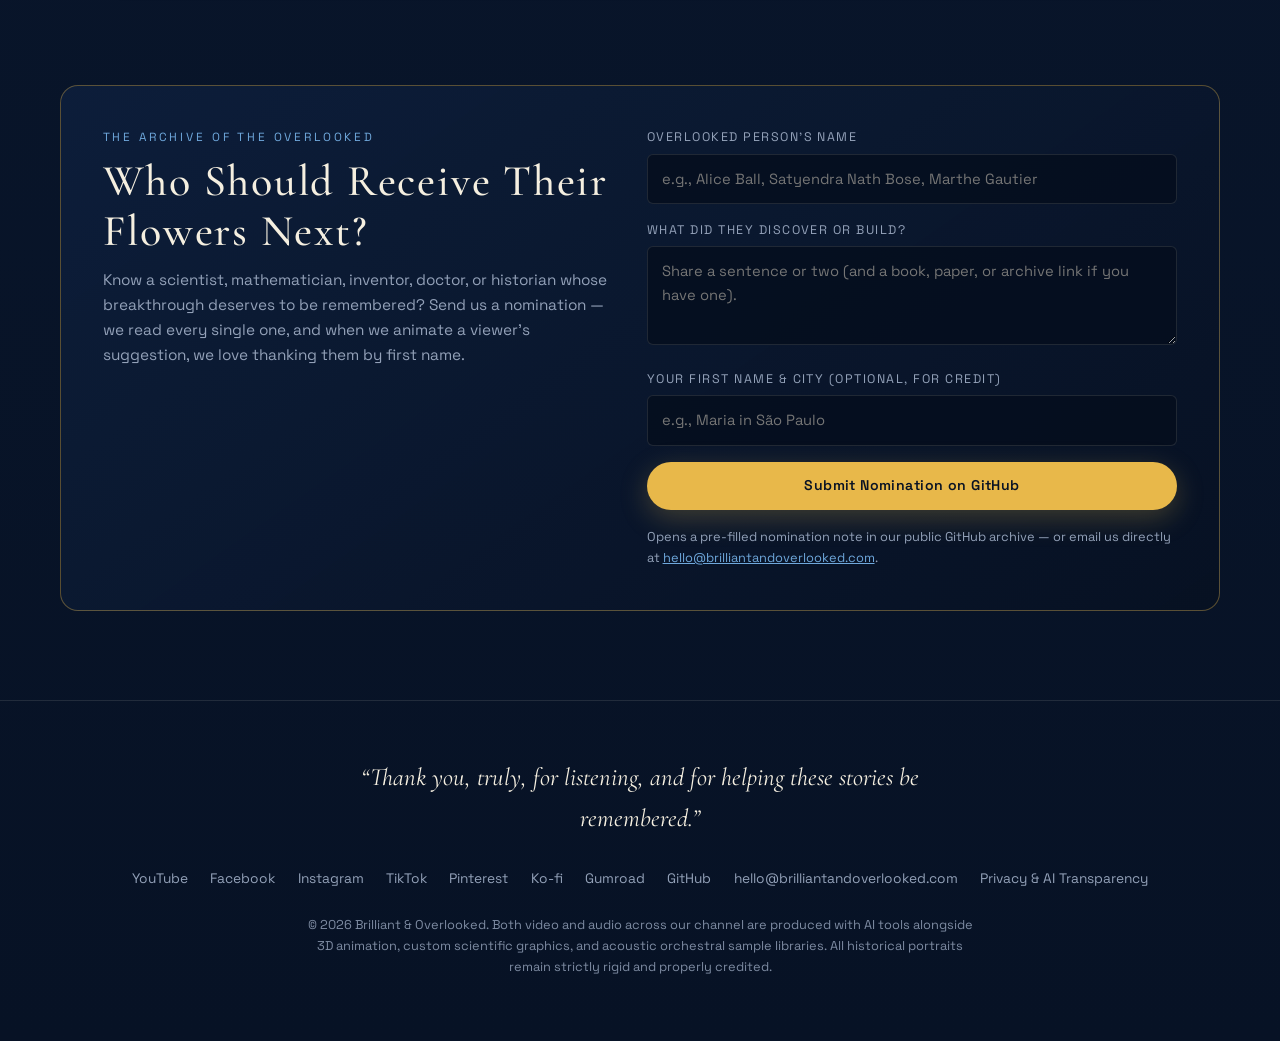
==== commit 905a1969: "Add live Gumroad Classroom Poster Pack and storefront links" ====
--- a/index.html
+++ b/index.html
@@ -475,11 +475,16 @@
             </p>
           </div>
           <div class="support-actions">
-            <a class="btn btn-gold" href="https://ko-fi.com/brilliantoverlooked" target="_blank" rel="noopener noreferrer">
-              Support on Ko-fi &rarr;
-            </a>
+            <div class="card-actions">
+              <a class="btn btn-gold" href="https://ko-fi.com/brilliantoverlooked" target="_blank" rel="noopener noreferrer">
+                Support on Ko-fi &rarr;
+              </a>
+              <a class="btn btn-ghost" href="https://brilliantoverlooked.gumroad.com/l/overlooked-geniuses-posters-vol1" target="_blank" rel="noopener noreferrer">
+                Classroom Posters (Gumroad) &rarr;
+              </a>
+            </div>
             <p class="support-note">
-              0% platform fee on tips &middot; No paywalls &middot; Every story remains open to everyone.
+              0% platform fee on Ko-fi tips &middot; Pay-what-you-want 300 DPI museum classroom posters on Gumroad &middot; Every film stays free forever.
             </p>
           </div>
         </div>
@@ -533,6 +538,7 @@
         <a href="https://www.tiktok.com/@brilliantoverlooked" target="_blank" rel="noopener noreferrer">TikTok</a>
         <a href="https://www.pinterest.com/brilliantoverlooked/" target="_blank" rel="noopener noreferrer">Pinterest</a>
         <a href="https://ko-fi.com/brilliantoverlooked" target="_blank" rel="noopener noreferrer">Ko-fi</a>
+        <a href="https://brilliantoverlooked.gumroad.com/" target="_blank" rel="noopener noreferrer">Gumroad</a>
         <a href="https://github.com/BrilliantAndOverlooked" target="_blank" rel="noopener noreferrer">GitHub</a>
         <a href="mailto:hello@brilliantandoverlooked.com">hello@brilliantandoverlooked.com</a>
         <a href="privacy.html">Privacy &amp; AI Transparency</a>
